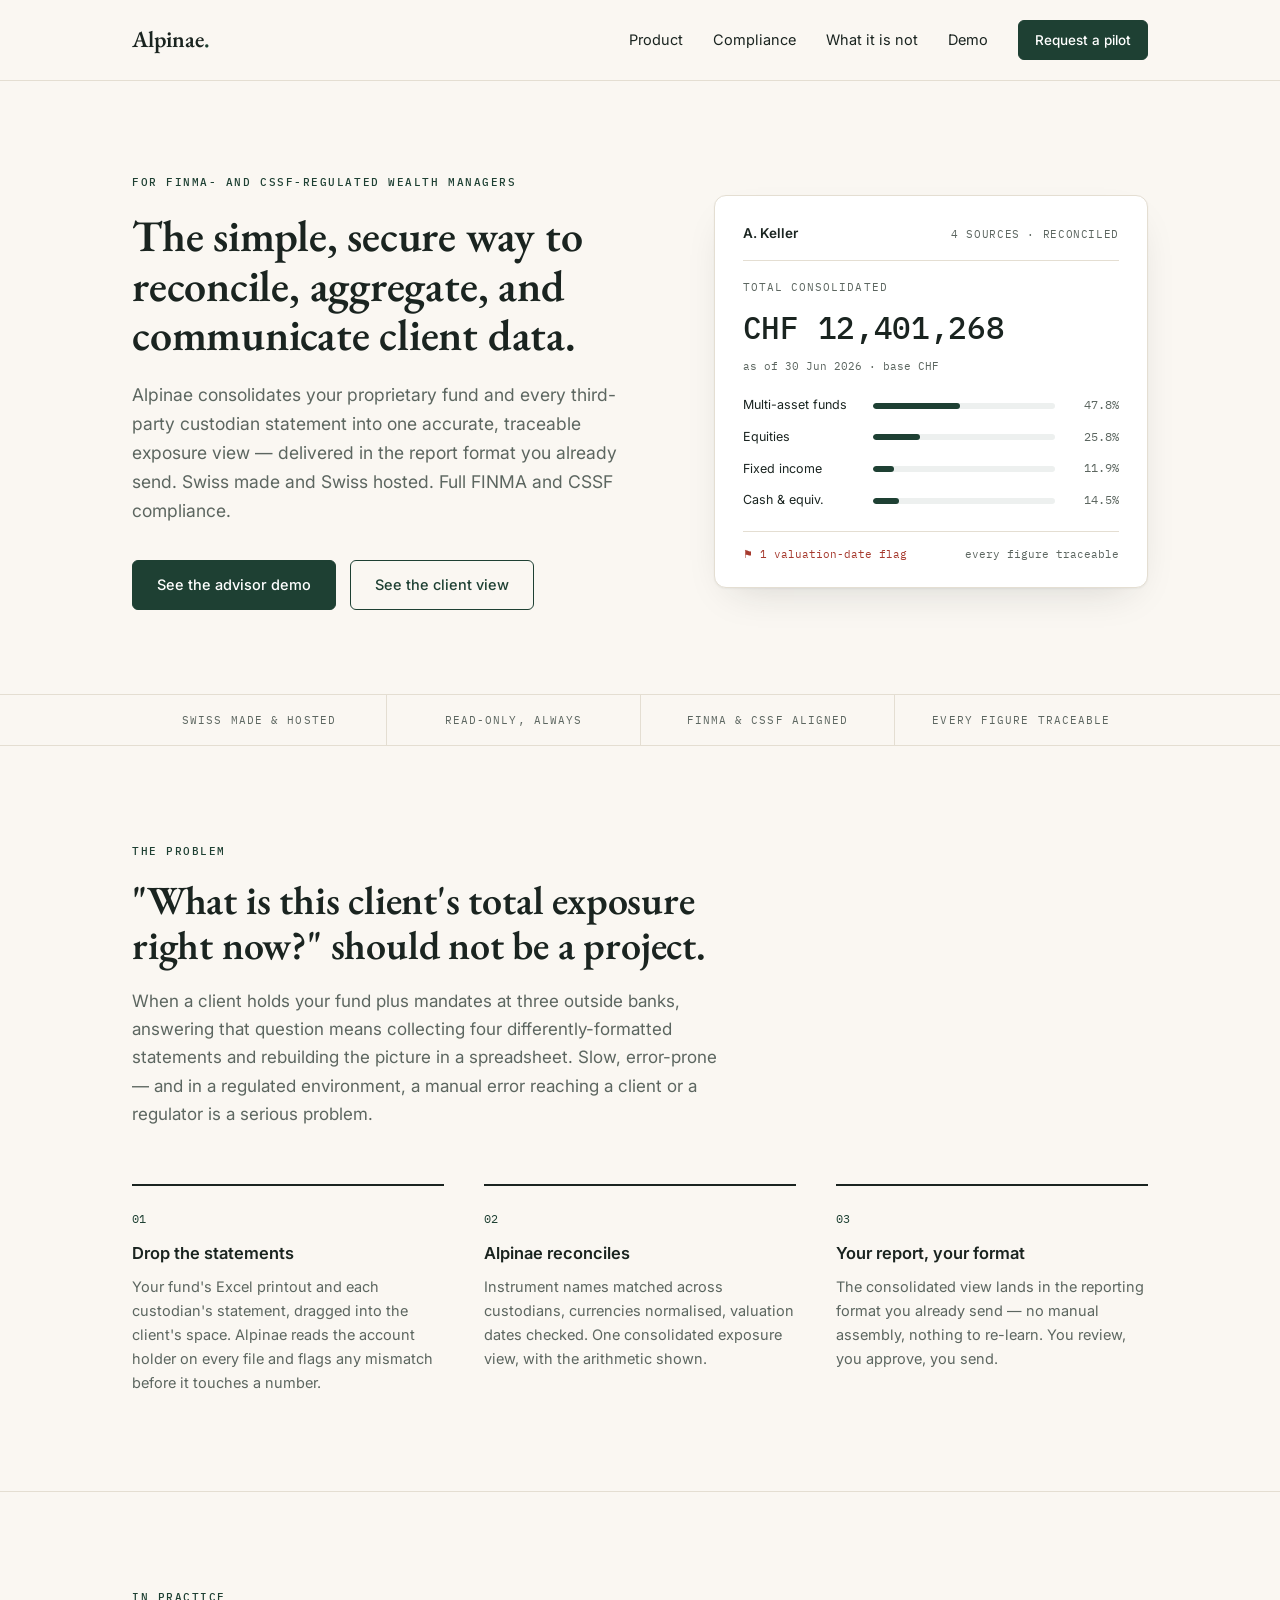
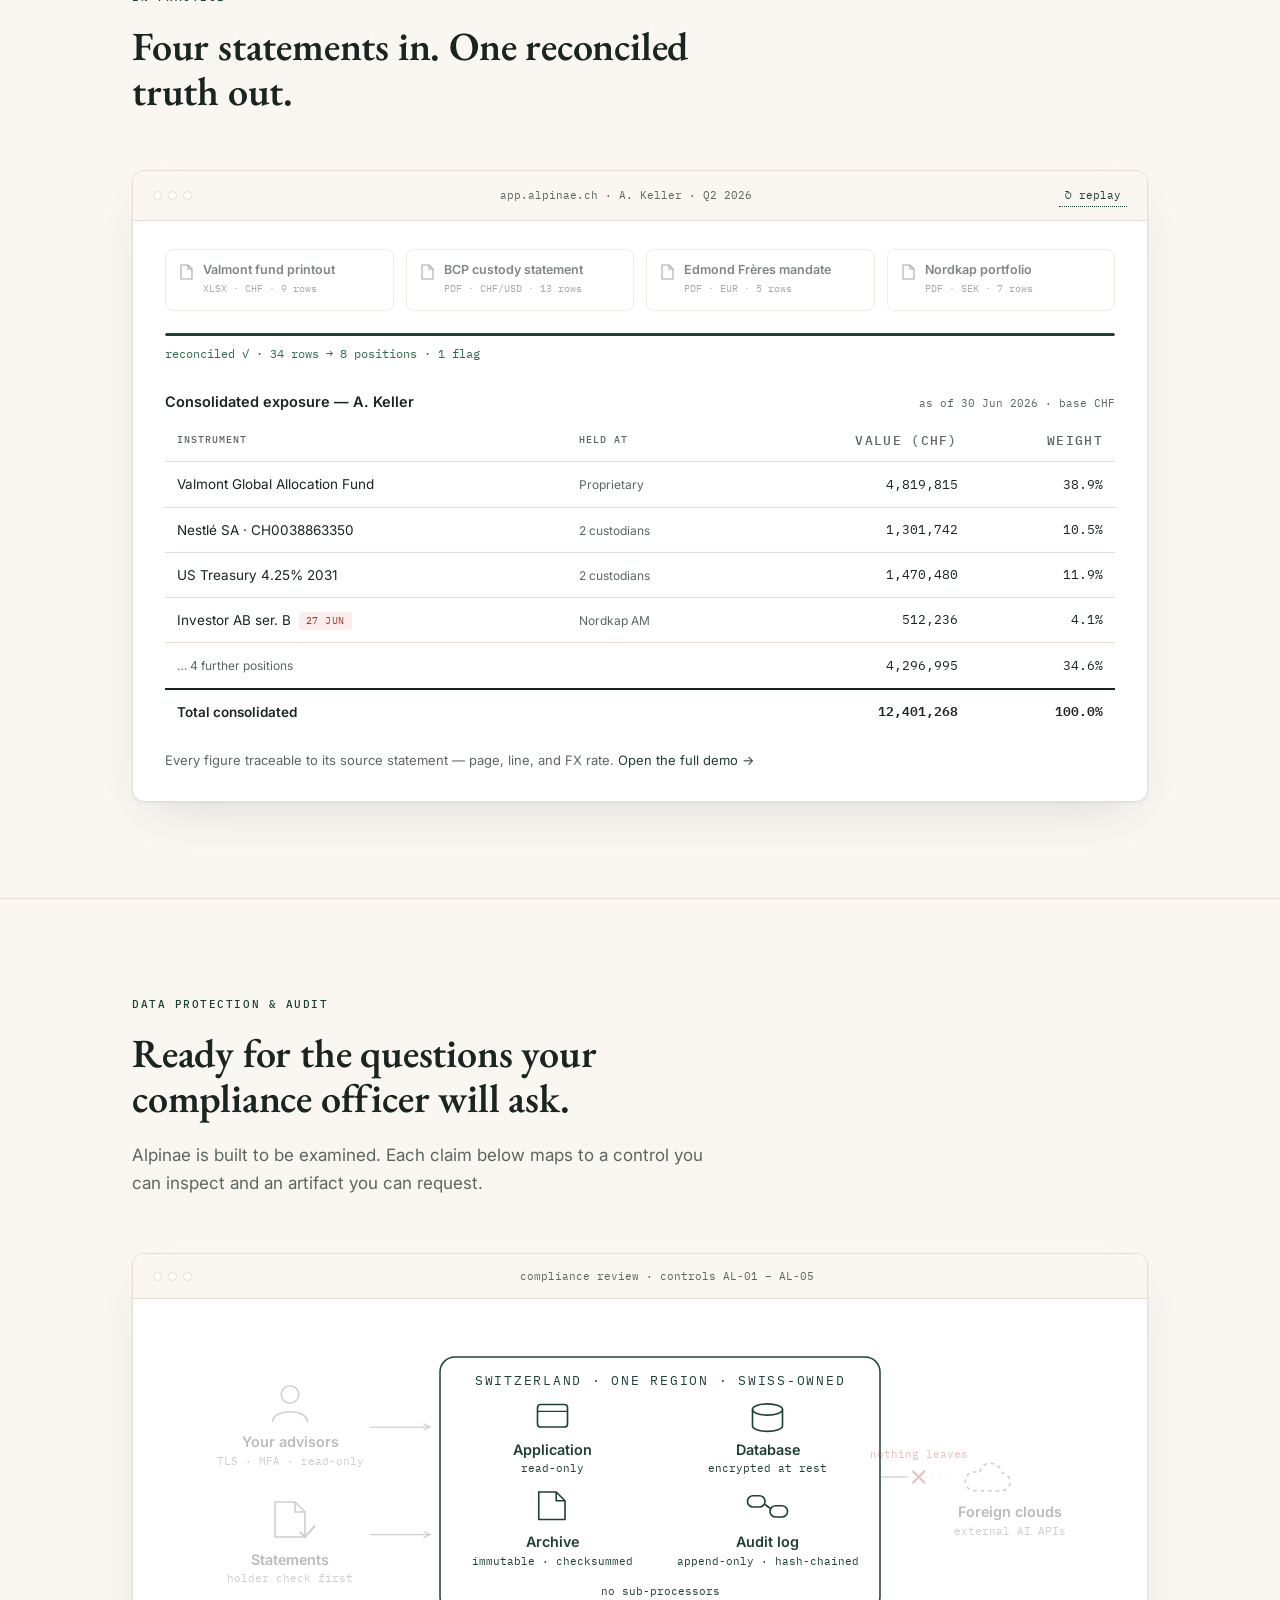
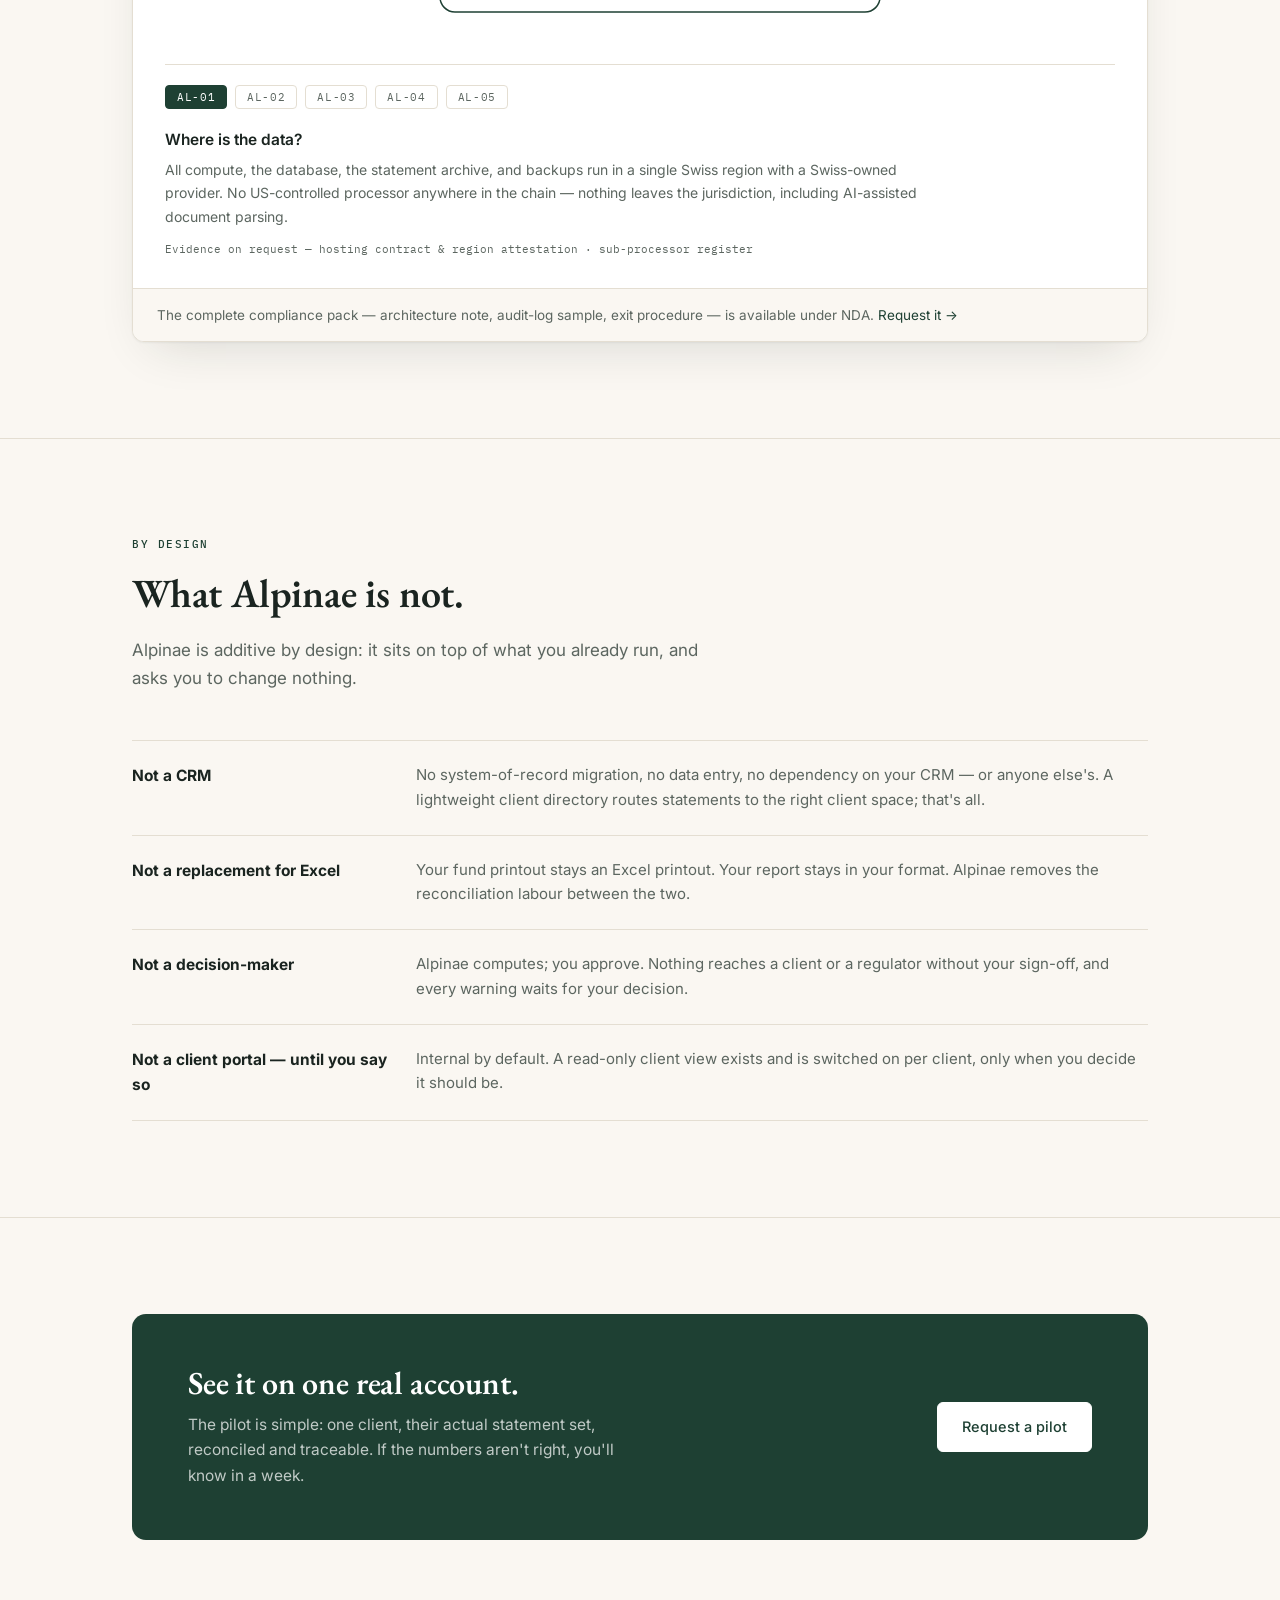
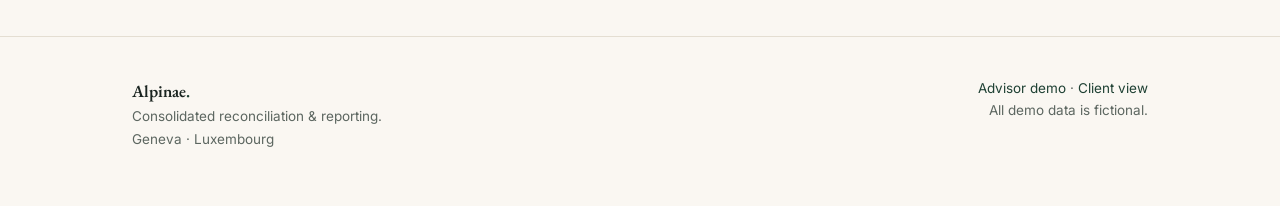
==== index.html @ 11b4932f "Publish stepped compliance screen Co-Authored-By: Claude Fable 5 <noreply@anthropic.com>" ====
<!DOCTYPE html>
<html lang="en">
<head>
<meta charset="UTF-8">
<meta name="viewport" content="width=device-width, initial-scale=1.0">
<title>Alpinae — Consolidated reconciliation &amp; reporting for Swiss wealth managers</title>
<meta name="description" content="Alpinae consolidates your proprietary fund and third-party custodian statements into one accurate, fully traceable exposure view. Swiss made and hosted.">
<link rel="preconnect" href="https://fonts.googleapis.com">
<link rel="preconnect" href="https://fonts.gstatic.com" crossorigin>
<link href="https://fonts.googleapis.com/css2?family=EB+Garamond:wght@500;600&family=Inter:wght@400;500;600&family=IBM+Plex+Mono:wght@400;500&display=swap" rel="stylesheet">
<link rel="stylesheet" href="assets/landing.css">
</head>
<body>

<nav class="nav">
  <div class="container nav-inner">
    <a class="wordmark" href="index.html">Alpinae<span class="dot">.</span></a>
    <div class="nav-links">
      <a href="#product">Product</a>
      <a href="#compliance">Compliance</a>
      <a href="#what-it-is-not">What it is not</a>
      <a href="demo/advisor.html">Demo</a>
      <a class="btn btn-primary btn-sm" href="mailto:kutbi.omar@gmail.com?subject=Alpinae%20pilot">Request a pilot</a>
    </div>
  </div>
</nav>

<header class="hero">
  <div class="container hero-grid">
    <div>
      <p class="eyebrow">For FINMA- and CSSF-regulated wealth managers</p>
      <h1>The simple, secure way to reconcile, aggregate, and communicate client data.</h1>
      <p class="sub">
        Alpinae consolidates your proprietary fund and every third-party custodian
        statement into one accurate, traceable exposure view — delivered in the
        report format you already send. Swiss made and Swiss hosted. Full FINMA
        and CSSF compliance.
      </p>
      <div class="ctas">
        <a class="btn btn-primary" href="demo/advisor.html">See the advisor demo</a>
        <a class="btn btn-ghost" href="demo/client.html">See the client view</a>
      </div>
    </div>

    <div class="snapshot" aria-label="Example consolidated position">
      <div class="snapshot-head">
        <span class="who">A. Keller</span>
        <span class="src">4 sources · reconciled</span>
      </div>
      <p class="label">Total consolidated</p>
      <div class="total">CHF 12,401,268</div>
      <p class="asof">as of 30 Jun 2026 · base CHF</p>
      <div class="rows">
        <div class="row"><span class="lbl">Multi-asset funds</span><span class="bar"><i style="width:47.8%"></i></span><span class="val">47.8%</span></div>
        <div class="row"><span class="lbl">Equities</span><span class="bar"><i style="width:25.8%"></i></span><span class="val">25.8%</span></div>
        <div class="row"><span class="lbl">Fixed income</span><span class="bar"><i style="width:11.9%"></i></span><span class="val">11.9%</span></div>
        <div class="row"><span class="lbl">Cash &amp; equiv.</span><span class="bar"><i style="width:14.5%"></i></span><span class="val">14.5%</span></div>
      </div>
      <div class="snapshot-foot">
        <span class="flag">⚑ 1 valuation-date flag</span>
        <span>every figure traceable</span>
      </div>
    </div>
  </div>
</header>

<div class="facts">
  <div class="container facts-inner">
    <span class="fact">Swiss made &amp; hosted</span>
    <span class="fact">Read-only, always</span>
    <span class="fact">FINMA &amp; CSSF aligned</span>
    <span class="fact">Every figure traceable</span>
  </div>
</div>

<section class="section" id="product">
  <div class="container">
    <p class="eyebrow">The problem</p>
    <h2 class="section-title">"What is this client's total exposure right now?" should not be a project.</h2>
    <p class="section-lede">
      When a client holds your fund plus mandates at three outside banks, answering
      that question means collecting four differently-formatted statements and
      rebuilding the picture in a spreadsheet. Slow, error-prone — and in a
      regulated environment, a manual error reaching a client or a regulator is a
      serious problem.
    </p>

    <div class="steps">
      <div class="step">
        <span class="no">01</span>
        <h3>Drop the statements</h3>
        <p>Your fund's Excel printout and each custodian's statement, dragged into
        the client's space. Alpinae reads the account holder on every file and
        flags any mismatch before it touches a number.</p>
      </div>
      <div class="step">
        <span class="no">02</span>
        <h3>Alpinae reconciles</h3>
        <p>Instrument names matched across custodians, currencies normalised,
        valuation dates checked. One consolidated exposure view, with the
        arithmetic shown.</p>
      </div>
      <div class="step">
        <span class="no">03</span>
        <h3>Your report, your format</h3>
        <p>The consolidated view lands in the reporting format you already send —
        no manual assembly, nothing to re-learn. You review, you approve, you send.</p>
      </div>
    </div>
  </div>
</section>

<section class="section">
  <div class="container">
    <p class="eyebrow">In practice</p>
    <h2 class="section-title">Four statements in. One reconciled truth out.</h2>

    <div class="screen" id="screen" data-stage="3">
      <div class="screen-bar">
        <span class="dots"><i></i><i></i><i></i></span>
        <span class="url">app.alpinae.ch · A. Keller · Q2 2026</span>
        <button class="replay" id="replay" type="button">↻ replay</button>
      </div>
      <div class="screen-body">

        <div class="files">
          <div class="file">
            <svg width="13" height="16" viewBox="0 0 13 16" fill="none"><path d="M1 1h7l4 4v10H1z" stroke="#5C6660" stroke-width="1.1"/><path d="M8 1v4h4" stroke="#5C6660" stroke-width="1.1"/></svg>
            <div><div class="fname">Valmont fund printout</div><div class="fmeta">XLSX · CHF · 9 rows</div></div>
          </div>
          <div class="file">
            <svg width="13" height="16" viewBox="0 0 13 16" fill="none"><path d="M1 1h7l4 4v10H1z" stroke="#5C6660" stroke-width="1.1"/><path d="M8 1v4h4" stroke="#5C6660" stroke-width="1.1"/></svg>
            <div><div class="fname">BCP custody statement</div><div class="fmeta">PDF · CHF/USD · 13 rows</div></div>
          </div>
          <div class="file">
            <svg width="13" height="16" viewBox="0 0 13 16" fill="none"><path d="M1 1h7l4 4v10H1z" stroke="#5C6660" stroke-width="1.1"/><path d="M8 1v4h4" stroke="#5C6660" stroke-width="1.1"/></svg>
            <div><div class="fname">Edmond Frères mandate</div><div class="fmeta">PDF · EUR · 5 rows</div></div>
          </div>
          <div class="file">
            <svg width="13" height="16" viewBox="0 0 13 16" fill="none"><path d="M1 1h7l4 4v10H1z" stroke="#5C6660" stroke-width="1.1"/><path d="M8 1v4h4" stroke="#5C6660" stroke-width="1.1"/></svg>
            <div><div class="fname">Nordkap portfolio</div><div class="fmeta">PDF · SEK · 7 rows</div></div>
          </div>
        </div>

        <div class="process">
          <div class="proc-track"><i></i></div>
          <span class="proc-txt done" id="proc-txt">reconciled ✓ · 34 rows → 8 positions · 1 flag</span>
        </div>

        <div class="result">
          <div class="result-head">
            <span class="rh-title">Consolidated exposure — A. Keller</span>
            <span class="rh-meta">as of 30 Jun 2026 · base CHF</span>
          </div>
          <div style="overflow-x:auto;">
            <table class="rtable">
              <thead>
                <tr>
                  <th>Instrument</th><th>Held at</th><th class="r">Value (CHF)</th><th class="r">Weight</th>
                </tr>
              </thead>
              <tbody>
                <tr>
                  <td>Valmont Global Allocation Fund</td>
                  <td><span class="sub">Proprietary</span></td>
                  <td class="r">4,819,815</td><td class="r">38.9%</td>
                </tr>
                <tr>
                  <td>Nestlé SA · CH0038863350</td>
                  <td><span class="sub">2 custodians</span></td>
                  <td class="r">1,301,742</td><td class="r">10.5%</td>
                </tr>
                <tr>
                  <td>US Treasury 4.25% 2031</td>
                  <td><span class="sub">2 custodians</span></td>
                  <td class="r">1,470,480</td><td class="r">11.9%</td>
                </tr>
                <tr>
                  <td>Investor AB ser. B<span class="chip-flag">27 JUN</span></td>
                  <td><span class="sub">Nordkap AM</span></td>
                  <td class="r">512,236</td><td class="r">4.1%</td>
                </tr>
                <tr>
                  <td><span class="sub">… 4 further positions</span></td>
                  <td></td>
                  <td class="r">4,296,995</td><td class="r">34.6%</td>
                </tr>
                <tr class="rtotal">
                  <td>Total consolidated</td><td></td>
                  <td class="r">12,401,268</td><td class="r">100.0%</td>
                </tr>
              </tbody>
            </table>
          </div>
          <p class="result-caption">
            Every figure traceable to its source statement — page, line, and FX rate.
            <a href="demo/advisor.html">Open the full demo →</a>
          </p>
        </div>

      </div>
    </div>
  </div>
</section>

<section class="section" id="compliance">
  <div class="container">
    <p class="eyebrow">Data protection &amp; audit</p>
    <h2 class="section-title">Ready for the questions your compliance officer will ask.</h2>
    <p class="section-lede">
      Alpinae is built to be examined. Each claim below maps to a control you can
      inspect and an artifact you can request.
    </p>

    <div class="screen comp-screen" id="comp-screen" data-cstep="0">
      <div class="screen-bar">
        <span class="dots"><i></i><i></i><i></i></span>
        <span class="url">compliance review · controls AL-01 – AL-05</span>
      </div>
      <div class="screen-body">

        <svg viewBox="0 0 760 250" xmlns="http://www.w3.org/2000/svg" role="img"
             aria-label="Advisors and statements enter one Swiss region over verified channels; application, database, archive and audit log inside; nothing leaves toward foreign clouds or external AI">
          <defs>
            <marker id="carr" viewBox="0 0 8 8" refX="7" refY="4" markerWidth="7" markerHeight="7" orient="auto">
              <path d="M1,1 L7,4 L1,7" fill="none" stroke="#5C6660" stroke-width="1.2"/>
            </marker>
          </defs>

          <!-- Advisors (AL-02) -->
          <g id="vg-adv" class="vg">
            <circle cx="100" cy="54" r="7" fill="none" stroke="#5C6660" stroke-width="1.3"/>
            <path d="M86,76 C86,65 114,65 114,76" fill="none" stroke="#5C6660" stroke-width="1.3"/>
            <text x="100" y="96" text-anchor="middle" font-family="Inter, sans-serif" font-size="11.5" font-weight="600" fill="#1A2420">Your advisors</text>
            <text x="100" y="110" text-anchor="middle" font-family="'IBM Plex Mono', monospace" font-size="9" fill="#5C6660">TLS · MFA · read-only</text>
            <line x1="164" y1="80" x2="212" y2="80" stroke="#5C6660" stroke-width="1" marker-end="url(#carr)"/>
          </g>
          <circle id="d-adv" cx="164" cy="80" r="2.6" fill="#1E4033"/>

          <!-- Statements through holder check (AL-05) -->
          <g id="vg-gate" class="vg">
            <path d="M88,140 h16 l8,8 v20 h-24 z" fill="none" stroke="#5C6660" stroke-width="1.3"/>
            <path d="M104,140 v8 h8" fill="none" stroke="#5C6660" stroke-width="1.3"/>
            <path d="M108,164 l4,4 l8,-9" fill="none" stroke="#5C6660" stroke-width="1.6"/>
            <text x="100" y="190" text-anchor="middle" font-family="Inter, sans-serif" font-size="11.5" font-weight="600" fill="#1A2420">Statements</text>
            <text x="100" y="204" text-anchor="middle" font-family="'IBM Plex Mono', monospace" font-size="9" fill="#5C6660">holder check first</text>
            <line x1="164" y1="166" x2="212" y2="166" stroke="#5C6660" stroke-width="1" marker-end="url(#carr)"/>
          </g>
          <circle id="d-gate" cx="164" cy="166" r="2.6" fill="#1E4033"/>

          <!-- Swiss region (AL-01) -->
          <g id="vg-region" class="vg">
            <rect x="220" y="24" width="352" height="204" rx="12" fill="#FFFFFF" stroke="#1A2420" stroke-width="1.2"/>
            <text x="396" y="46" text-anchor="middle" font-family="'IBM Plex Mono', monospace" font-size="10" letter-spacing="1.4" fill="#1A2420">SWITZERLAND · ONE REGION · SWISS-OWNED</text>
            <text x="396" y="214" text-anchor="middle" font-family="'IBM Plex Mono', monospace" font-size="9" fill="#5C6660">no sub-processors</text>
          </g>

          <g id="vg-app" class="vg">
            <rect x="298" y="62" width="24" height="18" rx="2.5" fill="none" stroke="#5C6660" stroke-width="1.3"/>
            <line x1="298" y1="67.5" x2="322" y2="67.5" stroke="#5C6660" stroke-width="1.1"/>
            <text x="310" y="102" text-anchor="middle" font-family="Inter, sans-serif" font-size="11.5" font-weight="600" fill="#1A2420">Application</text>
            <text x="310" y="116" text-anchor="middle" font-family="'IBM Plex Mono', monospace" font-size="9" fill="#5C6660">read-only</text>
          </g>

          <g id="vg-db" class="vg">
            <ellipse cx="482" cy="66" rx="12" ry="4.5" fill="none" stroke="#5C6660" stroke-width="1.3"/>
            <path d="M470,66 v13 c0,2.5 5.4,4.5 12,4.5 s12,-2 12,-4.5 v-13" fill="none" stroke="#5C6660" stroke-width="1.3"/>
            <text x="482" y="102" text-anchor="middle" font-family="Inter, sans-serif" font-size="11.5" font-weight="600" fill="#1A2420">Database</text>
            <text x="482" y="116" text-anchor="middle" font-family="'IBM Plex Mono', monospace" font-size="9" fill="#5C6660">encrypted at rest</text>
          </g>

          <g id="vg-arch" class="vg">
            <path d="M299,132 h14 l7,7 v15 h-21 z" fill="none" stroke="#5C6660" stroke-width="1.3"/>
            <path d="M313,132 v7 h7" fill="none" stroke="#5C6660" stroke-width="1.3"/>
            <text x="310" y="176" text-anchor="middle" font-family="Inter, sans-serif" font-size="11.5" font-weight="600" fill="#1A2420">Archive</text>
            <text x="310" y="190" text-anchor="middle" font-family="'IBM Plex Mono', monospace" font-size="9" fill="#5C6660">immutable · checksummed</text>
          </g>

          <g id="vg-log" class="vg">
            <rect x="466" y="135" width="14" height="9" rx="4.5" fill="none" stroke="#5C6660" stroke-width="1.3"/>
            <rect x="484" y="143" width="14" height="9" rx="4.5" fill="none" stroke="#5C6660" stroke-width="1.3"/>
            <line x1="480" y1="142" x2="484" y2="145" stroke="#5C6660" stroke-width="1.3"/>
            <text x="482" y="176" text-anchor="middle" font-family="Inter, sans-serif" font-size="11.5" font-weight="600" fill="#1A2420">Audit log</text>
            <text x="482" y="190" text-anchor="middle" font-family="'IBM Plex Mono', monospace" font-size="9" fill="#5C6660">append-only · hash-chained</text>
          </g>

          <!-- Blocked egress (AL-04) -->
          <g id="vg-egress" class="vg">
            <line x1="572" y1="120" x2="594" y2="120" stroke="#5C6660" stroke-width="1"/>
            <path class="keep-flag" d="M598,115 L608,125 M608,115 L598,125" stroke="#A63A2E" stroke-width="1.6" fill="none"/>
            <text class="keep-flag" x="603" y="105" text-anchor="middle" font-family="'IBM Plex Mono', monospace" font-size="9" fill="#A63A2E">nothing leaves</text>
            <line x1="612" y1="120" x2="630" y2="120" stroke="#E4DED2" stroke-width="1" stroke-dasharray="3 3"/>
            <path d="M652,116 a8,8 0 0 1 8,-7 a10,10 0 0 1 10,8 a7,7 0 0 1 -2,14 h-22 a8,8 0 0 1 -1,-15 z" fill="none" stroke="#5C6660" stroke-width="1.3" stroke-dasharray="3 3"/>
            <text x="676" y="152" text-anchor="middle" font-family="Inter, sans-serif" font-size="11.5" font-weight="600" fill="#1A2420">Foreign clouds</text>
            <text x="676" y="166" text-anchor="middle" font-family="'IBM Plex Mono', monospace" font-size="9" fill="#5C6660">external AI APIs</text>
          </g>
          <circle id="d-egress" cx="574" cy="120" r="2.6" fill="#1E4033"/>
        </svg>

        <div class="comp-caption">
          <div class="cchips" role="tablist">
            <button class="cchip on" type="button">AL-01</button>
            <button class="cchip" type="button">AL-02</button>
            <button class="cchip" type="button">AL-03</button>
            <button class="cchip" type="button">AL-04</button>
            <button class="cchip" type="button">AL-05</button>
          </div>
          <h4 id="cq">Where is the data?</h4>
          <p id="ct">All compute, the database, the statement archive, and backups run in a
          single Swiss region with a Swiss-owned provider. No US-controlled processor
          anywhere in the chain — nothing leaves the jurisdiction, including
          AI-assisted document parsing.</p>
          <p id="cev" class="cev-line">Evidence on request — hosting contract &amp; region attestation · sub-processor register</p>
        </div>
      </div>

      <div class="controls-foot">
        The complete compliance pack — architecture note, audit-log sample, exit
        procedure — is available under NDA.
        <a href="mailto:kutbi.omar@gmail.com?subject=Alpinae%20compliance%20pack">Request it →</a>
      </div>
    </div>

  </div>
</section>

<section class="section" id="what-it-is-not">
  <div class="container">
    <p class="eyebrow">By design</p>
    <h2 class="section-title">What Alpinae is not.</h2>
    <p class="section-lede">Alpinae is additive by design: it sits on top of what you already run, and asks you to change nothing.</p>

    <div class="notlist">
      <div class="nrow">
        <strong>Not a CRM</strong>
        <span>No system-of-record migration, no data entry, no dependency on your
        CRM — or anyone else's. A lightweight client directory routes statements
        to the right client space; that's all.</span>
      </div>
      <div class="nrow">
        <strong>Not a replacement for Excel</strong>
        <span>Your fund printout stays an Excel printout. Your report stays in
        your format. Alpinae removes the reconciliation labour between the two.</span>
      </div>
      <div class="nrow">
        <strong>Not a decision-maker</strong>
        <span>Alpinae computes; you approve. Nothing reaches a client or a
        regulator without your sign-off, and every warning waits for your
        decision.</span>
      </div>
      <div class="nrow">
        <strong>Not a client portal — until you say so</strong>
        <span>Internal by default. A read-only client view exists and is switched
        on per client, only when you decide it should be.</span>
      </div>
    </div>
  </div>
</section>

<section class="section">
  <div class="container">
    <div class="cta-band">
      <div>
        <h2>See it on one real account.</h2>
        <p>The pilot is simple: one client, their actual statement set, reconciled
        and traceable. If the numbers aren't right, you'll know in a week.</p>
      </div>
      <a class="btn" href="mailto:kutbi.omar@gmail.com?subject=Alpinae%20pilot">Request a pilot</a>
    </div>
  </div>
</section>

<footer class="footer">
  <div class="container footer-inner">
    <div>
      <span class="wordmark" style="font-size:17px;">Alpinae<span class="dot">.</span></span><br>
      Consolidated reconciliation &amp; reporting.<br>Geneva · Luxembourg
    </div>
    <div style="text-align:right;">
      <a href="demo/advisor.html">Advisor demo</a> · <a href="demo/client.html">Client view</a><br>
      All demo data is fictional.
    </div>
  </div>
</footer>

<script>
/* The reconciliation screen: statements arrive -> processing -> the table builds in place.
   Static end-state (stage 3) without JS or with reduced motion. */
(function () {
  var card = document.getElementById('comp-screen');
  if (!card) return;
  var CS = [
    { q: 'Where is the data?',
      t: 'All compute, the database, the statement archive, and backups run in a single Swiss region with a Swiss-owned provider. No US-controlled processor anywhere in the chain — nothing leaves the jurisdiction, including AI-assisted document parsing.',
      ev: 'hosting contract & region attestation · sub-processor register',
      targets: ['vg-region', 'vg-app', 'vg-db', 'vg-arch', 'vg-log'] },
    { q: 'Who can see it?',
      t: "Role-based access with mandatory two-factor authentication. Advisors are scoped to their assigned clients; the compliance role reads everything plus the audit trail. Every read is logged — including administrators'.",
      ev: 'access-control matrix · read-access log extract',
      targets: ['vg-adv'] },
    { q: 'Can we audit it?',
      t: 'An append-only, hash-chained log records every statement ingested, every reconciliation, every report generated, and every access. Tampering breaks the chain and is evident on verification.',
      ev: 'full-log CSV export · chain-verification procedure',
      targets: ['vg-log', 'vg-arch'] },
    { q: 'What can it break?',
      t: 'Nothing. Alpinae is read-only: no write path to any bank, custodian, or system of record exists in the software. Stop using it tomorrow and nothing in your firm changes.',
      ev: 'architecture note · exit & deletion procedure',
      targets: ['vg-egress'] },
    { q: 'Can a statement land in the wrong client?',
      t: "Every uploaded file's account holder is read and compared to the client space before anything is parsed. A mismatch blocks reconciliation until a person decides — one client's positions never appear in another client's report.",
      ev: 'mismatch flags & resolutions in the audit log · live in the demo',
      targets: ['vg-gate'] }
  ];
  var ALL = ['vg-adv', 'vg-gate', 'vg-region', 'vg-app', 'vg-db', 'vg-arch', 'vg-log', 'vg-egress'];
  var chips = Array.prototype.slice.call(card.querySelectorAll('.cchip'));
  var q = document.getElementById('cq'), t = document.getElementById('ct'), ev = document.getElementById('cev');
  var reduced = window.matchMedia('(prefers-reduced-motion: reduce)').matches;
  var i = 0, timer = null;
  function setStep(n) {
    i = n;
    card.dataset.cstep = n;
    chips.forEach(function (c, k) { c.classList.toggle('on', k === n); });
    q.textContent = CS[n].q;
    t.textContent = CS[n].t;
    ev.textContent = 'Evidence on request — ' + CS[n].ev;
    ALL.forEach(function (id) {
      var el = document.getElementById(id);
      var lit = CS[n].targets.indexOf(id) >= 0;
      el.classList.toggle('lit', lit);
      el.classList.toggle('dim', !lit);
    });
  }
  function start() { if (reduced || timer) return; timer = setInterval(function () { setStep((i + 1) % CS.length); }, 5200); }
  function stop() { clearInterval(timer); timer = null; }
  chips.forEach(function (c, k) { c.addEventListener('click', function () { stop(); setStep(k); start(); }); });
  card.addEventListener('mouseenter', stop);
  card.addEventListener('mouseleave', start);
  setStep(0);
  start();
})();

/* Compliance: hovering a control row lights where it lives in the schematic */
(function () {
  var MAP = {
    'AL-01': ['vg-region', 'vg-app', 'vg-db', 'vg-arch', 'vg-log'],
    'AL-02': ['vg-adv'],
    'AL-03': ['vg-log', 'vg-arch'],
    'AL-04': ['vg-egress'],
    'AL-05': ['vg-gate']
  };
  var ALL = ['vg-adv', 'vg-gate', 'vg-region', 'vg-app', 'vg-db', 'vg-arch', 'vg-log', 'vg-egress'];
  var rows = document.querySelectorAll('.controls tbody tr[data-al]');
  if (!rows.length || !document.getElementById('vg-region')) return;
  function clear() {
    ALL.forEach(function (id) {
      var el = document.getElementById(id);
      el.classList.remove('lit'); el.classList.remove('dim');
    });
  }
  function focusRow(key) {
    clear();
    var targets = MAP[key] || [];
    ALL.forEach(function (id) {
      document.getElementById(id).classList.add(targets.indexOf(id) >= 0 ? 'lit' : 'dim');
    });
  }
  rows.forEach(function (tr) {
    var key = tr.getAttribute('data-al');
    tr.addEventListener('mouseenter', function () { focusRow(key); });
    tr.addEventListener('mouseleave', clear);
    tr.addEventListener('focusin', function () { focusRow(key); });
    tr.addEventListener('focusout', clear);
  });
})();
</script>

</body>
</html>
---- assets/landing.css ----
/* Alpinae — landing page. Standalone; the demo app uses styles.css. See DESIGN.md. */

:root {
  --paper: #FAF7F2;
  --paper-raised: #FFFFFF;
  --ink: #1A2420;
  --ink-soft: #5C6660;
  --pine: #1E4033;
  --pine-deep: #142B23;
  --hairline: #E4DED2;
  --flag: #A63A2E;
  --flag-bg: #F9EEEC;
  --ok: #2E6B4F;
  --pending-bg: #F7F0DF;
  --serif: "EB Garamond", Georgia, serif;
  --sans: "Inter", -apple-system, "Helvetica Neue", sans-serif;
  --mono: "IBM Plex Mono", "SF Mono", Menlo, monospace;
}

* { margin: 0; padding: 0; box-sizing: border-box; }

html { scroll-behavior: smooth; }

body {
  background: var(--paper);
  color: var(--ink);
  font-family: var(--sans);
  font-size: 16px;
  line-height: 1.65;
  -webkit-font-smoothing: antialiased;
}

a { color: var(--pine); text-decoration: none; }
a:hover { color: var(--pine-deep); }
:focus-visible { outline: 2px solid var(--pine); outline-offset: 2px; border-radius: 4px; }

.container { max-width: 1080px; margin: 0 auto; padding: 0 32px; }
@media (max-width: 640px) { .container { padding: 0 20px; } }

.eyebrow {
  font-family: var(--mono);
  font-size: 11px;
  font-weight: 500;
  letter-spacing: 0.14em;
  text-transform: uppercase;
  color: var(--pine);
}

.num { font-family: var(--mono); font-variant-numeric: tabular-nums; }

h1, h2 { font-family: var(--serif); font-weight: 600; line-height: 1.12; letter-spacing: -0.005em; }
h2.section-title { font-size: clamp(28px, 3.6vw, 40px); max-width: 640px; margin-top: 18px; }
.section-lede { margin-top: 20px; max-width: 600px; color: var(--ink-soft); font-size: 17px; }

/* ---------- Buttons ---------- */

.btn {
  display: inline-flex;
  align-items: center;
  white-space: nowrap;
  font-family: var(--sans);
  font-size: 14.5px;
  font-weight: 500;
  padding: 12px 24px;
  border-radius: 6px;
  border: 1px solid var(--pine);
  cursor: pointer;
  transition: background 160ms ease, color 160ms ease;
}
.btn-primary { background: var(--pine); color: #fff; }
.btn-primary:hover { background: var(--pine-deep); color: #fff; }
.btn-ghost { background: transparent; color: var(--pine); }
.btn-ghost:hover { background: rgb(30 64 51 / 0.06); color: var(--pine-deep); }
.btn-sm { padding: 8px 16px; font-size: 13.5px; }

/* ---------- Nav ---------- */

.nav { border-bottom: 1px solid var(--hairline); }
.nav-inner {
  display: flex;
  align-items: center;
  justify-content: space-between;
  gap: 16px 40px;
  flex-wrap: wrap;
  padding-top: 20px;
  padding-bottom: 20px;
}
.wordmark { font-family: var(--serif); font-weight: 600; font-size: 23px; color: var(--ink); }
.wordmark .dot { color: var(--pine); }
.nav-links { display: flex; align-items: center; flex-wrap: wrap; gap: 12px 30px; font-size: 14.5px; }
.nav-links a { color: var(--ink); }
.nav-links a:hover { color: var(--pine); }
.nav-links a.btn-primary { color: #fff; }
.nav-links a.btn-primary:hover { color: #fff; }

/* ---------- Hero ---------- */

.hero { padding: 92px 0 84px; }
.hero-grid {
  display: grid;
  grid-template-columns: 1.08fr 0.92fr;
  gap: 72px;
  align-items: center;
}
.hero h1 { font-size: clamp(33px, 3.8vw, 44px); margin-top: 20px; }
.hero .sub { margin-top: 22px; color: var(--ink-soft); font-size: 17.5px; max-width: 520px; }
.hero .ctas { margin-top: 34px; display: flex; gap: 14px; flex-wrap: wrap; }
@media (max-width: 920px) {
  .hero { padding: 64px 0 56px; }
  .hero-grid { grid-template-columns: 1fr; gap: 48px; }
}

/* Hero snapshot card — a settled product artifact, not a mockup collage */
.snapshot {
  background: var(--paper-raised);
  border: 1px solid var(--hairline);
  border-radius: 12px;
  box-shadow: 0 1px 2px rgb(26 36 32 / 0.05), 0 16px 40px -18px rgb(26 36 32 / 0.18);
  padding: 26px 28px 24px;
}
.snapshot-head {
  display: flex;
  justify-content: space-between;
  align-items: baseline;
  gap: 12px;
  padding-bottom: 16px;
  border-bottom: 1px solid var(--hairline);
}
.snapshot-head .who { font-size: 13.5px; font-weight: 600; }
.snapshot-head .src { font-family: var(--mono); font-size: 10.5px; color: var(--ink-soft); letter-spacing: 0.06em; text-transform: uppercase; }
.snapshot .label { font-family: var(--mono); font-size: 10.5px; letter-spacing: 0.1em; text-transform: uppercase; color: var(--ink-soft); margin-top: 18px; }
.snapshot .total { font-family: var(--mono); font-variant-numeric: tabular-nums; font-size: 31px; font-weight: 500; margin-top: 6px; letter-spacing: -0.01em; }
.snapshot .asof { font-family: var(--mono); font-size: 11px; color: var(--ink-soft); margin-top: 4px; }
.snapshot .rows { margin-top: 20px; display: grid; gap: 11px; }
.snapshot .row { display: grid; grid-template-columns: 118px 1fr 52px; gap: 12px; align-items: center; }
.snapshot .row .lbl { font-size: 12.5px; color: var(--ink); }
.snapshot .row .bar { height: 6px; border-radius: 3px; background: rgb(30 64 51 / 0.08); overflow: hidden; }
.snapshot .row .bar i { display: block; height: 100%; background: var(--pine); border-radius: 3px; }
.snapshot .row .val { font-family: var(--mono); font-size: 11.5px; text-align: right; font-variant-numeric: tabular-nums; color: var(--ink-soft); }
.snapshot-foot {
  margin-top: 20px;
  padding-top: 14px;
  border-top: 1px solid var(--hairline);
  display: flex;
  justify-content: space-between;
  gap: 10px;
  flex-wrap: wrap;
  font-family: var(--mono);
  font-size: 10.5px;
  color: var(--ink-soft);
}
.snapshot-foot .flag { color: var(--flag); }

/* ---------- Fact strip ---------- */

.facts { border-top: 1px solid var(--hairline); border-bottom: 1px solid var(--hairline); }
.facts-inner {
  display: grid;
  grid-template-columns: repeat(4, 1fr);
  padding-top: 0;
  padding-bottom: 0;
}
.fact {
  font-family: var(--mono);
  font-size: 11px;
  letter-spacing: 0.1em;
  text-transform: uppercase;
  color: var(--ink-soft);
  text-align: center;
  padding: 16px 12px;
  border-left: 1px solid var(--hairline);
}
.fact:first-child { border-left: none; }
@media (max-width: 760px) {
  .facts-inner { grid-template-columns: 1fr 1fr; }
  .fact:nth-child(3) { border-left: none; }
  .fact:nth-child(3), .fact:nth-child(4) { border-top: 1px solid var(--hairline); }
}

/* ---------- Sections ---------- */

.section { padding: 96px 0; }
.section + .section { border-top: 1px solid var(--hairline); }
@media (max-width: 760px) { .section { padding: 64px 0; } }

/* Steps — editorial columns, not cards */
.steps { display: grid; grid-template-columns: repeat(3, 1fr); gap: 40px; margin-top: 56px; }
.step { border-top: 2px solid var(--ink); padding-top: 18px; }
.step .no { font-family: var(--mono); font-size: 12px; color: var(--pine); }
.step h3 { font-size: 16.5px; font-weight: 600; margin-top: 10px; }
.step p { font-size: 14.5px; color: var(--ink-soft); margin-top: 8px; }
@media (max-width: 760px) { .steps { grid-template-columns: 1fr; gap: 28px; } }

/* ---------- The reconciliation screen (animated artifact) ---------- */

.screen {
  margin-top: 56px;
  background: var(--paper-raised);
  border: 1px solid var(--hairline);
  border-radius: 12px;
  box-shadow: 0 1px 2px rgb(26 36 32 / 0.05), 0 20px 48px -20px rgb(26 36 32 / 0.16);
  overflow: hidden;
}
.screen-bar {
  display: flex;
  align-items: center;
  gap: 14px;
  padding: 13px 20px;
  border-bottom: 1px solid var(--hairline);
  background: var(--paper);
}
.screen-bar .dots { display: flex; gap: 6px; }
.screen-bar .dots i { width: 9px; height: 9px; border-radius: 50%; border: 1px solid var(--hairline); background: var(--paper-raised); }
.screen-bar .url { font-family: var(--mono); font-size: 11px; color: var(--ink-soft); flex: 1; text-align: center; }
.screen-bar .replay {
  font-family: var(--mono); font-size: 11px; color: var(--pine);
  background: none; border: none; cursor: pointer; padding: 4px 6px;
  border-bottom: 1px dotted var(--pine);
}
.screen-bar .replay:hover { border-bottom-style: solid; }
.screen-body { padding: 28px 32px 30px; }
@media (max-width: 640px) { .screen-body { padding: 20px 16px 22px; } }

/* Stage 1 — statements arrive */
.files { display: grid; grid-template-columns: repeat(4, 1fr); gap: 12px; }
@media (max-width: 760px) { .files { grid-template-columns: 1fr 1fr; } }
.file {
  border: 1px solid var(--hairline);
  border-radius: 8px;
  padding: 12px 14px;
  display: flex;
  gap: 10px;
  align-items: flex-start;
  background: var(--paper-raised);
  transition: opacity 0.45s ease, transform 0.45s ease;
}
.file svg { flex-shrink: 0; margin-top: 2px; }
.file .fname { font-size: 12.5px; font-weight: 600; line-height: 1.35; }
.file .fmeta { font-family: var(--mono); font-size: 10px; color: var(--ink-soft); margin-top: 3px; }

/* Stage 2 — processing */
.process { margin-top: 22px; transition: opacity 0.4s ease; }
.proc-track { height: 3px; background: rgb(30 64 51 / 0.1); border-radius: 2px; overflow: hidden; }
.proc-track i { display: block; height: 100%; width: 0; background: var(--pine); border-radius: 2px; }
.proc-txt {
  display: block;
  font-family: var(--mono);
  font-size: 11.5px;
  color: var(--ink-soft);
  margin-top: 9px;
  min-height: 17px;
}
.proc-txt.done { color: var(--ok); }

/* Stage 3 — the consolidated table builds */
.result { margin-top: 26px; }
.result-head {
  display: flex;
  justify-content: space-between;
  align-items: baseline;
  gap: 12px;
  flex-wrap: wrap;
  margin-bottom: 4px;
  transition: opacity 0.4s ease;
}
.result-head .rh-title { font-size: 14.5px; font-weight: 600; }
.result-head .rh-meta { font-family: var(--mono); font-size: 11px; color: var(--ink-soft); }
.rtable { width: 100%; border-collapse: collapse; }
.rtable th {
  font-family: var(--mono);
  font-size: 10px;
  font-weight: 500;
  letter-spacing: 0.1em;
  text-transform: uppercase;
  color: var(--ink-soft);
  text-align: left;
  padding: 12px 12px 10px;
  border-bottom: 1px solid var(--hairline);
  white-space: nowrap;
}
.rtable td {
  font-size: 13.5px;
  padding: 11px 12px;
  border-bottom: 1px solid var(--hairline);
}
.rtable th.r, .rtable td.r { text-align: right; font-family: var(--mono); font-variant-numeric: tabular-nums; font-size: 13px; }
.rtable td .sub { color: var(--ink-soft); font-size: 12px; }
.rtable tr.rtotal td { border-bottom: none; border-top: 2px solid var(--ink); font-weight: 600; }
.rtable tr { transition: opacity 0.4s ease, transform 0.4s ease; }
.chip-flag {
  display: inline-block;
  font-family: var(--mono);
  font-size: 9.5px;
  letter-spacing: 0.05em;
  color: var(--flag);
  background: var(--flag-bg);
  border-radius: 4px;
  padding: 1.5px 7px;
  margin-left: 8px;
  vertical-align: 1px;
}
.result-caption {
  margin-top: 16px;
  font-size: 13px;
  color: var(--ink-soft);
  transition: opacity 0.4s ease;
}

/* ---- Stage machine ---- */
.screen[data-stage="0"] .file { opacity: 0; transform: translateY(10px); }
.screen[data-stage="0"] .process,
.screen[data-stage="1"] .process { opacity: 0; }
.screen[data-stage="0"] .result-head, .screen[data-stage="0"] .result-caption,
.screen[data-stage="1"] .result-head, .screen[data-stage="1"] .result-caption,
.screen[data-stage="2"] .result-head, .screen[data-stage="2"] .result-caption { opacity: 0; }
.screen[data-stage="0"] .rtable tr,
.screen[data-stage="1"] .rtable tr,
.screen[data-stage="2"] .rtable tr { opacity: 0; transform: translateX(-8px); }
.screen[data-stage="0"] .rtable th,
.screen[data-stage="1"] .rtable th,
.screen[data-stage="2"] .rtable th { color: transparent; border-bottom-color: transparent; transition: color 0.4s ease, border-bottom-color 0.4s ease; }

.screen[data-stage="1"] .file, .screen[data-stage="2"] .file, .screen[data-stage="3"] .file { opacity: 1; transform: none; }
.screen[data-stage="1"] .file:nth-child(2) { transition-delay: 0.18s; }
.screen[data-stage="1"] .file:nth-child(3) { transition-delay: 0.36s; }
.screen[data-stage="1"] .file:nth-child(4) { transition-delay: 0.54s; }

.screen[data-stage="2"] .process, .screen[data-stage="3"] .process { opacity: 1; }
.screen[data-stage="2"] .proc-track i { width: 100%; transition: width 2.1s linear; }
.screen[data-stage="3"] .proc-track i { width: 100%; }
.screen[data-stage="2"] .file, .screen[data-stage="3"] .file { opacity: 0.55; }

.screen[data-stage="3"] .result-head, .screen[data-stage="3"] .result-caption { opacity: 1; }
.screen[data-stage="3"] .rtable tr { opacity: 1; transform: none; }
.screen[data-stage="3"] .rtable tbody tr:nth-child(1) { transition-delay: 0.05s; }
.screen[data-stage="3"] .rtable tbody tr:nth-child(2) { transition-delay: 0.17s; }
.screen[data-stage="3"] .rtable tbody tr:nth-child(3) { transition-delay: 0.29s; }
.screen[data-stage="3"] .rtable tbody tr:nth-child(4) { transition-delay: 0.41s; }
.screen[data-stage="3"] .rtable tbody tr:nth-child(5) { transition-delay: 0.53s; }
.screen[data-stage="3"] .rtable tbody tr.rtotal { transition-delay: 0.7s; }
.screen[data-stage="3"] .result-caption { transition-delay: 0.9s; }

/* ---------- Compliance: control register ---------- */

.controls-foot {
  padding: 15px 24px;
  border-top: 1px solid var(--hairline);
  background: var(--paper);
  font-size: 13.5px;
  color: var(--ink-soft);
}

/* ---------- Not-list ---------- */

.notlist { margin-top: 48px; border-top: 1px solid var(--hairline); }
.notlist .nrow {
  display: grid;
  grid-template-columns: 260px 1fr;
  gap: 24px;
  padding: 22px 0;
  border-bottom: 1px solid var(--hairline);
}
.notlist .nrow strong { font-size: 15.5px; }
.notlist .nrow span { font-size: 15px; color: var(--ink-soft); }
@media (max-width: 700px) { .notlist .nrow { grid-template-columns: 1fr; gap: 6px; } }

/* ---------- CTA band & footer ---------- */

.cta-band {
  background: var(--pine);
  color: #fff;
  border-radius: 14px;
  padding: 52px 56px;
  display: flex;
  align-items: center;
  justify-content: space-between;
  gap: 32px;
  flex-wrap: wrap;
}
.cta-band h2 { font-size: clamp(24px, 3vw, 32px); color: #fff; }
.cta-band p { color: rgb(255 255 255 / 0.72); margin-top: 10px; max-width: 460px; font-size: 15.5px; }
.cta-band .btn { border-color: #fff; background: #fff; color: var(--pine); }
.cta-band .btn:hover { background: var(--paper); }
@media (max-width: 640px) { .cta-band { padding: 36px 28px; } }

.footer { border-top: 1px solid var(--hairline); }
.footer-inner {
  display: flex;
  justify-content: space-between;
  gap: 24px;
  flex-wrap: wrap;
  padding-top: 40px;
  padding-bottom: 56px;
  font-size: 13.5px;
  color: var(--ink-soft);
}

@media (prefers-reduced-motion: reduce) {
  *, *::before, *::after { animation: none !important; transition: none !important; }
  html { scroll-behavior: auto; }
}

/* ---------- Compliance screen: schematic + stepped overlay ---------- */

.comp-screen { margin-top: 56px; }
.comp-screen svg { width: 100%; min-width: 620px; display: block; }
.comp-screen .vg { transition: opacity 0.3s ease; }
.comp-screen .vg rect, .comp-screen .vg path, .comp-screen .vg line,
.comp-screen .vg circle, .comp-screen .vg ellipse, .comp-screen .vg text {
  transition: stroke 0.3s ease, fill 0.3s ease;
}
.comp-screen .vg.dim { opacity: 0.3; }
.comp-screen .vg.lit rect, .comp-screen .vg.lit path, .comp-screen .vg.lit line,
.comp-screen .vg.lit circle, .comp-screen .vg.lit ellipse { stroke: var(--pine); }
.comp-screen .vg.lit text { fill: var(--pine); }
.comp-screen .vg.lit .keep-flag { stroke: var(--flag); }
.comp-screen .vg.lit text.keep-flag { fill: var(--flag); stroke: none; }

/* Flow pulses — horizontal only */
#d-adv, #d-gate, #d-egress { opacity: 0; }
.comp-screen[data-cstep="1"] #d-adv { opacity: 1; animation: flowIn 1.3s linear infinite; }
.comp-screen[data-cstep="4"] #d-gate { opacity: 1; animation: flowIn 1.3s linear infinite; }
.comp-screen[data-cstep="3"] #d-egress { opacity: 1; animation: flowBlocked 1.2s linear infinite; }
@keyframes flowIn { from { transform: translateX(0); } to { transform: translateX(44px); } }
@keyframes flowBlocked {
  0% { transform: translateX(0); opacity: 1; }
  85% { opacity: 1; }
  100% { transform: translateX(22px); opacity: 0; }
}
.comp-screen[data-cstep="0"] #vg-region > rect { animation: regionPulse 2.4s ease-in-out infinite; }
@keyframes regionPulse { 50% { stroke-width: 2.2; } }

/* Step overlay */
.comp-caption {
  border-top: 1px solid var(--hairline);
  margin-top: 24px;
  padding-top: 20px;
  min-height: 168px;
}
.cchips { display: flex; gap: 8px; flex-wrap: wrap; }
.cchip {
  font-family: var(--mono);
  font-size: 10.5px;
  letter-spacing: 0.06em;
  padding: 4px 11px;
  border: 1px solid var(--hairline);
  border-radius: 4px;
  background: none;
  color: var(--ink-soft);
  cursor: pointer;
  transition: color 0.2s ease, border-color 0.2s ease, background 0.2s ease;
}
.cchip:hover { color: var(--pine); border-color: var(--pine); }
.cchip.on { color: #fff; background: var(--pine); border-color: var(--pine); }
.comp-caption h4 { font-family: var(--sans); font-size: 15.5px; font-weight: 600; margin-top: 18px; }
.comp-caption p { font-size: 14px; color: var(--ink-soft); margin-top: 6px; max-width: 760px; }
.comp-caption .cev-line { font-family: var(--mono); font-size: 11px; margin-top: 12px; }
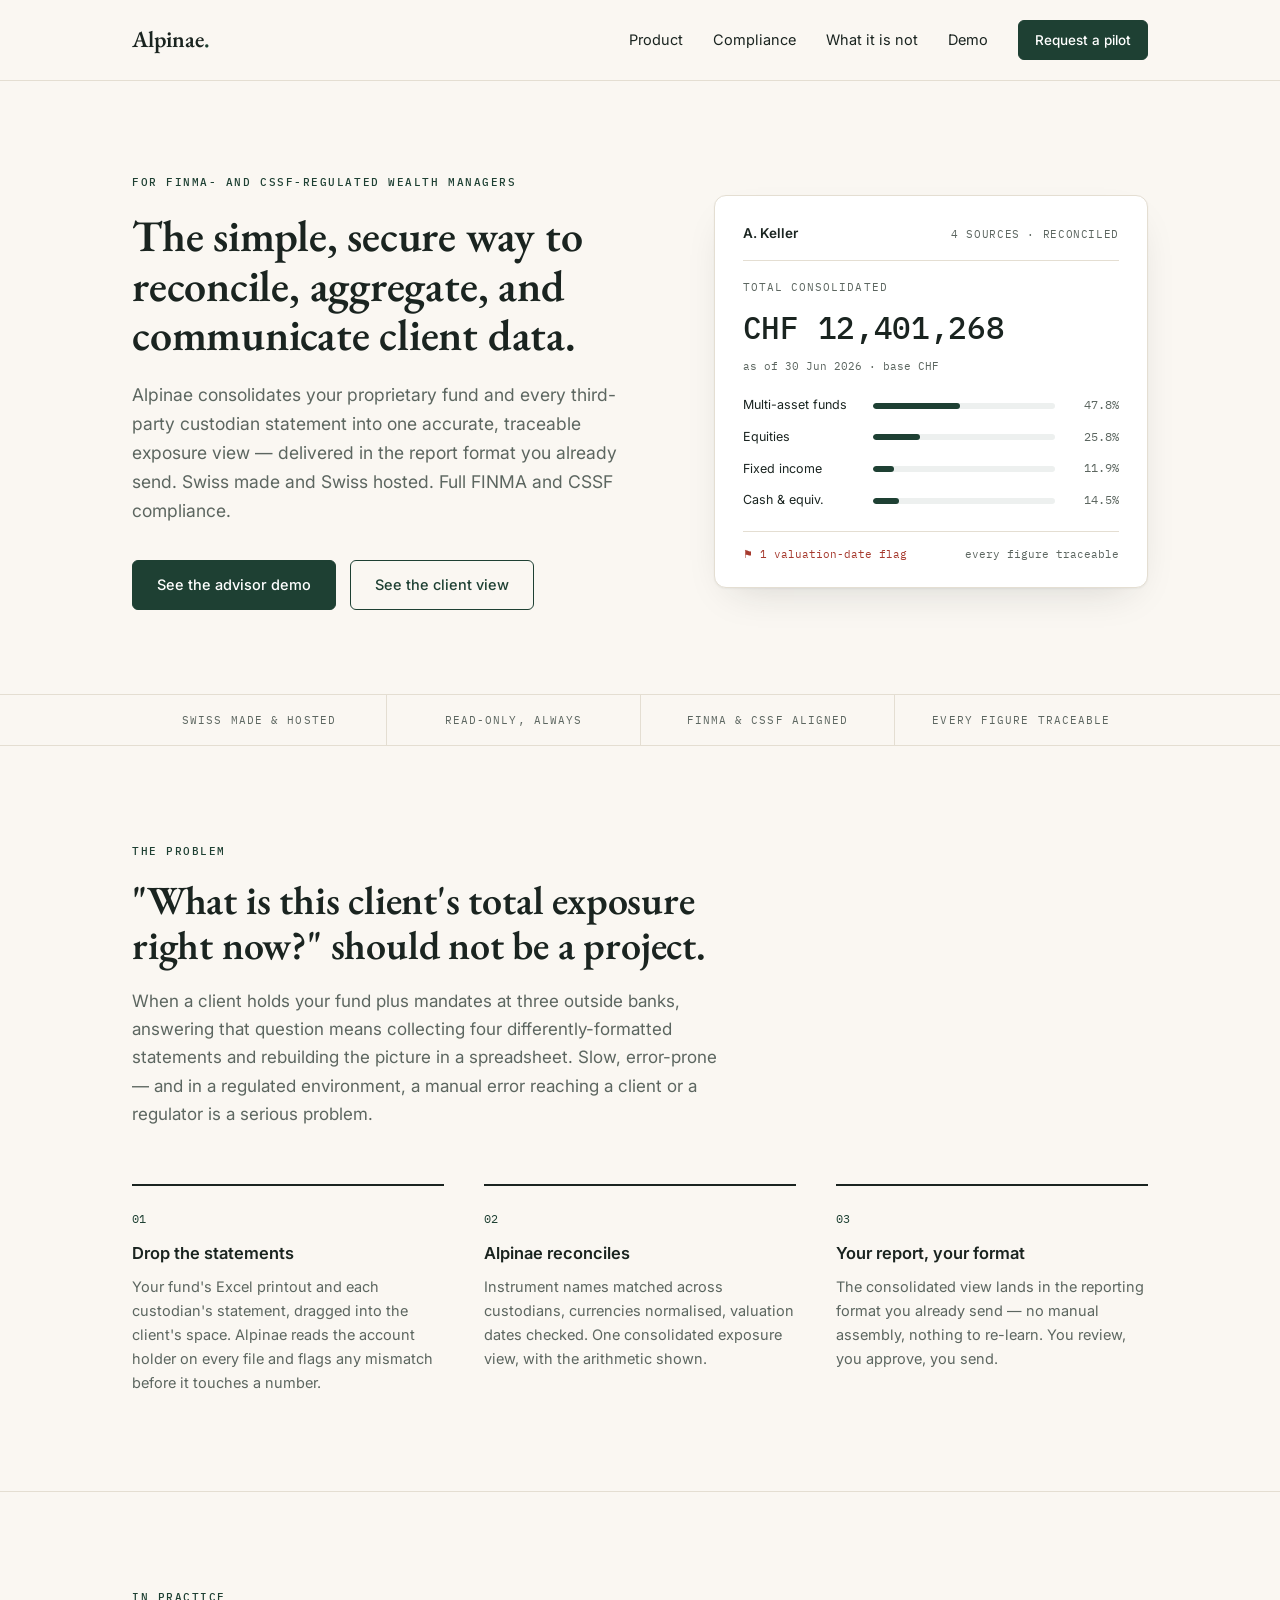
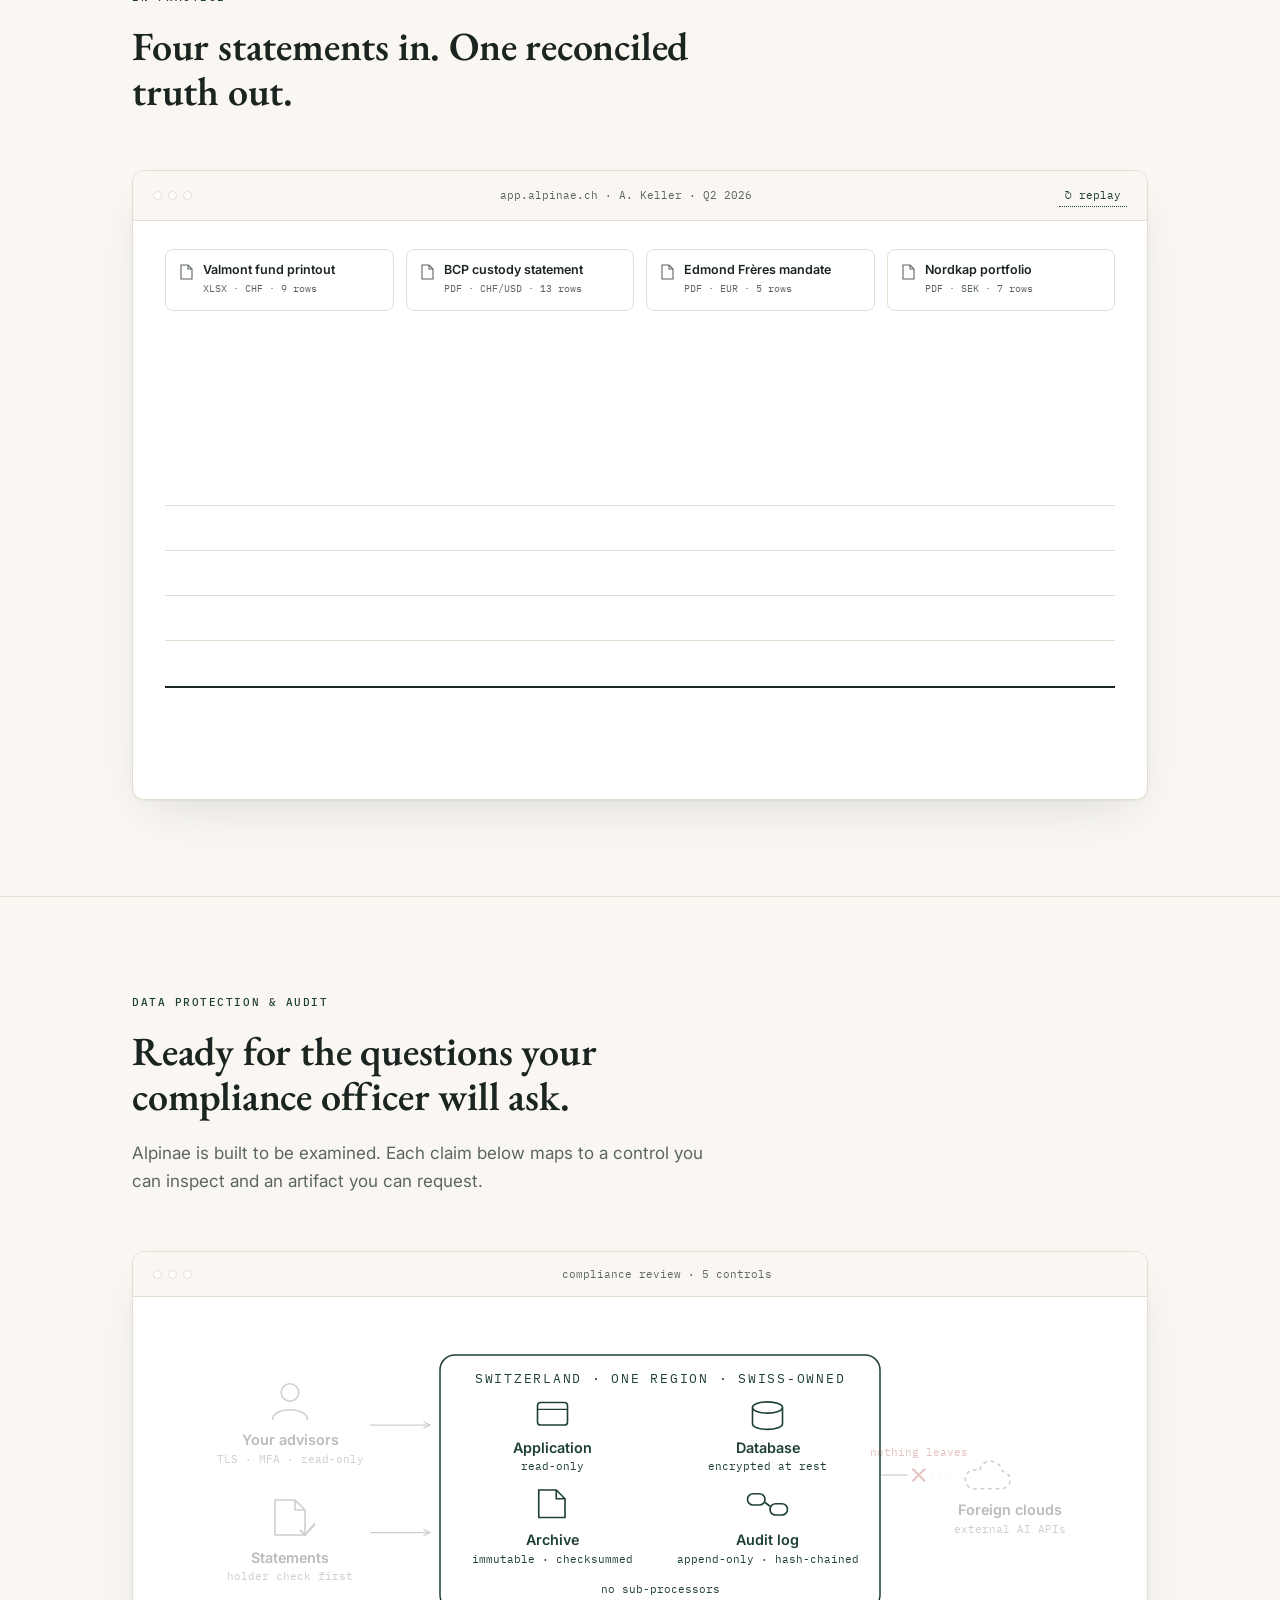
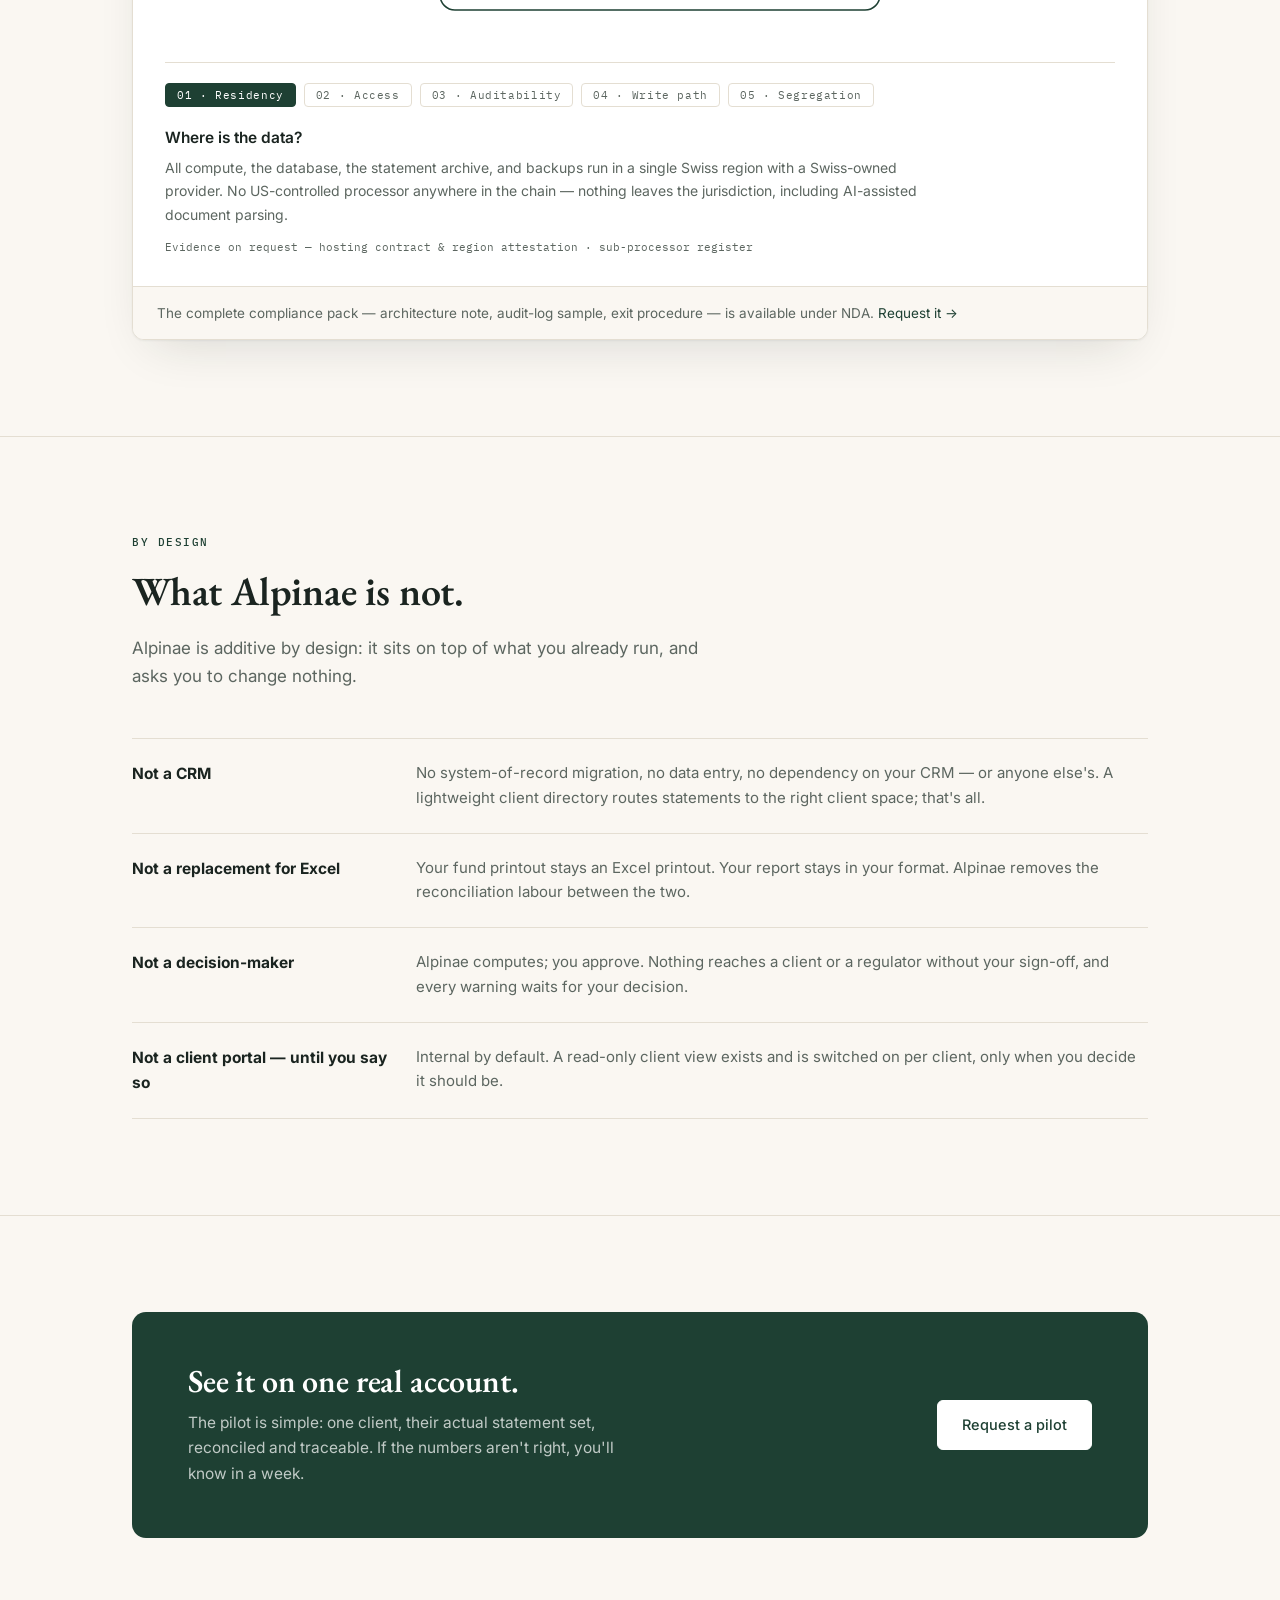
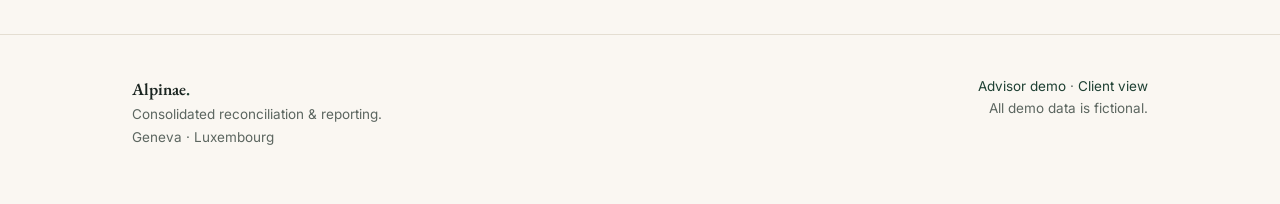
==== commit 03ae8f0a: "Publish label change + animation fix Co-Authored-By: Claude Fable 5 <noreply@anthropic.com>" ====
--- a/index.html
+++ b/index.html
@@ -215,7 +215,7 @@
     <div class="screen comp-screen" id="comp-screen" data-cstep="0">
       <div class="screen-bar">
         <span class="dots"><i></i><i></i><i></i></span>
-        <span class="url">compliance review · controls AL-01 – AL-05</span>
+        <span class="url">compliance review · 5 controls</span>
       </div>
       <div class="screen-body">
 
@@ -227,7 +227,7 @@
             </marker>
           </defs>
 
-          <!-- Advisors (AL-02) -->
+          <!-- Advisors (access) -->
           <g id="vg-adv" class="vg">
             <circle cx="100" cy="54" r="7" fill="none" stroke="#5C6660" stroke-width="1.3"/>
             <path d="M86,76 C86,65 114,65 114,76" fill="none" stroke="#5C6660" stroke-width="1.3"/>
@@ -237,7 +237,7 @@
           </g>
           <circle id="d-adv" cx="164" cy="80" r="2.6" fill="#1E4033"/>
 
-          <!-- Statements through holder check (AL-05) -->
+          <!-- Statements through holder check (segregation) -->
           <g id="vg-gate" class="vg">
             <path d="M88,140 h16 l8,8 v20 h-24 z" fill="none" stroke="#5C6660" stroke-width="1.3"/>
             <path d="M104,140 v8 h8" fill="none" stroke="#5C6660" stroke-width="1.3"/>
@@ -248,7 +248,7 @@
           </g>
           <circle id="d-gate" cx="164" cy="166" r="2.6" fill="#1E4033"/>
 
-          <!-- Swiss region (AL-01) -->
+          <!-- Swiss region (residency) -->
           <g id="vg-region" class="vg">
             <rect x="220" y="24" width="352" height="204" rx="12" fill="#FFFFFF" stroke="#1A2420" stroke-width="1.2"/>
             <text x="396" y="46" text-anchor="middle" font-family="'IBM Plex Mono', monospace" font-size="10" letter-spacing="1.4" fill="#1A2420">SWITZERLAND · ONE REGION · SWISS-OWNED</text>
@@ -284,7 +284,7 @@
             <text x="482" y="190" text-anchor="middle" font-family="'IBM Plex Mono', monospace" font-size="9" fill="#5C6660">append-only · hash-chained</text>
           </g>
 
-          <!-- Blocked egress (AL-04) -->
+          <!-- Blocked egress (write path) -->
           <g id="vg-egress" class="vg">
             <line x1="572" y1="120" x2="594" y2="120" stroke="#5C6660" stroke-width="1"/>
             <path class="keep-flag" d="M598,115 L608,125 M608,115 L598,125" stroke="#A63A2E" stroke-width="1.6" fill="none"/>
@@ -299,11 +299,11 @@
 
         <div class="comp-caption">
           <div class="cchips" role="tablist">
-            <button class="cchip on" type="button">AL-01</button>
-            <button class="cchip" type="button">AL-02</button>
-            <button class="cchip" type="button">AL-03</button>
-            <button class="cchip" type="button">AL-04</button>
-            <button class="cchip" type="button">AL-05</button>
+            <button class="cchip on" type="button">01 · Residency</button>
+            <button class="cchip" type="button">02 · Access</button>
+            <button class="cchip" type="button">03 · Auditability</button>
+            <button class="cchip" type="button">04 · Write path</button>
+            <button class="cchip" type="button">05 · Segregation</button>
           </div>
           <h4 id="cq">Where is the data?</h4>
           <p id="ct">All compute, the database, the statement archive, and backups run in a
@@ -384,6 +384,57 @@
 </footer>
 
 <script>
+/* The reconciliation screen: statements arrive -> processing -> the table builds in place.
+   Static end-state (stage 3) without JS or with reduced motion. */
+(function () {
+  var screen = document.getElementById('screen');
+  var procTxt = document.getElementById('proc-txt');
+  var replay = document.getElementById('replay');
+  if (!screen) return;
+  var reduced = window.matchMedia('(prefers-reduced-motion: reduce)').matches;
+  var DONE = 'reconciled \u2713 \u00b7 34 rows \u2192 8 positions \u00b7 1 flag';
+  var STEPS = [
+    'reading account holders \u2014 4 of 4 verified',
+    'parsing 34 rows across 4 formats',
+    'matching instruments \u2014 6 ISIN-exact \u00b7 2 confirmed',
+    'normalising 4 currencies \u2192 CHF \u00b7 SNB rates'
+  ];
+  var timers = [];
+  function at(ms, fn) { timers.push(setTimeout(fn, ms)); }
+  function play() {
+    timers.forEach(clearTimeout);
+    timers = [];
+    screen.dataset.stage = '0';
+    procTxt.classList.remove('done');
+    procTxt.textContent = '';
+    void screen.offsetHeight;
+    at(60, function () { screen.dataset.stage = '1'; });
+    at(1500, function () { screen.dataset.stage = '2'; procTxt.textContent = STEPS[0]; });
+    at(2150, function () { procTxt.textContent = STEPS[1]; });
+    at(2800, function () { procTxt.textContent = STEPS[2]; });
+    at(3450, function () { procTxt.textContent = STEPS[3]; });
+    at(4050, function () {
+      screen.dataset.stage = '3';
+      procTxt.classList.add('done');
+      procTxt.textContent = DONE;
+    });
+  }
+  replay.addEventListener('click', play);
+  if (reduced) return;
+  function inView() {
+    var r = screen.getBoundingClientRect();
+    var visible = Math.min(r.bottom, window.innerHeight) - Math.max(r.top, 0);
+    return visible > Math.min(r.height, window.innerHeight) * 0.45;
+  }
+  function check() {
+    if (!inView()) return;
+    window.removeEventListener('scroll', check);
+    play();
+  }
+  window.addEventListener('scroll', check, { passive: true });
+  check();
+})();
+
 /* The reconciliation screen: statements arrive -> processing -> the table builds in place.
    Static end-state (stage 3) without JS or with reduced motion. */
 (function () {
@@ -439,39 +490,6 @@
   start();
 })();
 
-/* Compliance: hovering a control row lights where it lives in the schematic */
-(function () {
-  var MAP = {
-    'AL-01': ['vg-region', 'vg-app', 'vg-db', 'vg-arch', 'vg-log'],
-    'AL-02': ['vg-adv'],
-    'AL-03': ['vg-log', 'vg-arch'],
-    'AL-04': ['vg-egress'],
-    'AL-05': ['vg-gate']
-  };
-  var ALL = ['vg-adv', 'vg-gate', 'vg-region', 'vg-app', 'vg-db', 'vg-arch', 'vg-log', 'vg-egress'];
-  var rows = document.querySelectorAll('.controls tbody tr[data-al]');
-  if (!rows.length || !document.getElementById('vg-region')) return;
-  function clear() {
-    ALL.forEach(function (id) {
-      var el = document.getElementById(id);
-      el.classList.remove('lit'); el.classList.remove('dim');
-    });
-  }
-  function focusRow(key) {
-    clear();
-    var targets = MAP[key] || [];
-    ALL.forEach(function (id) {
-      document.getElementById(id).classList.add(targets.indexOf(id) >= 0 ? 'lit' : 'dim');
-    });
-  }
-  rows.forEach(function (tr) {
-    var key = tr.getAttribute('data-al');
-    tr.addEventListener('mouseenter', function () { focusRow(key); });
-    tr.addEventListener('mouseleave', clear);
-    tr.addEventListener('focusin', function () { focusRow(key); });
-    tr.addEventListener('focusout', clear);
-  });
-})();
 </script>
 
 </body>
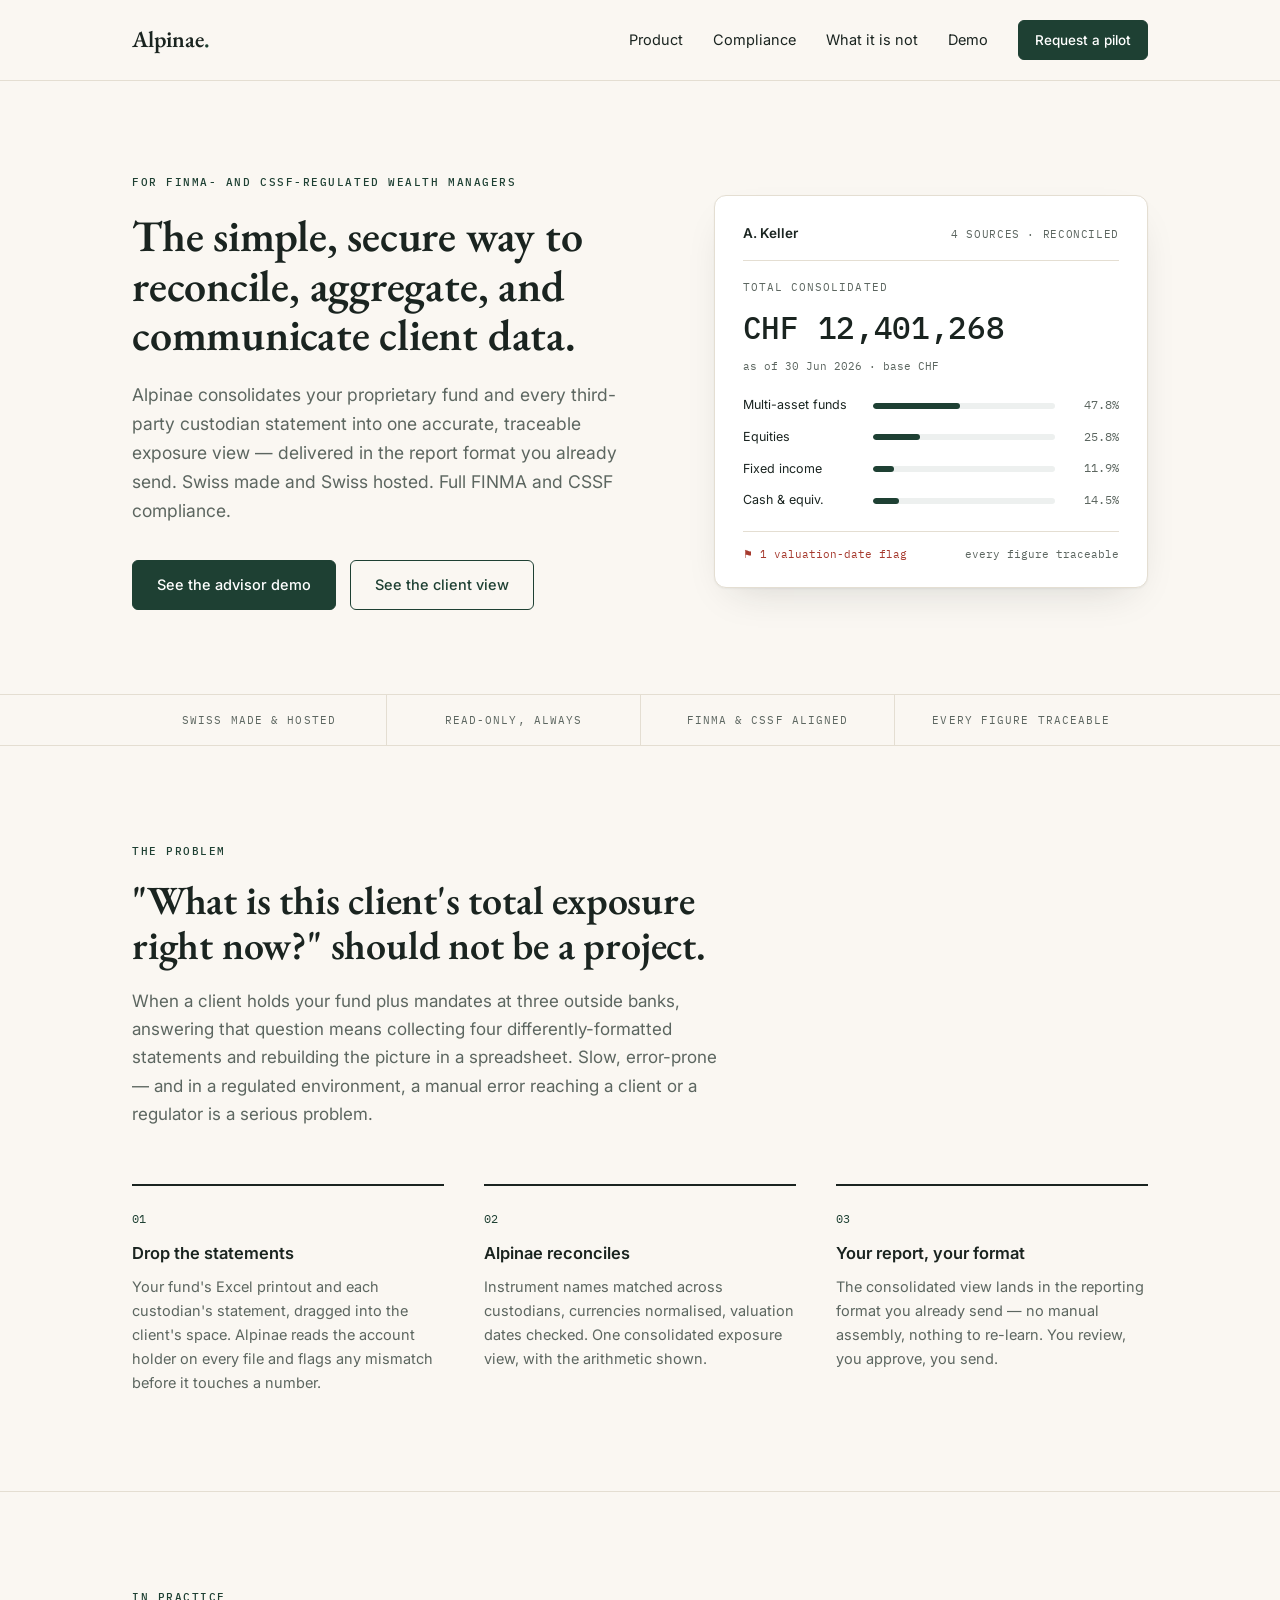
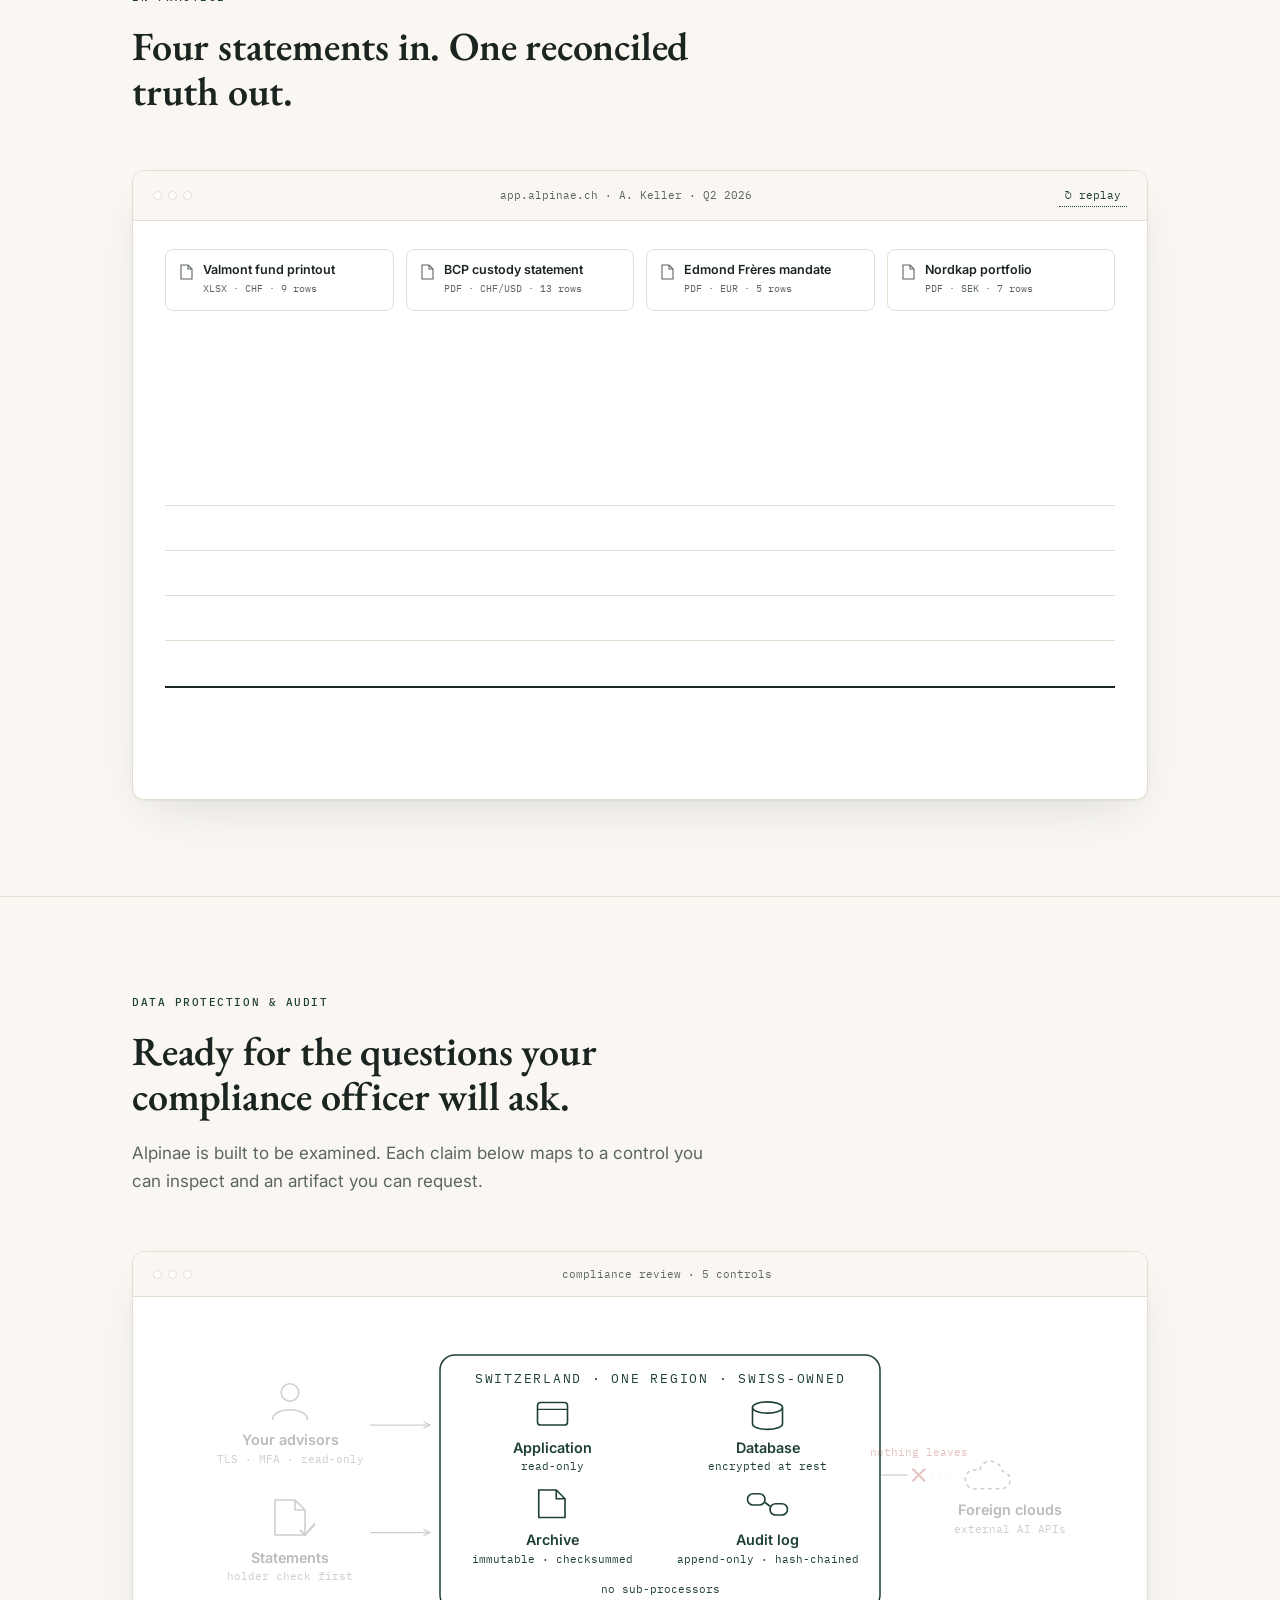
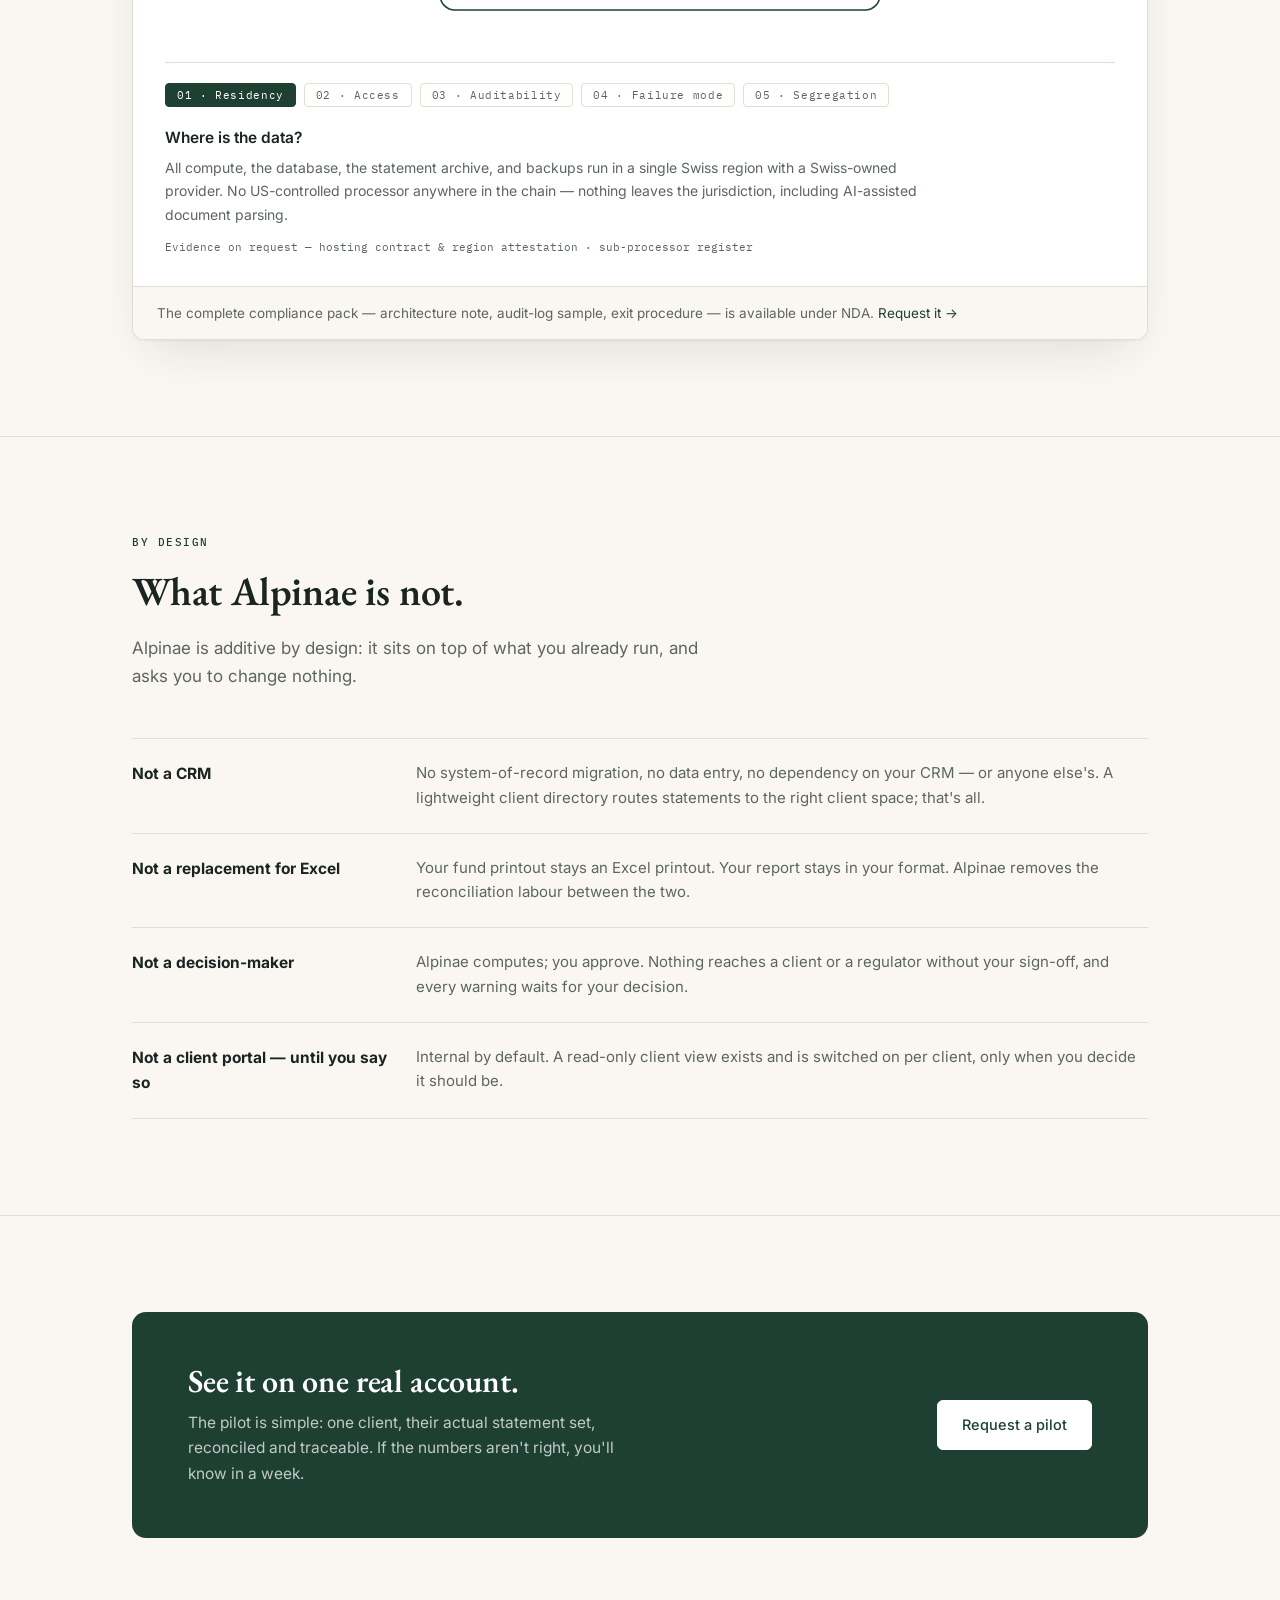
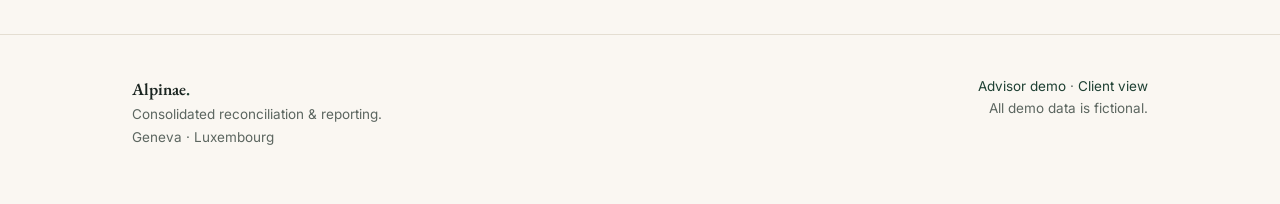
==== commit 928038e0: "Publish copy review Co-Authored-By: Claude Fable 5 <noreply@anthropic.com>" ====
--- a/index.html
+++ b/index.html
@@ -302,7 +302,7 @@
             <button class="cchip on" type="button">01 · Residency</button>
             <button class="cchip" type="button">02 · Access</button>
             <button class="cchip" type="button">03 · Auditability</button>
-            <button class="cchip" type="button">04 · Write path</button>
+            <button class="cchip" type="button">04 · Failure mode</button>
             <button class="cchip" type="button">05 · Segregation</button>
           </div>
           <h4 id="cq">Where is the data?</h4>
@@ -453,12 +453,12 @@
       t: 'An append-only, hash-chained log records every statement ingested, every reconciliation, every report generated, and every access. Tampering breaks the chain and is evident on verification.',
       ev: 'full-log CSV export · chain-verification procedure',
       targets: ['vg-log', 'vg-arch'] },
-    { q: 'What can it break?',
-      t: 'Nothing. Alpinae is read-only: no write path to any bank, custodian, or system of record exists in the software. Stop using it tomorrow and nothing in your firm changes.',
+    { q: 'What happens when it breaks?',
+      t: 'Your firm keeps working. Alpinae is read-only — no write path to any bank, custodian, or system of record exists — so an outage costs you a convenience, never a capability. Your statements remain at your custodians; your reports still go out. Stop using it tomorrow and nothing changes.',
       ev: 'architecture note · exit & deletion procedure',
       targets: ['vg-egress'] },
     { q: 'Can a statement land in the wrong client?',
-      t: "Every uploaded file's account holder is read and compared to the client space before anything is parsed. A mismatch blocks reconciliation until a person decides — one client's positions never appear in another client's report.",
+      t: "Every uploaded file's account holder is read and compared to the client space before anything is parsed. A mismatch blocks reconciliation until you decide — one client's positions never appear in another client's report.",
       ev: 'mismatch flags & resolutions in the audit log · live in the demo',
       targets: ['vg-gate'] }
   ];
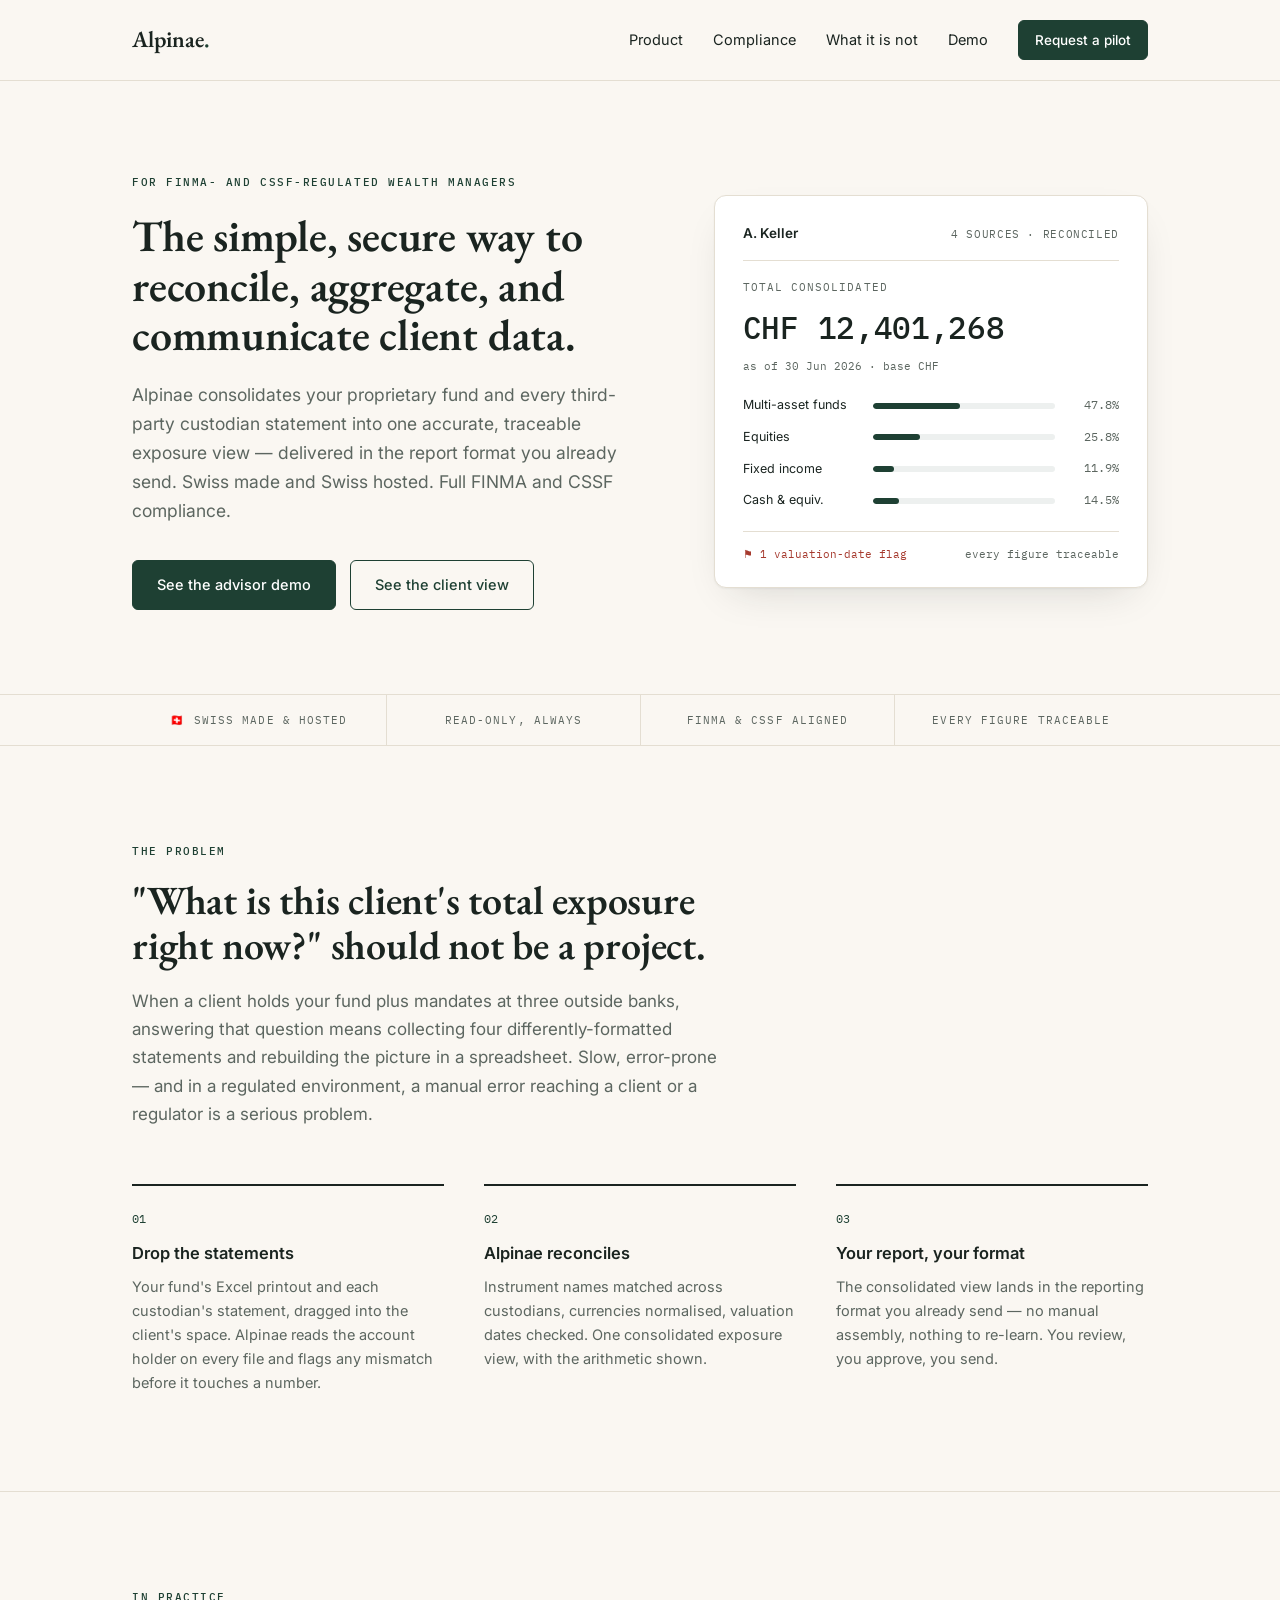
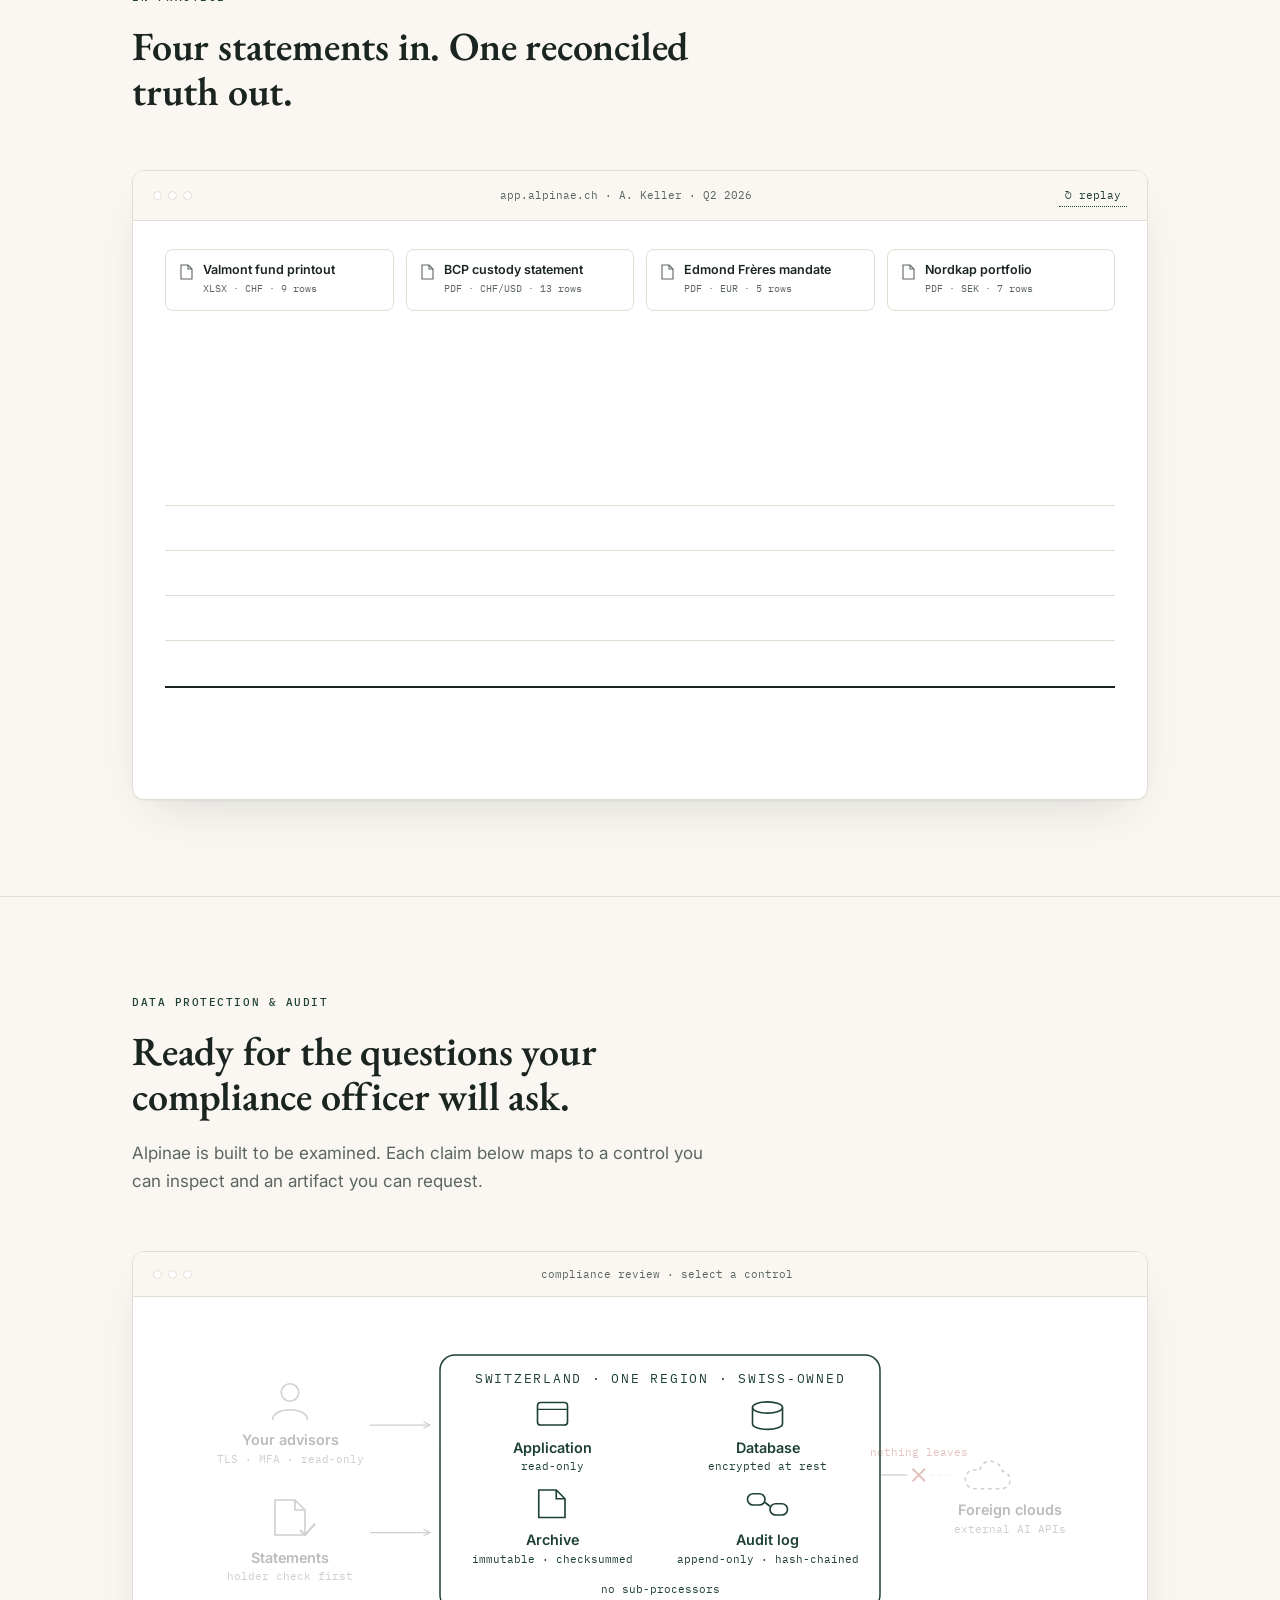
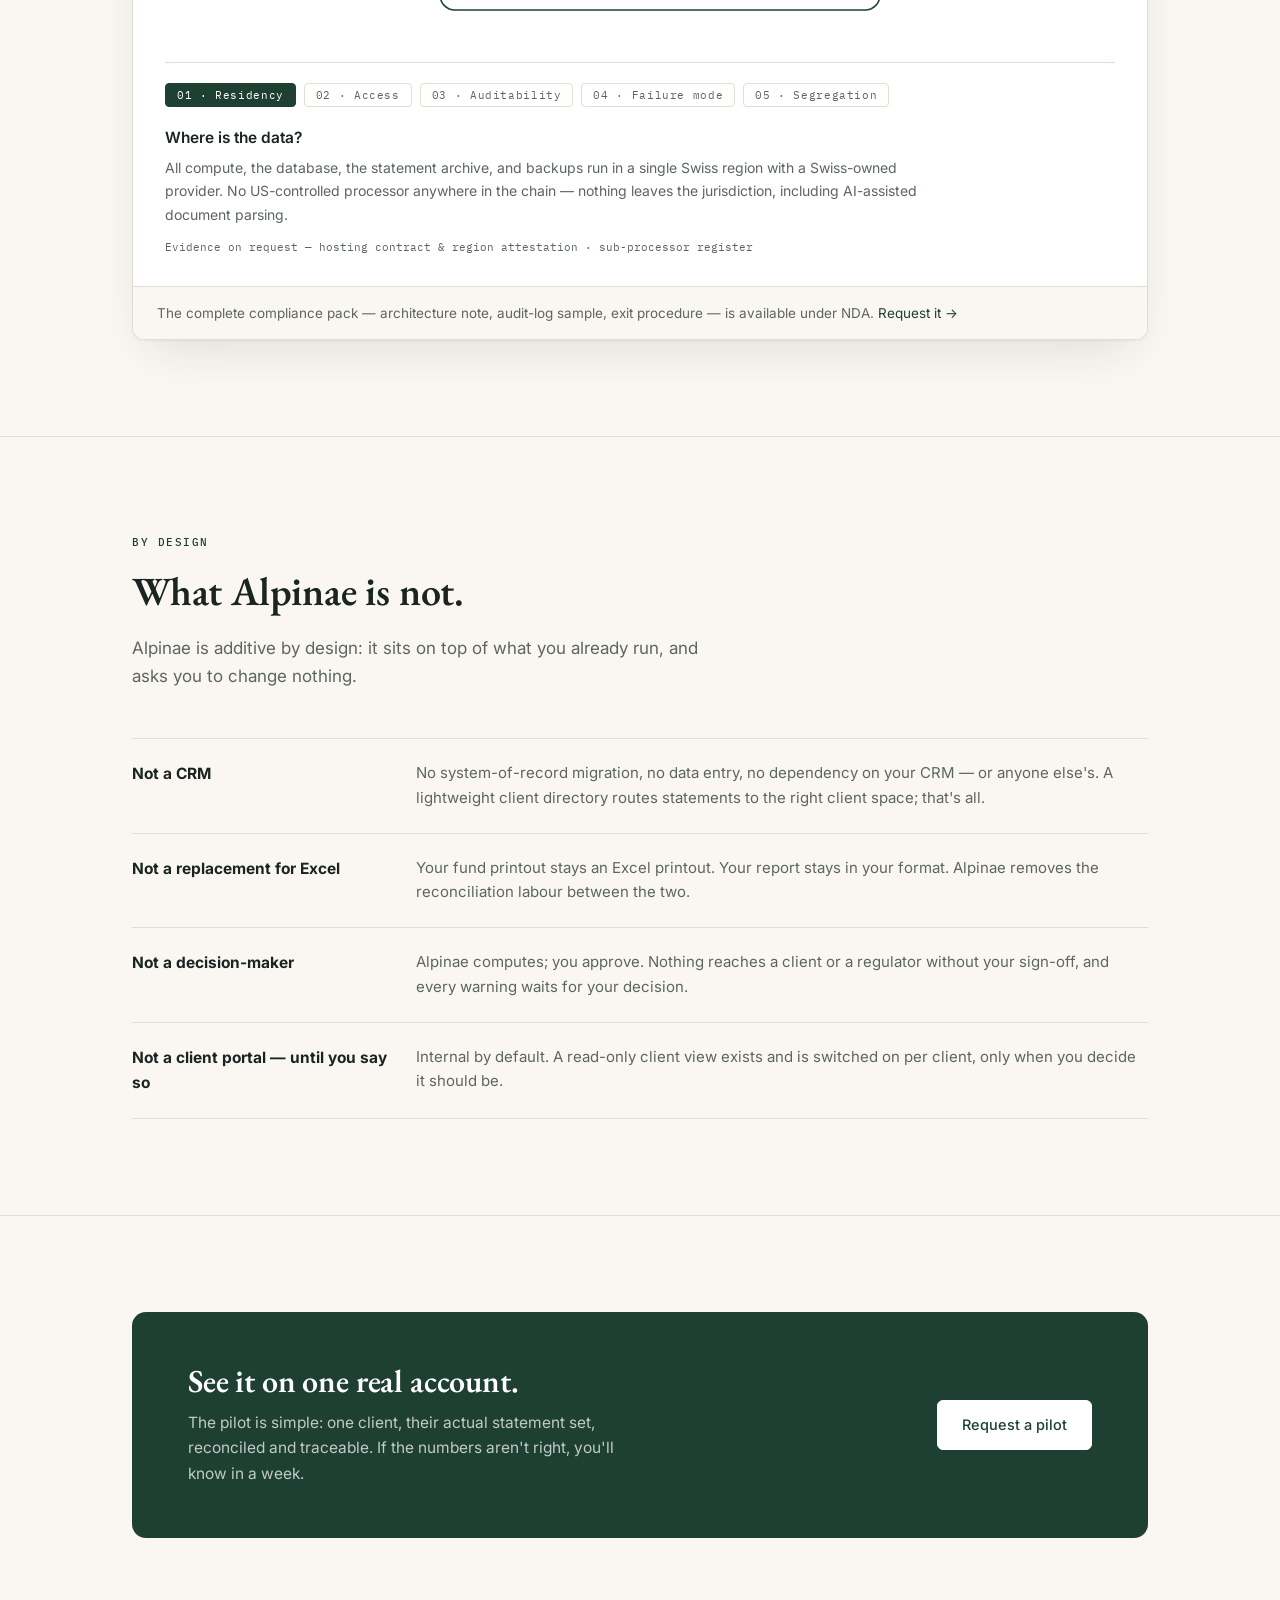
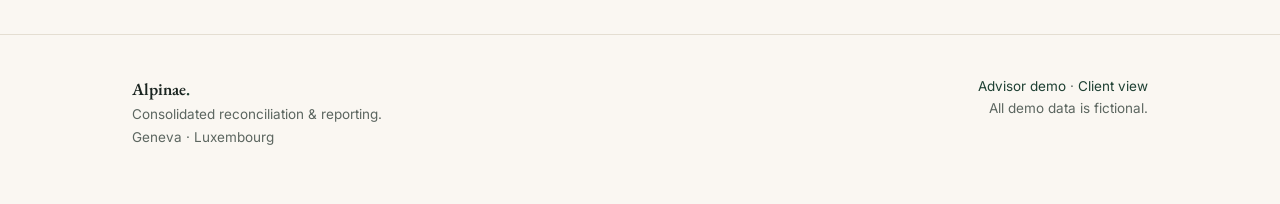
==== commit 81d2a138: "Compliance: selection-only (no auto-cycle, no pulses); Swiss flag in fact strip - Removed the auto-a" ====
--- a/index.html
+++ b/index.html
@@ -66,7 +66,7 @@
 
 <div class="facts">
   <div class="container facts-inner">
-    <span class="fact">Swiss made &amp; hosted</span>
+    <span class="fact">🇨🇭 Swiss made &amp; hosted</span>
     <span class="fact">Read-only, always</span>
     <span class="fact">FINMA &amp; CSSF aligned</span>
     <span class="fact">Every figure traceable</span>
@@ -215,7 +215,7 @@
     <div class="screen comp-screen" id="comp-screen" data-cstep="0">
       <div class="screen-bar">
         <span class="dots"><i></i><i></i><i></i></span>
-        <span class="url">compliance review · 5 controls</span>
+        <span class="url">compliance review · select a control</span>
       </div>
       <div class="screen-body">
 
@@ -235,7 +235,6 @@
             <text x="100" y="110" text-anchor="middle" font-family="'IBM Plex Mono', monospace" font-size="9" fill="#5C6660">TLS · MFA · read-only</text>
             <line x1="164" y1="80" x2="212" y2="80" stroke="#5C6660" stroke-width="1" marker-end="url(#carr)"/>
           </g>
-          <circle id="d-adv" cx="164" cy="80" r="2.6" fill="#1E4033"/>
 
           <!-- Statements through holder check (segregation) -->
           <g id="vg-gate" class="vg">
@@ -246,7 +245,6 @@
             <text x="100" y="204" text-anchor="middle" font-family="'IBM Plex Mono', monospace" font-size="9" fill="#5C6660">holder check first</text>
             <line x1="164" y1="166" x2="212" y2="166" stroke="#5C6660" stroke-width="1" marker-end="url(#carr)"/>
           </g>
-          <circle id="d-gate" cx="164" cy="166" r="2.6" fill="#1E4033"/>
 
           <!-- Swiss region (residency) -->
           <g id="vg-region" class="vg">
@@ -294,7 +292,6 @@
             <text x="676" y="152" text-anchor="middle" font-family="Inter, sans-serif" font-size="11.5" font-weight="600" fill="#1A2420">Foreign clouds</text>
             <text x="676" y="166" text-anchor="middle" font-family="'IBM Plex Mono', monospace" font-size="9" fill="#5C6660">external AI APIs</text>
           </g>
-          <circle id="d-egress" cx="574" cy="120" r="2.6" fill="#1E4033"/>
         </svg>
 
         <div class="comp-caption">
@@ -465,10 +462,7 @@
   var ALL = ['vg-adv', 'vg-gate', 'vg-region', 'vg-app', 'vg-db', 'vg-arch', 'vg-log', 'vg-egress'];
   var chips = Array.prototype.slice.call(card.querySelectorAll('.cchip'));
   var q = document.getElementById('cq'), t = document.getElementById('ct'), ev = document.getElementById('cev');
-  var reduced = window.matchMedia('(prefers-reduced-motion: reduce)').matches;
-  var i = 0, timer = null;
   function setStep(n) {
-    i = n;
     card.dataset.cstep = n;
     chips.forEach(function (c, k) { c.classList.toggle('on', k === n); });
     q.textContent = CS[n].q;
@@ -481,13 +475,8 @@
       el.classList.toggle('dim', !lit);
     });
   }
-  function start() { if (reduced || timer) return; timer = setInterval(function () { setStep((i + 1) % CS.length); }, 5200); }
-  function stop() { clearInterval(timer); timer = null; }
-  chips.forEach(function (c, k) { c.addEventListener('click', function () { stop(); setStep(k); start(); }); });
-  card.addEventListener('mouseenter', stop);
-  card.addEventListener('mouseleave', start);
+  chips.forEach(function (c, k) { c.addEventListener('click', function () { setStep(k); }); });
   setStep(0);
-  start();
 })();
 
 </script>
--- a/assets/landing.css
+++ b/assets/landing.css
@@ -416,20 +416,6 @@
 .comp-screen .vg.lit .keep-flag { stroke: var(--flag); }
 .comp-screen .vg.lit text.keep-flag { fill: var(--flag); stroke: none; }
 
-/* Flow pulses — horizontal only */
-#d-adv, #d-gate, #d-egress { opacity: 0; }
-.comp-screen[data-cstep="1"] #d-adv { opacity: 1; animation: flowIn 1.3s linear infinite; }
-.comp-screen[data-cstep="4"] #d-gate { opacity: 1; animation: flowIn 1.3s linear infinite; }
-.comp-screen[data-cstep="3"] #d-egress { opacity: 1; animation: flowBlocked 1.2s linear infinite; }
-@keyframes flowIn { from { transform: translateX(0); } to { transform: translateX(44px); } }
-@keyframes flowBlocked {
-  0% { transform: translateX(0); opacity: 1; }
-  85% { opacity: 1; }
-  100% { transform: translateX(22px); opacity: 0; }
-}
-.comp-screen[data-cstep="0"] #vg-region > rect { animation: regionPulse 2.4s ease-in-out infinite; }
-@keyframes regionPulse { 50% { stroke-width: 2.2; } }
-
 /* Step overlay */
 .comp-caption {
   border-top: 1px solid var(--hairline);
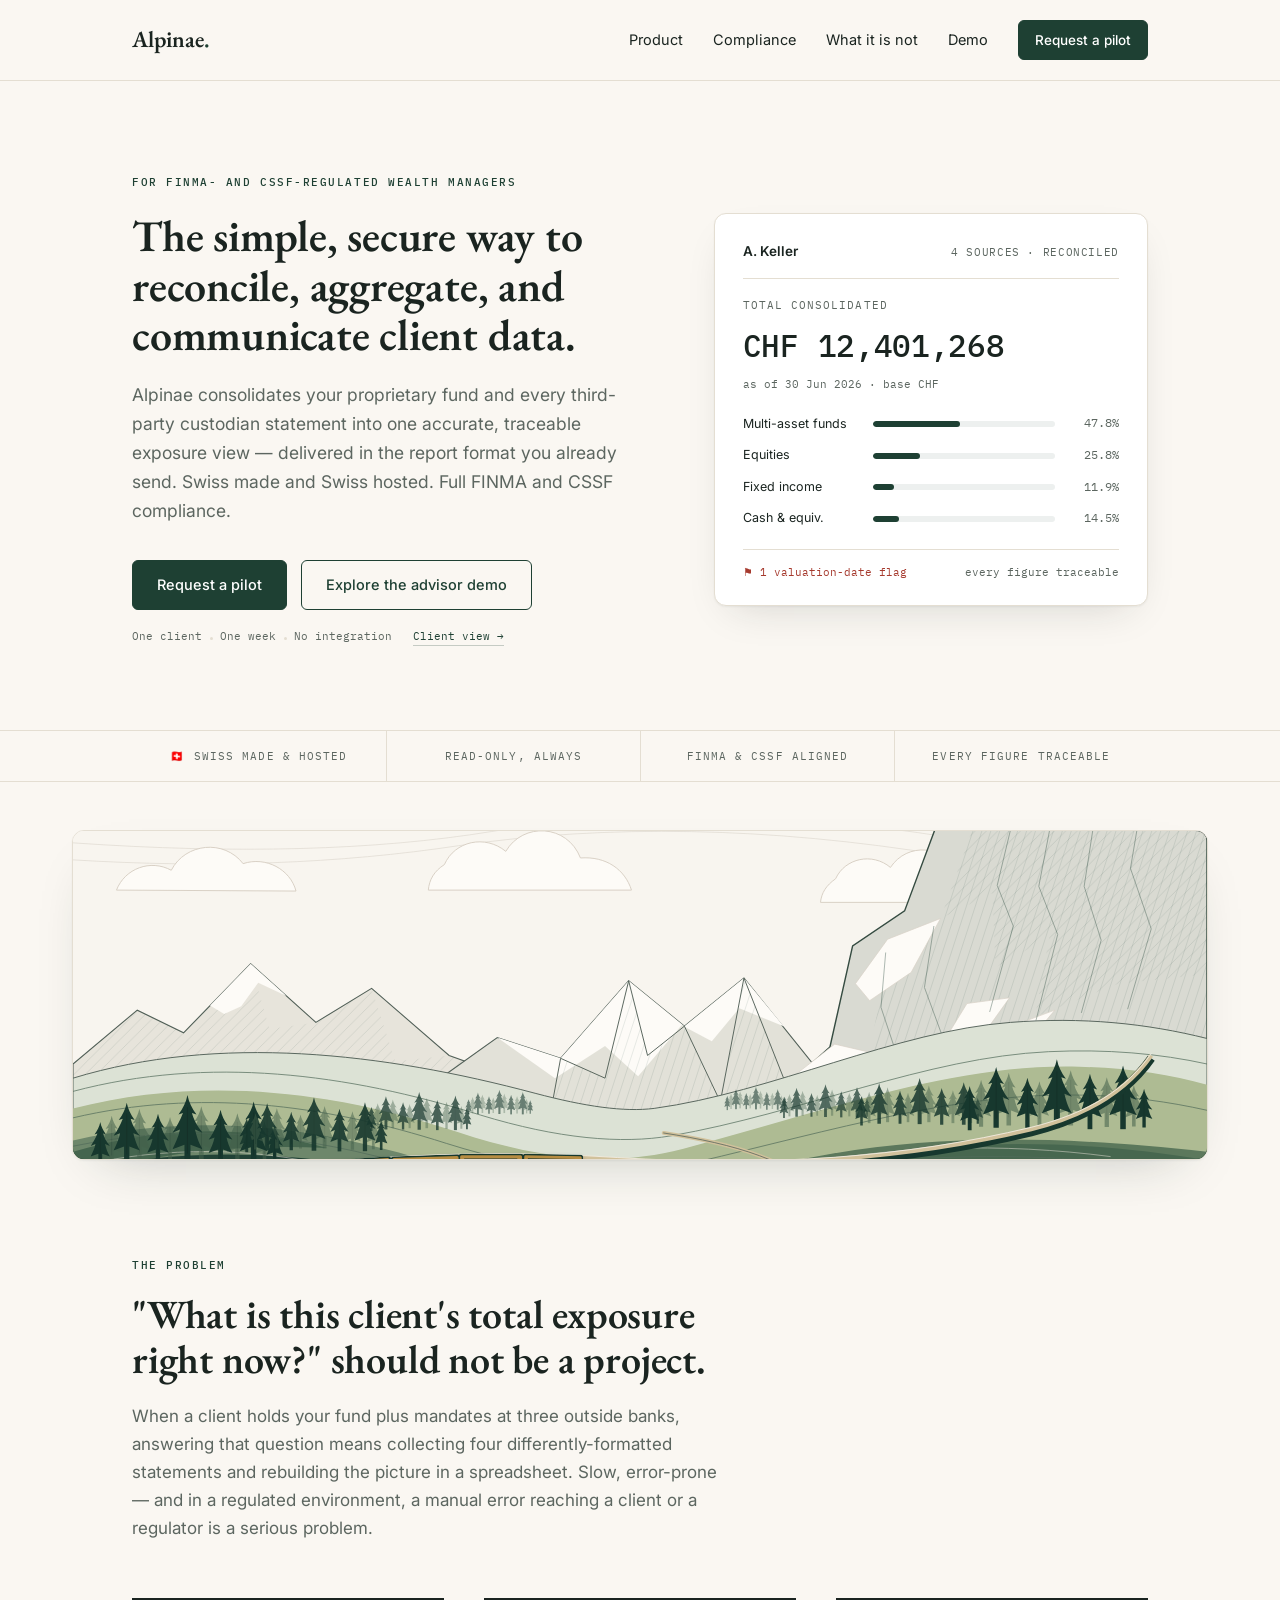
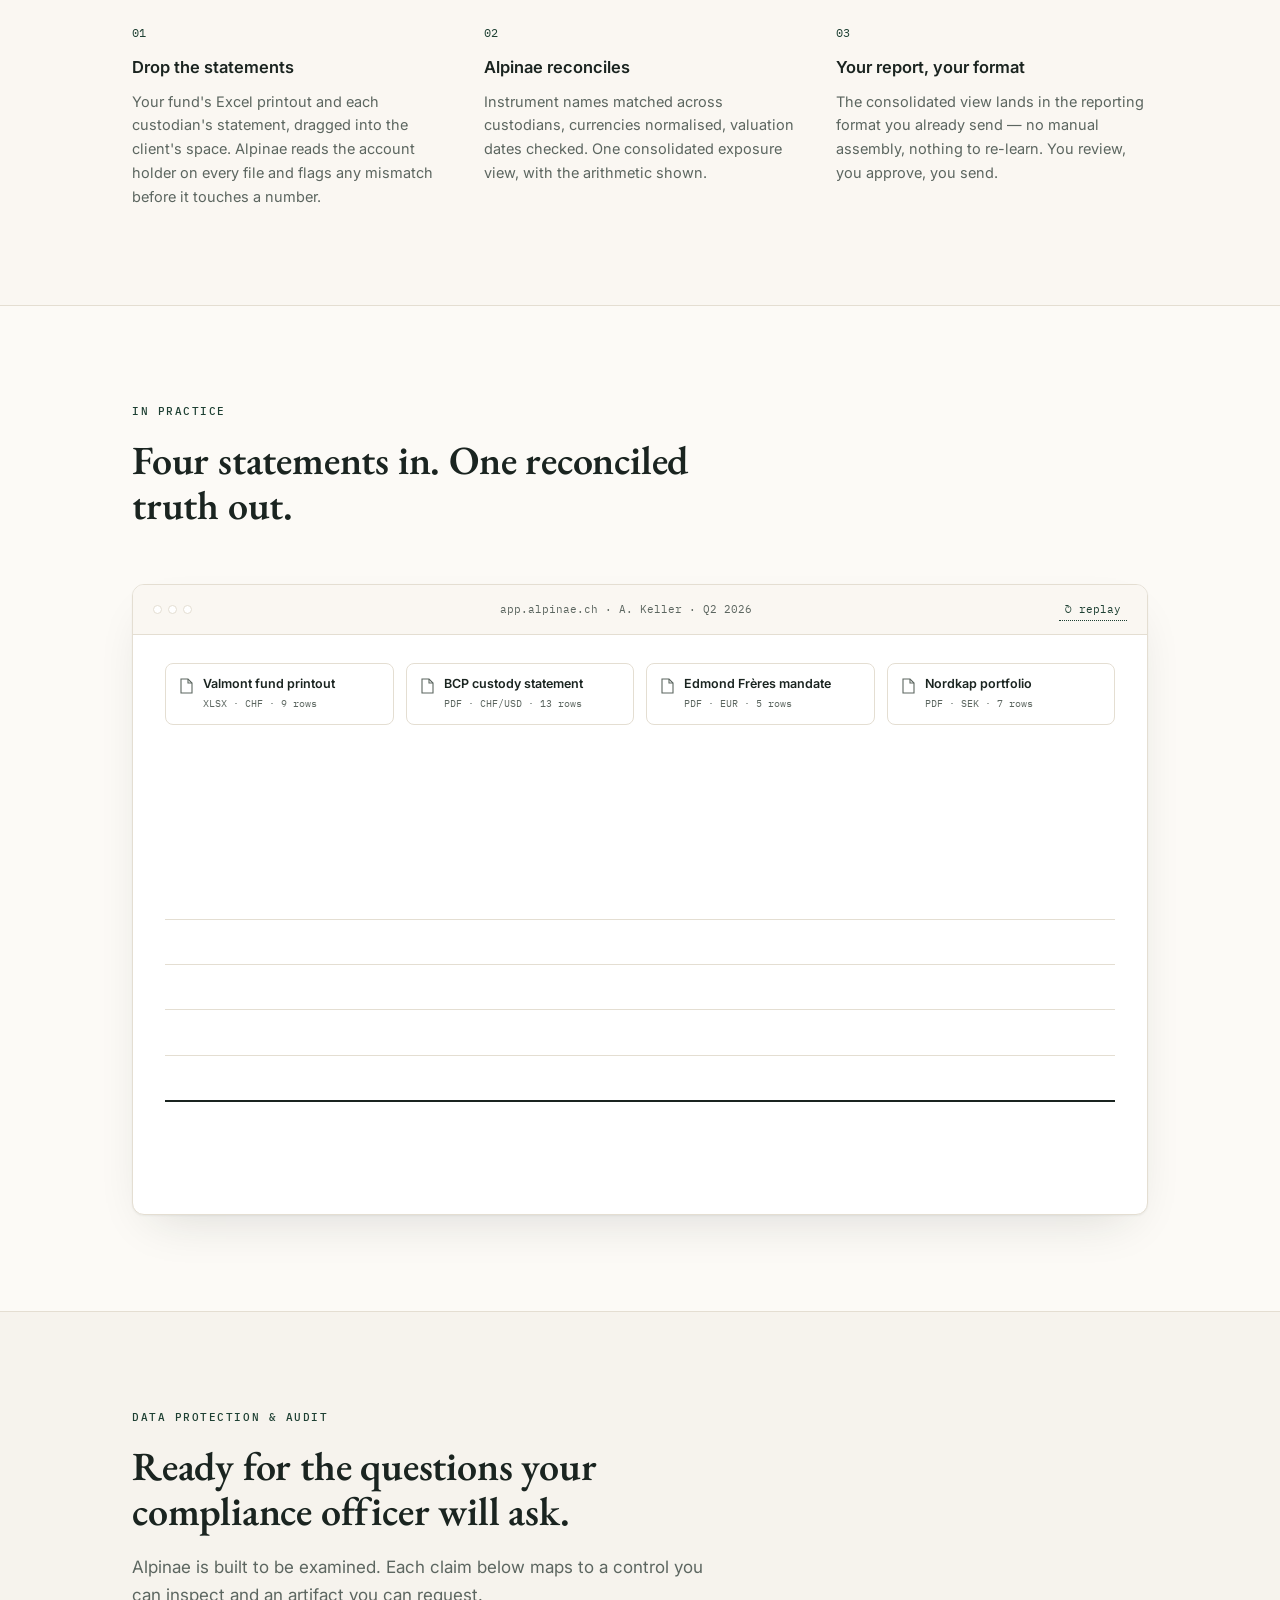
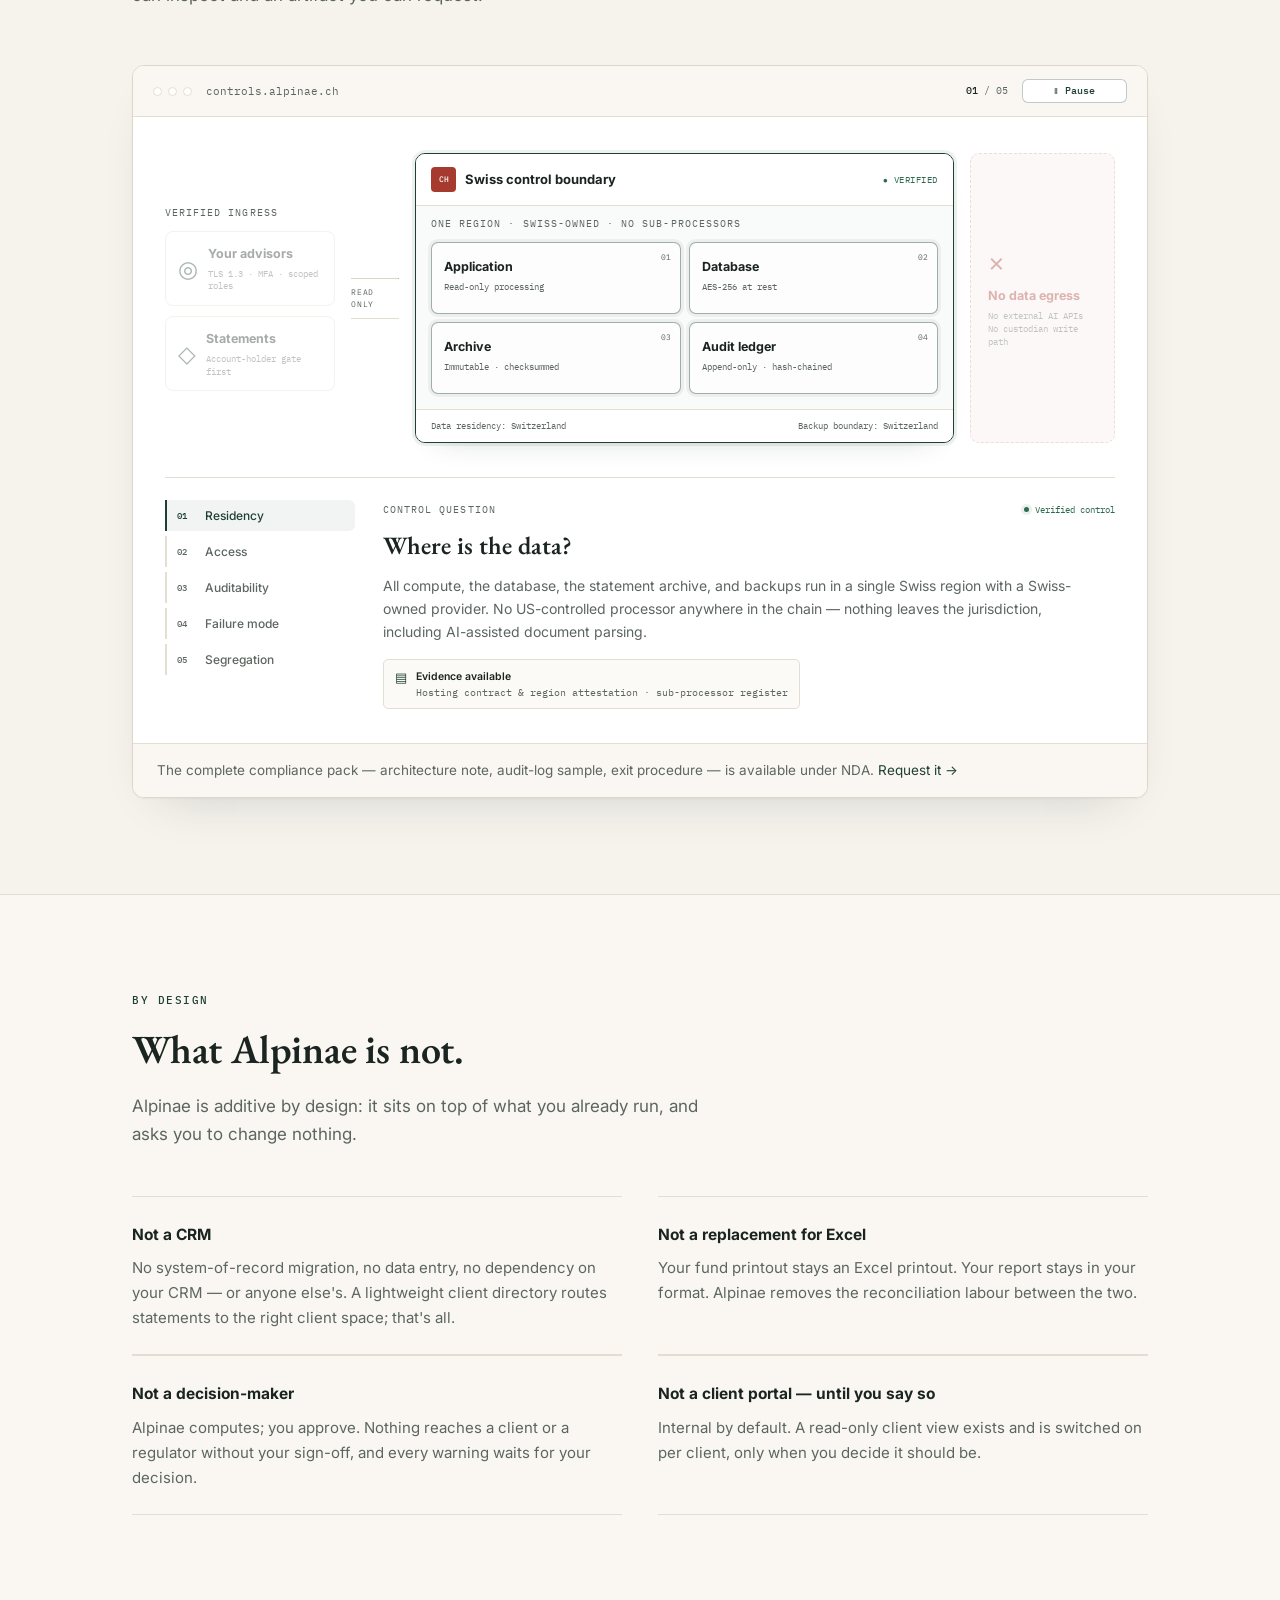
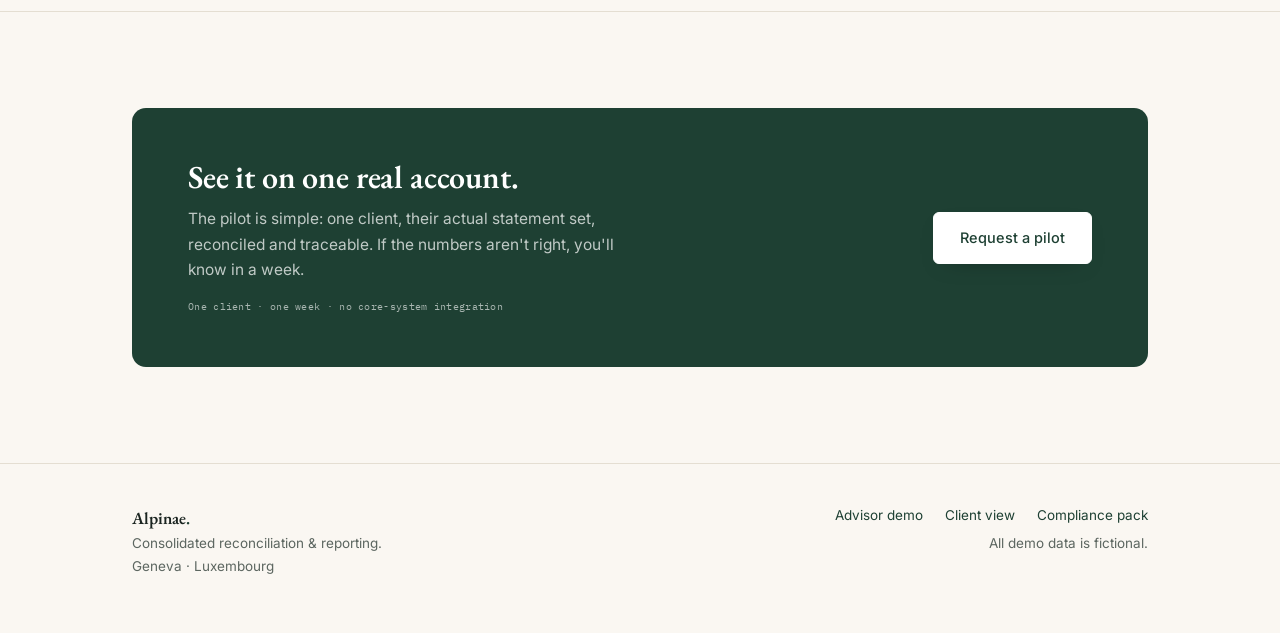
==== commit e16a2416: "jul13" ====
--- a/index.html
+++ b/index.html
@@ -8,14 +8,17 @@
 <link rel="preconnect" href="https://fonts.googleapis.com">
 <link rel="preconnect" href="https://fonts.gstatic.com" crossorigin>
 <link href="https://fonts.googleapis.com/css2?family=EB+Garamond:wght@500;600&family=Inter:wght@400;500;600&family=IBM+Plex+Mono:wght@400;500&display=swap" rel="stylesheet">
-<link rel="stylesheet" href="assets/landing.css">
+<link rel="stylesheet" href="assets/landing.css?v=20260713-2">
 </head>
 <body>
 
 <nav class="nav">
   <div class="container nav-inner">
     <a class="wordmark" href="index.html">Alpinae<span class="dot">.</span></a>
-    <div class="nav-links">
+    <button class="nav-toggle" type="button" aria-expanded="false" aria-controls="nav-links">
+      <span>Menu</span><i aria-hidden="true"></i>
+    </button>
+    <div class="nav-links" id="nav-links">
       <a href="#product">Product</a>
       <a href="#compliance">Compliance</a>
       <a href="#what-it-is-not">What it is not</a>
@@ -37,9 +40,10 @@
         and CSSF compliance.
       </p>
       <div class="ctas">
-        <a class="btn btn-primary" href="demo/advisor.html">See the advisor demo</a>
-        <a class="btn btn-ghost" href="demo/client.html">See the client view</a>
-      </div>
+        <a class="btn btn-primary" href="mailto:kutbi.omar@gmail.com?subject=Alpinae%20pilot">Request a pilot</a>
+        <a class="btn btn-ghost" href="demo/advisor.html">Explore the advisor demo</a>
+      </div>
+      <div class="hero-assurance"><span>One client</span><span>One week</span><span>No integration</span><a href="demo/client.html">Client view →</a></div>
     </div>
 
     <div class="snapshot" aria-label="Example consolidated position">
@@ -72,6 +76,233 @@
     <span class="fact">Every figure traceable</span>
   </div>
 </div>
+
+<section class="alpine-band" aria-label="Swiss alpine landscape">
+  <svg class="alpine-scene" viewBox="0 0 1200 430" preserveAspectRatio="xMidYMid slice" role="img"
+       aria-labelledby="alpine-title alpine-description" xmlns="http://www.w3.org/2000/svg">
+    <title id="alpine-title">A train crossing a Swiss alpine valley</title>
+    <desc id="alpine-description">A calm, layered mountain landscape drawn in Alpinae cream, forest green, charcoal and warm ochre.</desc>
+    <defs>
+      <linearGradient id="alpine-sky" x1="0" y1="0" x2="0" y2="1">
+        <stop offset="0" stop-color="#FAF7F2"/><stop offset="1" stop-color="#EAE4D9"/>
+      </linearGradient>
+      <linearGradient id="alpine-meadow" x1="0" y1="0" x2="1" y2="1">
+        <stop offset="0" stop-color="#708060"/><stop offset="1" stop-color="#3F5B46"/>
+      </linearGradient>
+      <clipPath id="alpine-clip"><rect width="1200" height="430" rx="12"/></clipPath>
+      <filter id="alpine-shadow" x="-20%" y="-50%" width="140%" height="200%">
+        <feDropShadow dx="0" dy="2" stdDeviation="2" flood-color="#142B23" flood-opacity=".24"/>
+      </filter>
+      <symbol id="alpine-pine" viewBox="0 0 20 38">
+        <path d="M10 0 4.5 12H8L2 24h6v14h4V24h6l-6-12h3.5Z" fill="#17382E"/>
+      </symbol>
+      <symbol id="alpine-car" viewBox="0 0 82 25">
+        <rect x="1" y="1" width="80" height="20" rx="3" fill="#B78D43" stroke="#17382E" stroke-width="2"/>
+        <path d="M7 6h67v8H7Z" fill="#203C34"/>
+        <g fill="#F2EADF"><rect x="10" y="7" width="10" height="6" rx="1"/><rect x="24" y="7" width="10" height="6" rx="1"/><rect x="38" y="7" width="10" height="6" rx="1"/><rect x="52" y="7" width="10" height="6" rx="1"/><rect x="66" y="7" width="5" height="6" rx="1"/></g>
+        <circle cx="16" cy="22" r="2.5" fill="#142B23"/><circle cx="66" cy="22" r="2.5" fill="#142B23"/>
+      </symbol>
+    </defs>
+
+    <g clip-path="url(#alpine-clip)">
+      <rect width="1200" height="430" fill="url(#alpine-sky)"/>
+      <circle cx="797" cy="87" r="58" fill="#F5EFE5"/>
+
+      <!-- Restrained cloud groups leave breathing room around the peaks. -->
+      <g fill="#FFFFFF" opacity=".9">
+        <path d="M45 83c13-27 53-31 72-7 15-34 65-39 88-7 35-8 67 12 72 42H27c1-12 7-21 18-28Z"/>
+        <path d="M459 70c11-22 43-26 60-7 15-28 56-29 73-2 29-5 54 11 59 35H445c0-11 5-20 14-26Z"/>
+        <path d="M937 61c13-26 51-30 70-7 20-31 67-28 82 6 29-3 54 14 57 40H918c1-17 7-30 19-39Z"/>
+      </g>
+
+      <!-- Distant left range: broad forms rather than a row of spikes. -->
+      <path d="M0 264 84 194l50 30 74-92 89 100 80-64 104 102 68 26v72H0Z" fill="#7C837A"/>
+      <path d="m0 264 84-70 50 30 74-92 28 98 61 2 80-64 41 108 63-6 68 26v74H0Z" fill="#5C6660"/>
+      <path d="m151 202 57-70 58 65-43-25-22 36-29 12Z" fill="#F8F4ED"/>
+      <path d="m332 204 45-36 61 60-45-23-25 24Z" fill="#EAE4D9"/>
+
+      <!-- Central snow massif frames the valley opening. -->
+      <path d="M394 304 497 220l64 35 105-142 90 113 75-60 117 129v74H381Z" fill="#69716A"/>
+      <path d="m497 220 64 35 105-142 90 113 75-60 50 55-55-22-46 50-46-29-68 91-52-55-63 36Z" fill="#FEFCF8"/>
+      <path d="m561 255 53 1 52-143 27 130 41-23 46 103 51-157 42 120 75 9v77H526Z" fill="#4D5751"/>
+      <path d="m666 113 27 130-20-23-18 18-24-8 13-63Z" fill="#F8F4ED"/>
+      <path d="m614 256 52-143 27 130-29 29-28 52Z" fill="#737A70"/>
+
+      <!-- The right wall echoes the Eiger without becoming a black block. -->
+      <path d="M815 303 866 245l23-104 56-42 41-99h214v316l-177 51Z" fill="#515952"/>
+      <path d="m906 270 29-126 54-38L1028 0h172v284l-113 54Z" fill="#343F38"/>
+      <path d="m1033 0-40 109 65-30-8 76 66-31-18 88 102-36V0Z" fill="#26332D"/>
+      <g fill="#F8F4ED">
+        <path d="m914 162 22-44 53-12-24 46-45 31Z"/>
+        <path d="m970 250 38-57 43-4-29 39 70-25-38 45-58 22Z"/>
+        <path d="m834 286 52-45 42 11-39 39Z"/>
+      </g>
+      <g fill="none" stroke="#687069" stroke-width="3" opacity=".55">
+        <path d="m1082 28-14 78 22 53-25 85"/><path d="m1137 18-12 82 18 52-19 76"/>
+        <path d="m987 118-7 65 19 37"/><path d="m931 160-1 62 18 40"/>
+      </g>
+
+      <!-- Soft, overlapping hill contours pull the eye into the centre. -->
+      <path d="M0 300c148-67 287-39 418 17 110 47 202 50 322 5 166-62 302-91 460-60v168H0Z" fill="#8B9770"/>
+      <path d="M0 327c141-48 278-24 410 28 115 45 222 45 343 2 163-58 310-67 447-38v111H0Z" fill="url(#alpine-meadow)"/>
+      <path d="M0 365c124-37 255-25 378 16 139 46 260 48 398 7 161-48 302-46 424-17v59H0Z" fill="#214236"/>
+      <path d="M0 307c106-22 205-10 299 25 68 25 128 36 181 31-106 9-197 2-278-17C128 329 60 327 0 342Z" fill="#A0A97A" opacity=".7"/>
+      <path d="M684 353c137-57 310-75 516-46v42c-162-24-302-10-421 29Z" fill="#97A36F" opacity=".72"/>
+
+      <!-- Pine clusters are intentionally small and irregular. -->
+      <g opacity=".96">
+        <use href="#alpine-pine" x="61" y="317" width="14" height="27"/><use href="#alpine-pine" x="84" y="305" width="18" height="34"/>
+        <use href="#alpine-pine" x="119" y="322" width="13" height="25"/><use href="#alpine-pine" x="154" y="307" width="19" height="36"/>
+        <use href="#alpine-pine" x="197" y="324" width="14" height="27"/><use href="#alpine-pine" x="237" y="333" width="12" height="23"/>
+        <use href="#alpine-pine" x="280" y="330" width="15" height="29"/><use href="#alpine-pine" x="336" y="341" width="17" height="32"/>
+        <use href="#alpine-pine" x="774" y="327" width="13" height="25"/><use href="#alpine-pine" x="816" y="312" width="17" height="32"/>
+        <use href="#alpine-pine" x="862" y="300" width="19" height="36"/><use href="#alpine-pine" x="912" y="306" width="15" height="28"/>
+        <use href="#alpine-pine" x="957" y="290" width="18" height="34"/><use href="#alpine-pine" x="1007" y="298" width="14" height="27"/>
+        <use href="#alpine-pine" x="1052" y="286" width="18" height="35"/><use href="#alpine-pine" x="1110" y="300" width="15" height="29"/>
+      </g>
+
+      <!-- Foreground textures, winding track and a small dark-green tarn. -->
+      <path d="M0 392c156-31 295-9 426 23 113 27 229 21 358-14 159-43 298-41 416-17v46H0Z" fill="#17382E"/>
+      <path d="M0 414c174-23 330-7 466 16H0Z" fill="#142B23"/>
+      <path d="M963 384c27-13 69-14 97-3 25 10 18 26-11 34-31 9-82 5-97-8-8-7-3-15 11-23Z" fill="#183B32"/>
+      <path d="M972 386c23-6 55-7 78-1-16 7-60 11-84 7Z" fill="#667B68" opacity=".72"/>
+      <g fill="none" stroke="#CFC19E" stroke-linecap="round">
+        <path d="M1124 319c-37 29-64 62-81 101" stroke-width="7"/><path d="M1124 319c-37 29-64 62-81 101" stroke="#526052" stroke-width="1.5"/>
+        <path d="M18 397c108-24 194-23 272-4" stroke-width="1" opacity=".65"/>
+        <path d="M718 378c120-29 230-30 328-11" stroke-width="1" opacity=".6"/>
+      </g>
+
+      <path d="M118 423c165-39 322-42 472-25 158 19 314 14 477-23" fill="none" stroke="#142B23" stroke-width="10"/>
+      <path d="M118 421c165-39 322-42 472-25 158 19 314 14 477-23" fill="none" stroke="#D1C29F" stroke-width="5"/>
+      <path d="M118 419c165-39 322-42 472-25 158 19 314 14 477-23" fill="none" stroke="#FAF7F2" stroke-width="1"/>
+
+      <!-- A smaller train acts as a focal accent instead of dominating the scene. -->
+      <g transform="translate(311 384) rotate(-1)" filter="url(#alpine-shadow)">
+        <use href="#alpine-car" x="0" y="4" width="82" height="25"/><use href="#alpine-car" x="79" y="1" width="82" height="25"/>
+        <use href="#alpine-car" x="158" y="0" width="82" height="25"/><use href="#alpine-car" x="237" y="2" width="82" height="25"/>
+      </g>
+
+      <!-- Final art direction: editorial alpine engraving. The restrained linework,
+           hatching and contour fields replace the earlier flat poster treatment. -->
+      <g id="alpine-engraving">
+        <defs>
+          <pattern id="rock-hatch" width="9" height="9" patternUnits="userSpaceOnUse" patternTransform="rotate(18)">
+            <line x1="0" y1="0" x2="0" y2="9" stroke="#1E4033" stroke-width="1" opacity=".2"/>
+          </pattern>
+          <pattern id="rock-crosshatch" width="12" height="12" patternUnits="userSpaceOnUse">
+            <path d="M0 12 12 0M-3 3 3-3M9 15l6-6" fill="none" stroke="#1E4033" stroke-width=".8" opacity=".14"/>
+          </pattern>
+          <symbol id="engraved-pine" viewBox="0 0 14 30">
+            <path d="M7 0 3 9h2L1.5 17h3L1 24h5v6h2v-6h5l-3.5-7h3L9 9h2Z" fill="#1E4033"/>
+          </symbol>
+          <symbol id="alpine-fir" viewBox="0 0 20 46">
+            <path d="M10 0c-1 5-3 9-6 13l3-1c-2 5-4 9-7 13l5-2c-1 5-3 9-5 13l8-3v13h4V33l8 3c-3-5-4-9-5-13l5 2c-4-5-6-9-7-13l3 1c-3-4-5-8-6-13Z" fill="currentColor"/>
+            <path d="M10 8v31" stroke="#142B23" stroke-width=".65" opacity=".5"/>
+          </symbol>
+          <symbol id="fir-stand" viewBox="0 0 160 66">
+            <g color="#44614C" opacity=".55">
+              <use href="#alpine-fir" x="9" y="19" width="17" height="40"/><use href="#alpine-fir" x="31" y="13" width="19" height="45"/>
+              <use href="#alpine-fir" x="58" y="20" width="16" height="38"/><use href="#alpine-fir" x="82" y="11" width="20" height="47"/>
+              <use href="#alpine-fir" x="113" y="17" width="18" height="42"/><use href="#alpine-fir" x="137" y="23" width="15" height="36"/>
+            </g>
+            <g color="#17382E">
+              <use href="#alpine-fir" x="0" y="24" width="16" height="38"/><use href="#alpine-fir" x="19" y="8" width="22" height="52"/>
+              <use href="#alpine-fir" x="47" y="17" width="18" height="43"/><use href="#alpine-fir" x="68" y="2" width="25" height="58"/>
+              <use href="#alpine-fir" x="98" y="14" width="20" height="47"/><use href="#alpine-fir" x="124" y="7" width="23" height="54"/>
+              <use href="#alpine-fir" x="146" y="26" width="14" height="34"/>
+            </g>
+          </symbol>
+        </defs>
+
+        <rect width="1200" height="430" fill="#F8F5EF"/>
+        <g fill="none" stroke="#BDB5A8" stroke-width=".75" opacity=".42">
+          <path d="M0 54c173 12 320 8 443-12 147-24 308-22 483 6 94 15 185 17 274 7"/>
+          <path d="M0 72c146 9 282 4 408-15 158-23 329-20 513 10 101 17 194 19 279 11"/>
+        </g>
+        <g fill="#FDFBF7" stroke="#D7CFC3" stroke-width="1">
+          <path d="M46 104c9-23 36-33 58-21 15-29 56-33 76-7 24-8 50 6 56 29Z"/>
+          <path d="M393 77c11-25 43-32 65-14 18-31 65-29 79 7 27-2 47 12 54 34H376c1-11 6-20 17-27Z"/>
+          <path d="M807 92c10-22 39-28 58-12 18-27 57-24 71 6 22 1 39 12 46 31H791c1-10 6-18 16-25Z"/>
+        </g>
+
+        <!-- The distant valley is softly modelled; only the right rock face carries dense hatch. -->
+        <path d="M0 288 68 231l49 24 71-73 69 62 59-36 82 71 61 22v62H0Z" fill="#E7E4DB" stroke="#526058" stroke-width="1.2"/>
+        <path d="m0 288 68-57 49 24 71-73 20 69 49-7 59-36 25 77 57-6 61 22v62H0Z" fill="url(#rock-crosshatch)"/>
+        <path d="m145 226 43-44 38 34-30-14-18 25-18 8Z" fill="#FDFBF7"/>
+        <path d="M365 320 449 260l67 22 72-82 59 48 63-51 86 107v59H352Z" fill="#E2E1D8" stroke="#526058" stroke-width="1.15"/>
+        <path d="m449 260 67 22 72-82 59 48 63-51 42 51-47-19-29 35-32-17-46 54-35-32-53 34Z" fill="#FDFBF7"/>
+        <path d="m516 282 47 21 25-103 20 79 39-31 38 80 25-131 42 106 44 1v59H501Z" fill="url(#rock-hatch)" stroke="#526058" stroke-width="1"/>
+
+        <path d="M742 323 801 270l24-107 55-37 47-126h273v315l-196 59Z" fill="#D9DAD2" stroke="#354B41" stroke-width="1.5"/>
+        <path d="m839 294 24-121 55-39L966 0h234v289l-145 58Z" fill="url(#rock-hatch)"/>
+        <path d="m966 0-48 134 55-27 3 79 57-32-15 84 88-35 94-10V0Z" fill="url(#rock-crosshatch)"/>
+        <g fill="#FDFBF7" stroke="#D8D1C6" stroke-width=".7">
+          <path d="m828 203 34-47 56-22-31 57-44 30Z"/>
+          <path d="m908 286 38-62 45-6-30 42 78-29-43 51-65 20Z"/>
+          <path d="m752 309 54-42 39 9-31 37Z"/>
+        </g>
+        <g fill="none" stroke="#1E4033" stroke-width="1" opacity=".38">
+          <path d="m995 28-17 71 17 43-25 91"/><path d="m1038 17-16 83 20 51-23 91"/>
+          <path d="m1084 9-14 91 18 57-21 77"/><path d="m1132 4-13 77 22 64-25 85"/>
+          <path d="m911 142-10 65 18 49"/><path d="m860 170-5 58 16 48"/>
+        </g>
+
+        <!-- Depth follows the reference: overlapping meadow shoulders descend into a distant valley. -->
+        <path d="M0 303C154 256 328 276 489 319c53 14 94 20 126 16 125-17 256-82 377-91 76-6 144 1 208 17v169H0Z" fill="#DCE2D5" stroke="#526058" stroke-width="1"/>
+        <path d="M0 335c137-35 274-19 407 25 93 31 169 36 238 18 154-41 288-91 420-87 50 1 95 8 135 19v120H0Z" fill="#AEBB93"/>
+        <path d="M0 369c126-29 248-17 370 20 112 34 221 42 330 19 160-34 315-50 500-18v40H0Z" fill="#6E876B"/>
+        <path d="M0 402c135-31 263-19 384 9 105 24 219 25 339 2 155-29 306-32 477-2v19H0Z" fill="#214236"/>
+        <path d="M0 381c96-29 186-28 269-4-104-5-194 7-269 33Z" fill="#355943" opacity=".72"/>
+        <path d="M697 408c133-40 282-52 503-27v29c-188-21-341-9-461 20Z" fill="#355943" opacity=".68"/>
+
+        <!-- Contours wrap the rolling slopes and compress naturally toward the valley floor. -->
+        <g fill="none" stroke="#526C5B" stroke-width="1" opacity=".76">
+          <path d="M0 317c143-38 290-19 431 25 82 25 149 31 202 22 138-24 270-83 399-89 62-3 118 2 168 13"/>
+          <path d="M0 345c132-31 264-15 395 27 101 32 187 37 264 20 145-34 281-75 412-71 46 1 89 7 129 16"/>
+          <path d="M0 375c124-26 246-13 366 23 116 35 226 40 333 18 156-33 309-42 501-11"/>
+        </g>
+        <g fill="none" stroke="#E8E2D7" stroke-width=".8" opacity=".66">
+          <path d="M24 392c94-18 182-14 264 8"/><path d="M41 408c88-14 166-8 238 10"/>
+          <path d="M747 398c119-24 236-27 351-12"/><path d="M781 415c94-17 190-18 287-7"/>
+        </g>
+
+        <!-- Dense fir stands shrink and soften toward the valley, creating a forest rather than icon rows. -->
+        <g>
+          <use href="#fir-stand" x="18" y="318" width="205" height="84"/>
+          <use href="#fir-stand" x="176" y="321" width="157" height="65" opacity=".9"/>
+          <use href="#fir-stand" x="310" y="316" width="112" height="46" opacity=".75"/>
+          <use href="#fir-stand" x="415" y="314" width="72" height="30" opacity=".58"/>
+          <use href="#fir-stand" x="689" y="311" width="67" height="28" opacity=".56"/>
+          <use href="#fir-stand" x="747" y="308" width="98" height="40" opacity=".7"/>
+          <use href="#fir-stand" x="827" y="301" width="137" height="56" opacity=".84"/>
+          <use href="#fir-stand" x="938" y="280" width="205" height="84"/>
+        </g>
+
+        <!-- A narrow walking trail bends through the meadow; it is deliberately not road-width. -->
+        <path d="M625 361c77 12 134 29 178 69" fill="none" stroke="#D1C19B" stroke-width="4" stroke-linecap="round"/>
+        <path d="M625 361c77 12 134 29 178 69" fill="none" stroke="#526058" stroke-width=".8" stroke-linecap="round"/>
+        <path d="M926 399c28-12 69-12 95-1 22 9 15 22-12 28-29 7-72 2-86-9-8-7-6-12 3-18Z" fill="#17382E"/>
+
+        <!-- The railway follows the lower hillside contour, then curves away on the right as in the reference. -->
+        <path d="M58 429c178-37 349-48 518-37 160 10 305 0 438-32 61-15 101-41 127-78" fill="none" stroke="#17382E" stroke-width="9"/>
+        <path d="M58 426c178-37 349-48 518-37 160 10 305 0 438-32 61-15 101-41 127-78" fill="none" stroke="#D1C19B" stroke-width="4.5"/>
+        <path d="M58 424c178-37 349-48 518-37 160 10 305 0 438-32 61-15 101-41 127-78" fill="none" stroke="#F8F5EF" stroke-width=".8"/>
+        <g filter="url(#alpine-shadow)">
+          <use href="#alpine-car" transform="translate(176 399) rotate(-6) scale(1.02 .97)" width="82" height="25"/>
+          <use href="#alpine-car" transform="translate(258 391) rotate(-4) scale(.96 .92)" width="82" height="25"/>
+          <use href="#alpine-car" transform="translate(336 386) rotate(-2) scale(.9 .87)" width="82" height="25"/>
+          <use href="#alpine-car" transform="translate(408 383) rotate(0) scale(.84 .82)" width="82" height="25"/>
+          <use href="#alpine-car" transform="translate(476 383) rotate(1) scale(.78 .77)" width="82" height="25"/>
+        </g>
+
+        <g font-family="'IBM Plex Mono', monospace" font-size="8" letter-spacing="1.2" fill="#5C6660">
+          <text x="32" y="29">ALPINE TRANSIT · BERNESE OBERLAND</text>
+          <text x="1168" y="29" text-anchor="end">46.584° N · 8.006° E</text>
+        </g>
+      </g>
+    </g>
+  </svg>
+</section>
 
 <section class="section" id="product">
   <div class="container">
@@ -110,7 +341,7 @@
   </div>
 </section>
 
-<section class="section">
+<section class="section section-product">
   <div class="container">
     <p class="eyebrow">In practice</p>
     <h2 class="section-title">Four statements in. One reconciled truth out.</h2>
@@ -161,33 +392,33 @@
               </thead>
               <tbody>
                 <tr>
-                  <td>Valmont Global Allocation Fund</td>
-                  <td><span class="sub">Proprietary</span></td>
-                  <td class="r">4,819,815</td><td class="r">38.9%</td>
+                  <td data-label="Instrument">Valmont Global Allocation Fund</td>
+                  <td data-label="Held at"><span class="sub">Proprietary</span></td>
+                  <td class="r" data-label="Value (CHF)">4,819,815</td><td class="r" data-label="Weight">38.9%</td>
                 </tr>
                 <tr>
-                  <td>Nestlé SA · CH0038863350</td>
-                  <td><span class="sub">2 custodians</span></td>
-                  <td class="r">1,301,742</td><td class="r">10.5%</td>
+                  <td data-label="Instrument">Nestlé SA · CH0038863350</td>
+                  <td data-label="Held at"><span class="sub">2 custodians</span></td>
+                  <td class="r" data-label="Value (CHF)">1,301,742</td><td class="r" data-label="Weight">10.5%</td>
                 </tr>
                 <tr>
-                  <td>US Treasury 4.25% 2031</td>
-                  <td><span class="sub">2 custodians</span></td>
-                  <td class="r">1,470,480</td><td class="r">11.9%</td>
+                  <td data-label="Instrument">US Treasury 4.25% 2031</td>
+                  <td data-label="Held at"><span class="sub">2 custodians</span></td>
+                  <td class="r" data-label="Value (CHF)">1,470,480</td><td class="r" data-label="Weight">11.9%</td>
                 </tr>
                 <tr>
-                  <td>Investor AB ser. B<span class="chip-flag">27 JUN</span></td>
-                  <td><span class="sub">Nordkap AM</span></td>
-                  <td class="r">512,236</td><td class="r">4.1%</td>
+                  <td data-label="Instrument">Investor AB ser. B<span class="chip-flag">27 JUN</span></td>
+                  <td data-label="Held at"><span class="sub">Nordkap AM</span></td>
+                  <td class="r" data-label="Value (CHF)">512,236</td><td class="r" data-label="Weight">4.1%</td>
                 </tr>
                 <tr>
-                  <td><span class="sub">… 4 further positions</span></td>
-                  <td></td>
-                  <td class="r">4,296,995</td><td class="r">34.6%</td>
+                  <td data-label="Instrument"><span class="sub">… 4 further positions</span></td>
+                  <td data-label="Held at"></td>
+                  <td class="r" data-label="Value (CHF)">4,296,995</td><td class="r" data-label="Weight">34.6%</td>
                 </tr>
                 <tr class="rtotal">
-                  <td>Total consolidated</td><td></td>
-                  <td class="r">12,401,268</td><td class="r">100.0%</td>
+                  <td data-label="Instrument">Total consolidated</td><td data-label="Held at"></td>
+                  <td class="r" data-label="Value (CHF)">12,401,268</td><td class="r" data-label="Weight">100.0%</td>
                 </tr>
               </tbody>
             </table>
@@ -203,7 +434,7 @@
   </div>
 </section>
 
-<section class="section" id="compliance">
+<section class="section section-compliance" id="compliance">
   <div class="container">
     <p class="eyebrow">Data protection &amp; audit</p>
     <h2 class="section-title">Ready for the questions your compliance officer will ask.</h2>
@@ -212,102 +443,74 @@
       inspect and an artifact you can request.
     </p>
 
-    <div class="screen comp-screen" id="comp-screen" data-cstep="0">
+    <div class="screen comp-screen" id="comp-screen" data-cstep="0" data-playing="false">
       <div class="screen-bar">
         <span class="dots"><i></i><i></i><i></i></span>
-        <span class="url">compliance review · select a control</span>
+        <span class="url">controls.alpinae.ch</span>
+        <span class="comp-step-count"><b id="comp-current">01</b> / 05</span>
+        <button class="comp-play" id="comp-play" type="button" aria-label="Play compliance walkthrough"><span aria-hidden="true">▶</span> Walkthrough</button>
       </div>
       <div class="screen-body">
 
-        <svg viewBox="0 0 760 250" xmlns="http://www.w3.org/2000/svg" role="img"
-             aria-label="Advisors and statements enter one Swiss region over verified channels; application, database, archive and audit log inside; nothing leaves toward foreign clouds or external AI">
-          <defs>
-            <marker id="carr" viewBox="0 0 8 8" refX="7" refY="4" markerWidth="7" markerHeight="7" orient="auto">
-              <path d="M1,1 L7,4 L1,7" fill="none" stroke="#5C6660" stroke-width="1.2"/>
-            </marker>
-          </defs>
-
-          <!-- Advisors (access) -->
-          <g id="vg-adv" class="vg">
-            <circle cx="100" cy="54" r="7" fill="none" stroke="#5C6660" stroke-width="1.3"/>
-            <path d="M86,76 C86,65 114,65 114,76" fill="none" stroke="#5C6660" stroke-width="1.3"/>
-            <text x="100" y="96" text-anchor="middle" font-family="Inter, sans-serif" font-size="11.5" font-weight="600" fill="#1A2420">Your advisors</text>
-            <text x="100" y="110" text-anchor="middle" font-family="'IBM Plex Mono', monospace" font-size="9" fill="#5C6660">TLS · MFA · read-only</text>
-            <line x1="164" y1="80" x2="212" y2="80" stroke="#5C6660" stroke-width="1" marker-end="url(#carr)"/>
-          </g>
-
-          <!-- Statements through holder check (segregation) -->
-          <g id="vg-gate" class="vg">
-            <path d="M88,140 h16 l8,8 v20 h-24 z" fill="none" stroke="#5C6660" stroke-width="1.3"/>
-            <path d="M104,140 v8 h8" fill="none" stroke="#5C6660" stroke-width="1.3"/>
-            <path d="M108,164 l4,4 l8,-9" fill="none" stroke="#5C6660" stroke-width="1.6"/>
-            <text x="100" y="190" text-anchor="middle" font-family="Inter, sans-serif" font-size="11.5" font-weight="600" fill="#1A2420">Statements</text>
-            <text x="100" y="204" text-anchor="middle" font-family="'IBM Plex Mono', monospace" font-size="9" fill="#5C6660">holder check first</text>
-            <line x1="164" y1="166" x2="212" y2="166" stroke="#5C6660" stroke-width="1" marker-end="url(#carr)"/>
-          </g>
-
-          <!-- Swiss region (residency) -->
-          <g id="vg-region" class="vg">
-            <rect x="220" y="24" width="352" height="204" rx="12" fill="#FFFFFF" stroke="#1A2420" stroke-width="1.2"/>
-            <text x="396" y="46" text-anchor="middle" font-family="'IBM Plex Mono', monospace" font-size="10" letter-spacing="1.4" fill="#1A2420">SWITZERLAND · ONE REGION · SWISS-OWNED</text>
-            <text x="396" y="214" text-anchor="middle" font-family="'IBM Plex Mono', monospace" font-size="9" fill="#5C6660">no sub-processors</text>
-          </g>
-
-          <g id="vg-app" class="vg">
-            <rect x="298" y="62" width="24" height="18" rx="2.5" fill="none" stroke="#5C6660" stroke-width="1.3"/>
-            <line x1="298" y1="67.5" x2="322" y2="67.5" stroke="#5C6660" stroke-width="1.1"/>
-            <text x="310" y="102" text-anchor="middle" font-family="Inter, sans-serif" font-size="11.5" font-weight="600" fill="#1A2420">Application</text>
-            <text x="310" y="116" text-anchor="middle" font-family="'IBM Plex Mono', monospace" font-size="9" fill="#5C6660">read-only</text>
-          </g>
-
-          <g id="vg-db" class="vg">
-            <ellipse cx="482" cy="66" rx="12" ry="4.5" fill="none" stroke="#5C6660" stroke-width="1.3"/>
-            <path d="M470,66 v13 c0,2.5 5.4,4.5 12,4.5 s12,-2 12,-4.5 v-13" fill="none" stroke="#5C6660" stroke-width="1.3"/>
-            <text x="482" y="102" text-anchor="middle" font-family="Inter, sans-serif" font-size="11.5" font-weight="600" fill="#1A2420">Database</text>
-            <text x="482" y="116" text-anchor="middle" font-family="'IBM Plex Mono', monospace" font-size="9" fill="#5C6660">encrypted at rest</text>
-          </g>
-
-          <g id="vg-arch" class="vg">
-            <path d="M299,132 h14 l7,7 v15 h-21 z" fill="none" stroke="#5C6660" stroke-width="1.3"/>
-            <path d="M313,132 v7 h7" fill="none" stroke="#5C6660" stroke-width="1.3"/>
-            <text x="310" y="176" text-anchor="middle" font-family="Inter, sans-serif" font-size="11.5" font-weight="600" fill="#1A2420">Archive</text>
-            <text x="310" y="190" text-anchor="middle" font-family="'IBM Plex Mono', monospace" font-size="9" fill="#5C6660">immutable · checksummed</text>
-          </g>
-
-          <g id="vg-log" class="vg">
-            <rect x="466" y="135" width="14" height="9" rx="4.5" fill="none" stroke="#5C6660" stroke-width="1.3"/>
-            <rect x="484" y="143" width="14" height="9" rx="4.5" fill="none" stroke="#5C6660" stroke-width="1.3"/>
-            <line x1="480" y1="142" x2="484" y2="145" stroke="#5C6660" stroke-width="1.3"/>
-            <text x="482" y="176" text-anchor="middle" font-family="Inter, sans-serif" font-size="11.5" font-weight="600" fill="#1A2420">Audit log</text>
-            <text x="482" y="190" text-anchor="middle" font-family="'IBM Plex Mono', monospace" font-size="9" fill="#5C6660">append-only · hash-chained</text>
-          </g>
-
-          <!-- Blocked egress (write path) -->
-          <g id="vg-egress" class="vg">
-            <line x1="572" y1="120" x2="594" y2="120" stroke="#5C6660" stroke-width="1"/>
-            <path class="keep-flag" d="M598,115 L608,125 M608,115 L598,125" stroke="#A63A2E" stroke-width="1.6" fill="none"/>
-            <text class="keep-flag" x="603" y="105" text-anchor="middle" font-family="'IBM Plex Mono', monospace" font-size="9" fill="#A63A2E">nothing leaves</text>
-            <line x1="612" y1="120" x2="630" y2="120" stroke="#E4DED2" stroke-width="1" stroke-dasharray="3 3"/>
-            <path d="M652,116 a8,8 0 0 1 8,-7 a10,10 0 0 1 10,8 a7,7 0 0 1 -2,14 h-22 a8,8 0 0 1 -1,-15 z" fill="none" stroke="#5C6660" stroke-width="1.3" stroke-dasharray="3 3"/>
-            <text x="676" y="152" text-anchor="middle" font-family="Inter, sans-serif" font-size="11.5" font-weight="600" fill="#1A2420">Foreign clouds</text>
-            <text x="676" y="166" text-anchor="middle" font-family="'IBM Plex Mono', monospace" font-size="9" fill="#5C6660">external AI APIs</text>
-          </g>
-        </svg>
+        <div class="compliance-map" role="img" aria-label="Verified inputs enter a Swiss-owned region containing four controlled services. No write path or data egress exists.">
+          <div class="map-ingress">
+            <span class="map-label">Verified ingress</span>
+            <div id="vg-adv" class="vg map-node">
+              <span class="map-icon" aria-hidden="true">◎</span>
+              <div><strong>Your advisors</strong><small>TLS 1.3 · MFA · scoped roles</small></div>
+              <span class="node-event event-access">access scoped · read logged</span>
+            </div>
+            <div id="vg-gate" class="vg map-node">
+              <span class="map-icon" aria-hidden="true">◇</span>
+              <div><strong>Statements</strong><small>Account-holder gate first</small></div>
+              <span class="node-event event-gate">holder mismatch · blocked</span>
+            </div>
+          </div>
+
+          <div class="map-flow" aria-hidden="true"><i><b class="flow-signal"></b></i><span>READ ONLY</span><i></i></div>
+
+          <div id="vg-region" class="vg swiss-boundary">
+            <div class="boundary-head">
+              <div><span class="ch-mark">CH</span><strong>Swiss control boundary</strong></div>
+              <span class="verified-mark">● VERIFIED</span>
+            </div>
+            <div class="boundary-meta">ONE REGION · SWISS-OWNED · NO SUB-PROCESSORS</div>
+            <div class="control-grid">
+              <div id="vg-app" class="vg control-node"><span class="control-no">01</span><strong>Application</strong><small>Read-only processing</small><span class="node-event event-app">policy check passed</span></div>
+              <div id="vg-db" class="vg control-node"><span class="control-no">02</span><strong>Database</strong><small>AES-256 at rest</small></div>
+              <div id="vg-arch" class="vg control-node"><span class="control-no">03</span><strong>Archive</strong><small>Immutable · checksummed</small></div>
+              <div id="vg-log" class="vg control-node"><span class="control-no">04</span><strong>Audit ledger</strong><small>Append-only · hash-chained</small><span class="node-event event-ledger">event 9f21… appended</span></div>
+            </div>
+            <div class="boundary-foot"><span>Data residency: Switzerland</span><span>Backup boundary: Switzerland</span></div>
+          </div>
+
+          <div id="vg-egress" class="vg map-egress">
+            <span class="egress-attempt" aria-hidden="true"><i></i></span>
+            <span class="blocked-mark" aria-hidden="true">×</span>
+            <strong>No data egress</strong>
+            <small>No external AI APIs<br>No custodian write path</small>
+          </div>
+        </div>
 
         <div class="comp-caption">
-          <div class="cchips" role="tablist">
-            <button class="cchip on" type="button">01 · Residency</button>
-            <button class="cchip" type="button">02 · Access</button>
-            <button class="cchip" type="button">03 · Auditability</button>
-            <button class="cchip" type="button">04 · Failure mode</button>
-            <button class="cchip" type="button">05 · Segregation</button>
-          </div>
-          <h4 id="cq">Where is the data?</h4>
-          <p id="ct">All compute, the database, the statement archive, and backups run in a
-          single Swiss region with a Swiss-owned provider. No US-controlled processor
-          anywhere in the chain — nothing leaves the jurisdiction, including
-          AI-assisted document parsing.</p>
-          <p id="cev" class="cev-line">Evidence on request — hosting contract &amp; region attestation · sub-processor register</p>
+          <div class="cchips" role="tablist" aria-label="Compliance controls">
+            <button class="cchip on" type="button" role="tab" aria-selected="true" aria-controls="control-detail"><span>01</span>Residency</button>
+            <button class="cchip" type="button" role="tab" aria-selected="false" aria-controls="control-detail"><span>02</span>Access</button>
+            <button class="cchip" type="button" role="tab" aria-selected="false" aria-controls="control-detail"><span>03</span>Auditability</button>
+            <button class="cchip" type="button" role="tab" aria-selected="false" aria-controls="control-detail"><span>04</span>Failure mode</button>
+            <button class="cchip" type="button" role="tab" aria-selected="false" aria-controls="control-detail"><span>05</span>Segregation</button>
+          </div>
+          <div class="control-detail" id="control-detail" role="tabpanel" aria-live="polite">
+            <div class="detail-heading"><span class="detail-label">Control question</span><span class="control-status"><i></i>Verified control</span></div>
+            <div class="detail-copy" id="detail-copy">
+              <h4 id="cq">Where is the data?</h4>
+              <p id="ct">All compute, the database, the statement archive, and backups run in a
+            single Swiss region with a Swiss-owned provider. No US-controlled processor
+            anywhere in the chain — nothing leaves the jurisdiction, including
+            AI-assisted document parsing.</p>
+              <p class="cev-line"><span aria-hidden="true">▤</span><span><b>Evidence available</b><span id="cev">Hosting contract &amp; region attestation · sub-processor register</span></span></p>
+            </div>
+          </div>
         </div>
       </div>
 
@@ -361,6 +564,7 @@
         <h2>See it on one real account.</h2>
         <p>The pilot is simple: one client, their actual statement set, reconciled
         and traceable. If the numbers aren't right, you'll know in a week.</p>
+        <span class="cta-proof">One client · one week · no core-system integration</span>
       </div>
       <a class="btn" href="mailto:kutbi.omar@gmail.com?subject=Alpinae%20pilot">Request a pilot</a>
     </div>
@@ -369,18 +573,37 @@
 
 <footer class="footer">
   <div class="container footer-inner">
-    <div>
+    <div class="footer-brand">
       <span class="wordmark" style="font-size:17px;">Alpinae<span class="dot">.</span></span><br>
       Consolidated reconciliation &amp; reporting.<br>Geneva · Luxembourg
     </div>
-    <div style="text-align:right;">
-      <a href="demo/advisor.html">Advisor demo</a> · <a href="demo/client.html">Client view</a><br>
-      All demo data is fictional.
+    <div class="footer-links">
+      <a href="demo/advisor.html">Advisor demo</a>
+      <a href="demo/client.html">Client view</a>
+      <a href="mailto:kutbi.omar@gmail.com?subject=Alpinae%20compliance%20pack">Compliance pack</a>
+      <span>All demo data is fictional.</span>
     </div>
   </div>
 </footer>
 
 <script>
+/* Compact navigation on small screens. */
+(function () {
+  var nav = document.querySelector('.nav');
+  var toggle = document.querySelector('.nav-toggle');
+  if (!nav || !toggle) return;
+  toggle.addEventListener('click', function () {
+    var open = nav.classList.toggle('open');
+    toggle.setAttribute('aria-expanded', open ? 'true' : 'false');
+  });
+  nav.querySelectorAll('.nav-links a').forEach(function (link) {
+    link.addEventListener('click', function () {
+      nav.classList.remove('open');
+      toggle.setAttribute('aria-expanded', 'false');
+    });
+  });
+})();
+
 /* The reconciliation screen: statements arrive -> processing -> the table builds in place.
    Static end-state (stage 3) without JS or with reduced motion. */
 (function () {
@@ -432,51 +655,144 @@
   check();
 })();
 
-/* The reconciliation screen: statements arrive -> processing -> the table builds in place.
-   Static end-state (stage 3) without JS or with reduced motion. */
+/* Compliance walkthrough: a quiet, inspectable control path rather than a slide show. */
 (function () {
   var card = document.getElementById('comp-screen');
   if (!card) return;
+  var reduced = window.matchMedia('(prefers-reduced-motion: reduce)').matches;
   var CS = [
     { q: 'Where is the data?',
       t: 'All compute, the database, the statement archive, and backups run in a single Swiss region with a Swiss-owned provider. No US-controlled processor anywhere in the chain — nothing leaves the jurisdiction, including AI-assisted document parsing.',
-      ev: 'hosting contract & region attestation · sub-processor register',
+      ev: 'Hosting contract & region attestation · sub-processor register',
       targets: ['vg-region', 'vg-app', 'vg-db', 'vg-arch', 'vg-log'] },
     { q: 'Who can see it?',
       t: "Role-based access with mandatory two-factor authentication. Advisors are scoped to their assigned clients; the compliance role reads everything plus the audit trail. Every read is logged — including administrators'.",
-      ev: 'access-control matrix · read-access log extract',
-      targets: ['vg-adv'] },
+      ev: 'Access-control matrix · read-access log extract',
+      targets: ['vg-adv', 'vg-app', 'vg-log'] },
     { q: 'Can we audit it?',
       t: 'An append-only, hash-chained log records every statement ingested, every reconciliation, every report generated, and every access. Tampering breaks the chain and is evident on verification.',
-      ev: 'full-log CSV export · chain-verification procedure',
+      ev: 'Full-log CSV export · chain-verification procedure',
       targets: ['vg-log', 'vg-arch'] },
     { q: 'What happens when it breaks?',
       t: 'Your firm keeps working. Alpinae is read-only — no write path to any bank, custodian, or system of record exists — so an outage costs you a convenience, never a capability. Your statements remain at your custodians; your reports still go out. Stop using it tomorrow and nothing changes.',
-      ev: 'architecture note · exit & deletion procedure',
+      ev: 'Architecture note · exit & deletion procedure',
       targets: ['vg-egress'] },
     { q: 'Can a statement land in the wrong client?',
       t: "Every uploaded file's account holder is read and compared to the client space before anything is parsed. A mismatch blocks reconciliation until you decide — one client's positions never appear in another client's report.",
-      ev: 'mismatch flags & resolutions in the audit log · live in the demo',
-      targets: ['vg-gate'] }
+      ev: 'Mismatch resolutions in the audit log · live control in the demo',
+      targets: ['vg-gate', 'vg-app'] }
   ];
   var ALL = ['vg-adv', 'vg-gate', 'vg-region', 'vg-app', 'vg-db', 'vg-arch', 'vg-log', 'vg-egress'];
   var chips = Array.prototype.slice.call(card.querySelectorAll('.cchip'));
   var q = document.getElementById('cq'), t = document.getElementById('ct'), ev = document.getElementById('cev');
-  function setStep(n) {
+  var copy = document.getElementById('detail-copy');
+  var current = document.getElementById('comp-current');
+  var playButton = document.getElementById('comp-play');
+  var timer = null;
+  var active = 0;
+  var hasPlayed = false;
+
+  function paintStep(n) {
+    active = n;
     card.dataset.cstep = n;
-    chips.forEach(function (c, k) { c.classList.toggle('on', k === n); });
-    q.textContent = CS[n].q;
-    t.textContent = CS[n].t;
-    ev.textContent = 'Evidence on request — ' + CS[n].ev;
+    current.textContent = String(n + 1).padStart(2, '0');
+    chips.forEach(function (c, k) {
+      c.classList.toggle('on', k === n);
+      c.setAttribute('aria-selected', k === n ? 'true' : 'false');
+      c.tabIndex = k === n ? 0 : -1;
+    });
+    if (window.innerWidth <= 640) {
+      chips[n].scrollIntoView({ behavior: reduced ? 'auto' : 'smooth', block: 'nearest', inline: 'nearest' });
+    }
     ALL.forEach(function (id) {
       var el = document.getElementById(id);
       var lit = CS[n].targets.indexOf(id) >= 0;
       el.classList.toggle('lit', lit);
-      el.classList.toggle('dim', !lit);
+      el.classList.toggle('dim', !lit && id !== 'vg-region');
     });
+    card.classList.remove('step-enter');
+    void card.offsetWidth;
+    card.classList.add('step-enter');
   }
-  chips.forEach(function (c, k) { c.addEventListener('click', function () { setStep(k); }); });
-  setStep(0);
+
+  function setStep(n, immediate) {
+    paintStep(n);
+    if (immediate || reduced) {
+      q.textContent = CS[n].q;
+      t.textContent = CS[n].t;
+      ev.textContent = CS[n].ev;
+      return;
+    }
+    copy.classList.add('is-changing');
+    window.setTimeout(function () {
+      q.textContent = CS[n].q;
+      t.textContent = CS[n].t;
+      ev.textContent = CS[n].ev;
+      copy.classList.remove('is-changing');
+    }, 130);
+  }
+
+  function updatePlayButton(label, icon) {
+    playButton.innerHTML = '<span aria-hidden="true">' + icon + '</span> ' + label;
+    playButton.setAttribute('aria-label', label + ' compliance walkthrough');
+  }
+
+  function stopWalkthrough(label) {
+    if (timer) window.clearInterval(timer);
+    timer = null;
+    card.dataset.playing = 'false';
+    updatePlayButton(label || 'Replay', label === 'Resume' ? '▶' : '↻');
+  }
+
+  function playWalkthrough() {
+    if (reduced) return;
+    if (timer) {
+      stopWalkthrough('Resume');
+      return;
+    }
+    setStep(active === CS.length - 1 ? 0 : active, false);
+    card.dataset.playing = 'true';
+    updatePlayButton('Pause', 'Ⅱ');
+    timer = window.setInterval(function () {
+      if (active >= CS.length - 1) {
+        stopWalkthrough('Replay');
+        return;
+      }
+      setStep(active + 1, false);
+    }, 2800);
+  }
+
+  chips.forEach(function (c, k) {
+    c.addEventListener('click', function () {
+      stopWalkthrough('Replay');
+      setStep(k, false);
+    });
+    c.addEventListener('keydown', function (event) {
+      if (event.key !== 'ArrowDown' && event.key !== 'ArrowUp' && event.key !== 'ArrowRight' && event.key !== 'ArrowLeft') return;
+      event.preventDefault();
+      var forward = event.key === 'ArrowDown' || event.key === 'ArrowRight';
+      var next = (k + (forward ? 1 : -1) + chips.length) % chips.length;
+      chips[next].focus();
+      stopWalkthrough('Replay');
+      setStep(next, false);
+    });
+  });
+  playButton.addEventListener('click', playWalkthrough);
+  card.addEventListener('focusin', function (event) {
+    if (timer && event.target !== playButton) stopWalkthrough('Resume');
+  });
+
+  setStep(0, true);
+  if (!reduced && 'IntersectionObserver' in window) {
+    var observer = new IntersectionObserver(function (entries) {
+      if (!hasPlayed && entries[0].isIntersecting) {
+        hasPlayed = true;
+        window.setTimeout(playWalkthrough, 420);
+        observer.disconnect();
+      }
+    }, { threshold: 0.5 });
+    observer.observe(card);
+  }
 })();
 
 </script>
--- a/assets/landing.css
+++ b/assets/landing.css
@@ -92,6 +92,58 @@
 .nav-links a:hover { color: var(--pine); }
 .nav-links a.btn-primary { color: #fff; }
 .nav-links a.btn-primary:hover { color: #fff; }
+.nav-toggle {
+  display: none;
+  align-items: center;
+  gap: 9px;
+  border: 1px solid var(--hairline);
+  border-radius: 6px;
+  padding: 8px 11px;
+  background: var(--paper-raised);
+  color: var(--ink);
+  font: 500 13px/1 var(--sans);
+}
+.nav-toggle i, .nav-toggle i::before, .nav-toggle i::after {
+  display: block;
+  width: 13px;
+  height: 1px;
+  background: currentColor;
+  content: "";
+  transition: transform .18s ease, opacity .18s ease;
+}
+.nav-toggle i { position: relative; }
+.nav-toggle i::before { position: absolute; transform: translateY(-4px); }
+.nav-toggle i::after { position: absolute; transform: translateY(4px); }
+@media (max-width: 700px) {
+  .nav { position: relative; }
+  .nav-inner { flex-wrap: nowrap; padding-top: 15px; padding-bottom: 15px; }
+  .nav-toggle { display: inline-flex; }
+  .nav-links {
+    position: absolute;
+    z-index: 20;
+    top: calc(100% + 8px);
+    left: 20px;
+    right: 20px;
+    display: grid;
+    gap: 0;
+    padding: 7px;
+    border: 1px solid var(--hairline);
+    border-radius: 10px;
+    background: var(--paper-raised);
+    box-shadow: 0 18px 45px -20px rgb(20 43 35 / .28);
+    opacity: 0;
+    visibility: hidden;
+    transform: translateY(-6px);
+    transition: opacity .16s ease, transform .16s ease, visibility .16s;
+  }
+  .nav-links a { padding: 10px 12px; border-radius: 6px; }
+  .nav-links a:hover { background: var(--paper); }
+  .nav-links .btn { justify-content: center; margin-top: 5px; }
+  .nav.open .nav-links { opacity: 1; visibility: visible; transform: none; }
+  .nav.open .nav-toggle i { background: transparent; }
+  .nav.open .nav-toggle i::before { transform: rotate(45deg); }
+  .nav.open .nav-toggle i::after { transform: rotate(-45deg); }
+}
 
 /* ---------- Hero ---------- */
 
@@ -105,6 +157,28 @@
 .hero h1 { font-size: clamp(33px, 3.8vw, 44px); margin-top: 20px; }
 .hero .sub { margin-top: 22px; color: var(--ink-soft); font-size: 17.5px; max-width: 520px; }
 .hero .ctas { margin-top: 34px; display: flex; gap: 14px; flex-wrap: wrap; }
+.hero-assurance {
+  display: flex;
+  align-items: center;
+  gap: 8px 18px;
+  flex-wrap: wrap;
+  margin-top: 18px;
+  color: var(--ink-soft);
+  font-family: var(--mono);
+  font-size: 10.5px;
+}
+.hero-assurance span { position: relative; }
+.hero-assurance span + span::before {
+  content: "";
+  position: absolute;
+  left: -10px;
+  top: 50%;
+  width: 3px;
+  height: 3px;
+  border-radius: 50%;
+  background: var(--hairline);
+}
+.hero-assurance a { margin-left: 3px; border-bottom: 1px solid rgb(30 64 51 / .24); }
 @media (max-width: 920px) {
   .hero { padding: 64px 0 56px; }
   .hero-grid { grid-template-columns: 1fr; gap: 48px; }
@@ -177,10 +251,32 @@
   .fact:nth-child(3), .fact:nth-child(4) { border-top: 1px solid var(--hairline); }
 }
 
+/* ---------- Alpine landscape ---------- */
+
+.alpine-band {
+  max-width: 1200px;
+  margin: 0 auto;
+  padding: 48px 32px 0;
+}
+.alpine-scene {
+  display: block;
+  width: 100%;
+  height: 330px;
+  border: 1px solid var(--hairline);
+  border-radius: 12px;
+  box-shadow: 0 1px 2px rgb(26 36 32 / 0.05), 0 22px 55px -30px rgb(20 43 35 / 0.28);
+}
+@media (max-width: 640px) {
+  .alpine-band { padding: 28px 20px 0; }
+  .alpine-scene { height: 210px; min-height: 0; }
+}
+
 /* ---------- Sections ---------- */
 
 .section { padding: 96px 0; }
 .section + .section { border-top: 1px solid var(--hairline); }
+.section-product { background: rgb(255 255 255 / .32); }
+.section-compliance { background: #F6F3ED; }
 @media (max-width: 760px) { .section { padding: 64px 0; } }
 
 /* Steps — editorial columns, not cards */
@@ -304,6 +400,43 @@
   font-size: 13px;
   color: var(--ink-soft);
   transition: opacity 0.4s ease;
+}
+
+@media (max-width: 640px) {
+  .result { margin-top: 22px; }
+  .rtable, .rtable tbody, .rtable tr, .rtable td { display: block; width: 100%; }
+  .rtable { min-width: 0; }
+  .rtable thead { display: none; }
+  .rtable tr {
+    display: grid;
+    grid-template-columns: 1fr auto;
+    gap: 6px 14px;
+    padding: 14px 0;
+    border-bottom: 1px solid var(--hairline);
+  }
+  .rtable td, .rtable th.r, .rtable td.r {
+    padding: 0;
+    border: 0;
+    text-align: left;
+    font-size: 12px;
+  }
+  .rtable td:first-child { grid-column: 1 / -1; font-size: 13px; font-weight: 500; }
+  .rtable td:nth-child(2)::before { content: attr(data-label) " · "; color: var(--ink-soft); }
+  .rtable td:nth-child(3) { grid-column: 1; }
+  .rtable td:nth-child(4) { grid-column: 2; text-align: right; }
+  .rtable td:nth-child(3)::before, .rtable td:nth-child(4)::before {
+    content: attr(data-label);
+    display: block;
+    margin-bottom: 2px;
+    color: var(--ink-soft);
+    font-family: var(--mono);
+    font-size: 8.5px;
+    letter-spacing: .06em;
+    text-transform: uppercase;
+  }
+  .rtable tr.rtotal { padding-top: 16px; border-top: 1px solid var(--ink); border-bottom: 0; }
+  .rtable tr.rtotal td { border: 0; }
+  .rtable tr td:empty { display: none; }
 }
 
 /* ---- Stage machine ---- */
@@ -400,44 +533,386 @@
   html { scroll-behavior: auto; }
 }
 
-/* ---------- Compliance screen: schematic + stepped overlay ---------- */
+/* ---------- Compliance screen: architecture register + evidence ---------- */
 
 .comp-screen { margin-top: 56px; }
-.comp-screen svg { width: 100%; min-width: 620px; display: block; }
-.comp-screen .vg { transition: opacity 0.3s ease; }
-.comp-screen .vg rect, .comp-screen .vg path, .comp-screen .vg line,
-.comp-screen .vg circle, .comp-screen .vg ellipse, .comp-screen .vg text {
-  transition: stroke 0.3s ease, fill 0.3s ease;
-}
-.comp-screen .vg.dim { opacity: 0.3; }
-.comp-screen .vg.lit rect, .comp-screen .vg.lit path, .comp-screen .vg.lit line,
-.comp-screen .vg.lit circle, .comp-screen .vg.lit ellipse { stroke: var(--pine); }
-.comp-screen .vg.lit text { fill: var(--pine); }
-.comp-screen .vg.lit .keep-flag { stroke: var(--flag); }
-.comp-screen .vg.lit text.keep-flag { fill: var(--flag); stroke: none; }
-
-/* Step overlay */
+.compliance-map {
+  display: grid;
+  grid-template-columns: 170px 48px minmax(390px, 1fr) 145px;
+  gap: 16px;
+  align-items: center;
+  padding: 8px 0 12px;
+}
+.map-label, .boundary-meta, .detail-label {
+  font-family: var(--mono);
+  font-size: 9.5px;
+  letter-spacing: 0.11em;
+  text-transform: uppercase;
+  color: var(--ink-soft);
+}
+.map-ingress { display: grid; gap: 10px; }
+.map-node {
+  display: flex;
+  align-items: center;
+  gap: 10px;
+  min-height: 66px;
+  padding: 12px;
+  border: 1px solid var(--hairline);
+  border-radius: 8px;
+  background: var(--paper-raised);
+}
+.map-icon { font-family: var(--mono); font-size: 23px; line-height: 1; color: var(--pine); }
+.map-node strong, .control-node strong, .map-egress strong { display: block; font-size: 12.5px; }
+.map-node small, .control-node small, .map-egress small {
+  display: block;
+  margin-top: 3px;
+  font-family: var(--mono);
+  font-size: 8.8px;
+  line-height: 1.45;
+  color: var(--ink-soft);
+}
+.map-flow { display: grid; gap: 7px; justify-items: center; }
+.map-flow i { display: block; width: 100%; height: 1px; background: var(--hairline); position: relative; }
+.map-flow i:first-child::after {
+  content: ""; position: absolute; right: 0; top: -3px;
+  width: 7px; height: 7px; border-top: 1px solid var(--ink-soft); border-right: 1px solid var(--ink-soft); transform: rotate(45deg);
+}
+.map-flow span { font-family: var(--mono); font-size: 7.5px; letter-spacing: .1em; color: var(--ink-soft); }
+.swiss-boundary {
+  border: 1px solid var(--pine);
+  border-radius: 10px;
+  background: rgb(30 64 51 / 0.025);
+  overflow: hidden;
+}
+.boundary-head {
+  display: flex;
+  justify-content: space-between;
+  align-items: center;
+  gap: 12px;
+  padding: 13px 15px;
+  border-bottom: 1px solid var(--hairline);
+  background: var(--paper-raised);
+}
+.boundary-head > div { display: flex; align-items: center; gap: 9px; }
+.boundary-head strong { font-size: 13px; }
+.ch-mark {
+  display: grid; place-items: center; width: 25px; height: 25px;
+  border-radius: 4px; background: var(--flag); color: #fff;
+  font-family: var(--mono); font-size: 8px; font-weight: 500;
+}
+.verified-mark { font-family: var(--mono); font-size: 8.5px; color: var(--ok); letter-spacing: .06em; }
+.boundary-meta { padding: 10px 15px 0; }
+.control-grid { display: grid; grid-template-columns: 1fr 1fr; gap: 8px; padding: 11px 15px 14px; }
+.control-node {
+  position: relative;
+  min-height: 72px;
+  padding: 14px 12px 10px;
+  border: 1px solid var(--hairline);
+  border-radius: 7px;
+  background: var(--paper-raised);
+}
+.control-no { position: absolute; top: 8px; right: 9px; font-family: var(--mono); font-size: 8px; color: var(--ink-soft); }
+.boundary-foot {
+  display: flex; justify-content: space-between; gap: 10px; flex-wrap: wrap;
+  padding: 9px 15px; border-top: 1px solid var(--hairline);
+  font-family: var(--mono); font-size: 8.5px; color: var(--ink-soft); background: var(--paper-raised);
+}
+.map-egress {
+  align-self: stretch;
+  display: flex;
+  flex-direction: column;
+  justify-content: center;
+  padding: 17px;
+  border: 1px dashed rgb(166 58 46 / .42);
+  border-radius: 9px;
+  background: var(--flag-bg);
+}
+.blocked-mark { font-family: var(--mono); font-size: 28px; color: var(--flag); line-height: 1; margin-bottom: 10px; }
+.map-egress strong { color: var(--flag); }
+
+.comp-screen .vg { transition: opacity .2s ease, border-color .2s ease, background .2s ease, box-shadow .2s ease; }
+.comp-screen .vg.dim:not(.swiss-boundary) { opacity: .58; }
+.comp-screen .vg.lit:not(.swiss-boundary) {
+  opacity: 1;
+  border-color: var(--pine);
+  background: rgb(30 64 51 / .055);
+  box-shadow: inset 3px 0 0 var(--pine);
+}
+.comp-screen .map-egress.lit { border-color: var(--flag); background: var(--flag-bg); box-shadow: inset 3px 0 0 var(--flag); }
+.comp-screen .swiss-boundary.lit { box-shadow: 0 0 0 2px rgb(30 64 51 / .1); }
+
 .comp-caption {
+  display: grid;
+  grid-template-columns: 190px 1fr;
+  gap: 28px;
   border-top: 1px solid var(--hairline);
-  margin-top: 24px;
-  padding-top: 20px;
-  min-height: 168px;
-}
-.cchips { display: flex; gap: 8px; flex-wrap: wrap; }
+  margin-top: 22px;
+  padding-top: 22px;
+  min-height: 192px;
+}
+.cchips { display: grid; gap: 5px; align-content: start; }
 .cchip {
-  font-family: var(--mono);
-  font-size: 10.5px;
-  letter-spacing: 0.06em;
-  padding: 4px 11px;
+  display: grid;
+  grid-template-columns: 28px 1fr;
+  align-items: center;
+  text-align: left;
+  font-family: var(--sans);
+  font-size: 12px;
+  font-weight: 500;
+  padding: 8px 10px;
+  border: 0;
+  border-left: 2px solid var(--hairline);
+  background: transparent;
+  color: var(--ink-soft);
+  cursor: pointer;
+  transition: color .18s ease, border-color .18s ease, background .18s ease;
+}
+.cchip span { font-family: var(--mono); font-size: 9px; color: inherit; }
+.cchip:hover { color: var(--pine); background: rgb(30 64 51 / .035); }
+.cchip.on { color: var(--pine); background: rgb(30 64 51 / .06); border-left-color: var(--pine); }
+.control-detail { padding: 2px 0 4px; }
+.comp-caption h4 { font-family: var(--serif); font-size: 25px; font-weight: 600; margin-top: 7px; }
+.comp-caption p { font-size: 14px; color: var(--ink-soft); margin-top: 8px; max-width: 690px; }
+.comp-caption .cev-line {
+  display: inline-block;
+  font-family: var(--mono);
+  font-size: 9.5px;
+  margin-top: 16px;
+  padding: 8px 10px;
   border: 1px solid var(--hairline);
+  border-radius: 5px;
+  background: var(--paper);
+}
+@media (max-width: 880px) {
+  .compliance-map { grid-template-columns: 1fr; gap: 12px; }
+  .map-ingress { grid-template-columns: 1fr 1fr; }
+  .map-label { grid-column: 1 / -1; }
+  .map-flow { display: none; }
+  .map-egress { min-height: 105px; }
+}
+@media (max-width: 640px) {
+  .map-ingress, .control-grid, .comp-caption { grid-template-columns: 1fr; }
+  .comp-caption { gap: 20px; }
+  .cchips { grid-template-columns: 1fr 1fr; }
+  .boundary-head { align-items: flex-start; }
+  .verified-mark { margin-top: 6px; }
+}
+
+/* ---------- Compliance walkthrough motion ---------- */
+
+.comp-screen {
+  border-color: #DCD6CB;
+  box-shadow: 0 1px 2px rgb(26 36 32 / .04), 0 22px 50px -28px rgb(26 36 32 / .2);
+}
+.comp-screen .screen-bar { min-height: 48px; }
+.comp-screen .screen-bar .url { text-align: left; }
+.comp-step-count {
+  color: var(--ink-soft);
+  font-family: var(--mono);
+  font-size: 10px;
+  white-space: nowrap;
+}
+.comp-step-count b { color: var(--ink); font-weight: 500; }
+.comp-play {
+  display: inline-flex;
+  align-items: center;
+  gap: 7px;
+  min-width: 105px;
+  justify-content: center;
+  padding: 6px 9px;
+  border: 1px solid var(--hairline);
+  border-radius: 6px;
+  background: var(--paper-raised);
+  color: var(--ink-soft);
+  font: 500 10px/1 var(--mono);
+  cursor: pointer;
+  transition: border-color .16s ease, background .16s ease, color .16s ease;
+}
+.comp-play:hover { border-color: #C9C1B5; color: var(--pine); background: #FCFBF8; }
+.comp-play span { font-size: 8px; }
+.comp-screen[data-playing="true"] .comp-play { color: var(--pine); border-color: rgb(30 64 51 / .28); }
+
+.compliance-map { position: relative; }
+.map-node, .control-node, .swiss-boundary, .map-egress { position: relative; }
+.map-node, .control-node {
+  transition: opacity .22s ease, border-color .22s ease, background .22s ease, box-shadow .22s ease, transform .22s ease;
+}
+.comp-screen .vg.dim:not(.swiss-boundary) { opacity: .38; }
+.comp-screen .vg.lit:not(.swiss-boundary) {
+  border-color: rgb(30 64 51 / .42);
+  background: #FCFDFC;
+  box-shadow: 0 0 0 3px rgb(30 64 51 / .055);
+}
+.comp-screen .control-node.lit { transform: translateY(-1px); }
+.comp-screen .swiss-boundary { transition: box-shadow .24s ease, border-color .24s ease, opacity .24s ease; }
+.comp-screen .swiss-boundary.lit {
+  border-color: var(--pine);
+  box-shadow: 0 0 0 3px rgb(30 64 51 / .07), 0 14px 30px -24px rgb(20 43 35 / .32);
+}
+
+.map-flow i:first-child { overflow: hidden; background: #D9D3C8; }
+.flow-signal {
+  position: absolute;
+  top: -2px;
+  left: -5px;
+  width: 5px;
+  height: 5px;
+  border-radius: 50%;
+  background: var(--pine);
+  box-shadow: 0 0 0 3px rgb(30 64 51 / .11);
+  opacity: 0;
+}
+.comp-screen.step-enter:not([data-cstep="3"]) .flow-signal {
+  animation: control-signal 1.05s cubic-bezier(.22,.75,.24,1) .12s both;
+}
+@keyframes control-signal {
+  0% { opacity: 0; transform: translateX(0); }
+  12% { opacity: 1; }
+  82% { opacity: 1; }
+  100% { opacity: 0; transform: translateX(49px); }
+}
+
+.node-event {
+  position: absolute;
+  z-index: 2;
+  right: 8px;
+  bottom: 7px;
+  max-width: calc(100% - 16px);
+  padding: 3px 6px;
+  border: 1px solid rgb(30 64 51 / .15);
   border-radius: 4px;
-  background: none;
-  color: var(--ink-soft);
-  cursor: pointer;
-  transition: color 0.2s ease, border-color 0.2s ease, background 0.2s ease;
-}
-.cchip:hover { color: var(--pine); border-color: var(--pine); }
-.cchip.on { color: #fff; background: var(--pine); border-color: var(--pine); }
-.comp-caption h4 { font-family: var(--sans); font-size: 15.5px; font-weight: 600; margin-top: 18px; }
-.comp-caption p { font-size: 14px; color: var(--ink-soft); margin-top: 6px; max-width: 760px; }
-.comp-caption .cev-line { font-family: var(--mono); font-size: 11px; margin-top: 12px; }
+  background: #F2F6F3;
+  color: var(--pine);
+  font-family: var(--mono);
+  font-size: 7.5px;
+  line-height: 1.2;
+  opacity: 0;
+  transform: translateY(3px);
+  transition: opacity .16s ease, transform .16s ease;
+  pointer-events: none;
+}
+.comp-screen[data-cstep="1"] .event-access,
+.comp-screen[data-cstep="1"] .event-app,
+.comp-screen[data-cstep="2"] .event-ledger,
+.comp-screen[data-cstep="4"] .event-gate,
+.comp-screen[data-cstep="4"] .event-app {
+  opacity: 1;
+  transform: none;
+  transition-delay: .26s;
+}
+
+.egress-attempt {
+  position: absolute;
+  left: -18px;
+  top: 50%;
+  width: 22px;
+  height: 1px;
+  background: rgb(166 58 46 / .35);
+  opacity: 0;
+}
+.egress-attempt i {
+  position: absolute;
+  top: -3px;
+  left: 0;
+  width: 7px;
+  height: 7px;
+  border-radius: 50%;
+  background: var(--flag);
+}
+.comp-screen[data-cstep="3"].step-enter .egress-attempt { opacity: 1; }
+.comp-screen[data-cstep="3"].step-enter .egress-attempt i { animation: blocked-path .75s ease-out .1s both; }
+.comp-screen[data-cstep="3"].step-enter .blocked-mark { animation: blocked-mark .28s ease-out .75s both; }
+@keyframes blocked-path { from { transform: translateX(-16px); opacity: 0; } to { transform: translateX(15px); opacity: 1; } }
+@keyframes blocked-mark { from { opacity: .25; transform: scale(.82); } to { opacity: 1; transform: scale(1); } }
+
+.detail-heading { display: flex; justify-content: space-between; align-items: center; gap: 12px; }
+.control-status {
+  display: inline-flex;
+  align-items: center;
+  gap: 6px;
+  color: var(--ok);
+  font-family: var(--mono);
+  font-size: 9px;
+  white-space: nowrap;
+}
+.control-status i { width: 5px; height: 5px; border-radius: 50%; background: var(--ok); box-shadow: 0 0 0 3px rgb(46 107 79 / .1); }
+.detail-copy { transition: opacity .13s ease, transform .13s ease; }
+.detail-copy.is-changing { opacity: 0; transform: translateY(3px); }
+.comp-caption .cev-line {
+  display: inline-flex;
+  align-items: flex-start;
+  gap: 9px;
+  max-width: 100%;
+  padding: 9px 11px;
+  background: #FBFAF7;
+  color: var(--ink-soft);
+  line-height: 1.45;
+}
+.comp-caption .cev-line > span:first-child { color: var(--pine); font-size: 13px; }
+.comp-caption .cev-line > span:last-child { display: grid; gap: 1px; }
+.comp-caption .cev-line b { color: var(--ink); font-family: var(--sans); font-size: 10.5px; font-weight: 600; }
+
+.cchip { border-radius: 0 6px 6px 0; }
+.cchip.on { background: rgb(30 64 51 / .055); }
+.cchip:focus-visible { outline-offset: 1px; }
+
+@media (max-width: 880px) {
+  .comp-screen .screen-body { padding-top: 22px; }
+  .node-event { position: static; display: none; width: fit-content; margin-top: 7px; }
+  .comp-screen[data-cstep="1"] .event-access,
+  .comp-screen[data-cstep="1"] .event-app,
+  .comp-screen[data-cstep="2"] .event-ledger,
+  .comp-screen[data-cstep="4"] .event-gate,
+  .comp-screen[data-cstep="4"] .event-app { display: block; }
+  .egress-attempt { display: none; }
+}
+@media (max-width: 640px) {
+  .comp-screen .screen-bar { padding: 10px 12px; gap: 8px; }
+  .comp-screen .vg.dim:not(.swiss-boundary) { opacity: .52; }
+  .comp-screen .screen-bar .dots, .comp-screen .screen-bar .url { display: none; }
+  .comp-step-count { margin-right: auto; }
+  .comp-play { min-width: 102px; }
+  .cchips { display: flex; gap: 6px; overflow-x: auto; padding-bottom: 4px; scrollbar-width: none; }
+  .cchips::-webkit-scrollbar { display: none; }
+  .cchip { flex: 0 0 auto; grid-template-columns: 22px auto; padding: 8px 10px; border: 1px solid var(--hairline); border-radius: 6px; }
+  .cchip.on { border-color: rgb(30 64 51 / .32); }
+  .detail-heading { align-items: flex-start; }
+  .control-status { margin-top: 1px; }
+}
+
+/* ---------- Closing sections ---------- */
+
+@media (min-width: 701px) {
+  .notlist {
+    display: grid;
+    grid-template-columns: 1fr 1fr;
+    gap: 0 36px;
+    border-top: 0;
+  }
+  .notlist .nrow {
+    display: block;
+    padding: 24px 0;
+    border-top: 1px solid var(--hairline);
+  }
+  .notlist .nrow span { display: block; margin-top: 9px; }
+}
+.cta-proof {
+  display: block;
+  margin-top: 16px;
+  color: rgb(255 255 255 / .62);
+  font-family: var(--mono);
+  font-size: 10px;
+  letter-spacing: .03em;
+}
+.cta-band .btn { padding: 13px 26px; box-shadow: 0 8px 24px -16px rgb(0 0 0 / .5); }
+.footer-inner { align-items: flex-start; }
+.footer-links { display: grid; grid-template-columns: repeat(3, auto); gap: 5px 22px; text-align: right; }
+.footer-links span { grid-column: 1 / -1; }
+@media (max-width: 640px) {
+  .hero { padding-top: 54px; }
+  .hero .ctas { display: grid; }
+  .hero .ctas .btn { justify-content: center; }
+  .hero-assurance { font-size: 9.5px; }
+  .footer-links { grid-template-columns: 1fr; text-align: left; gap: 7px; }
+  .footer-links span { grid-column: auto; margin-top: 8px; }
+}
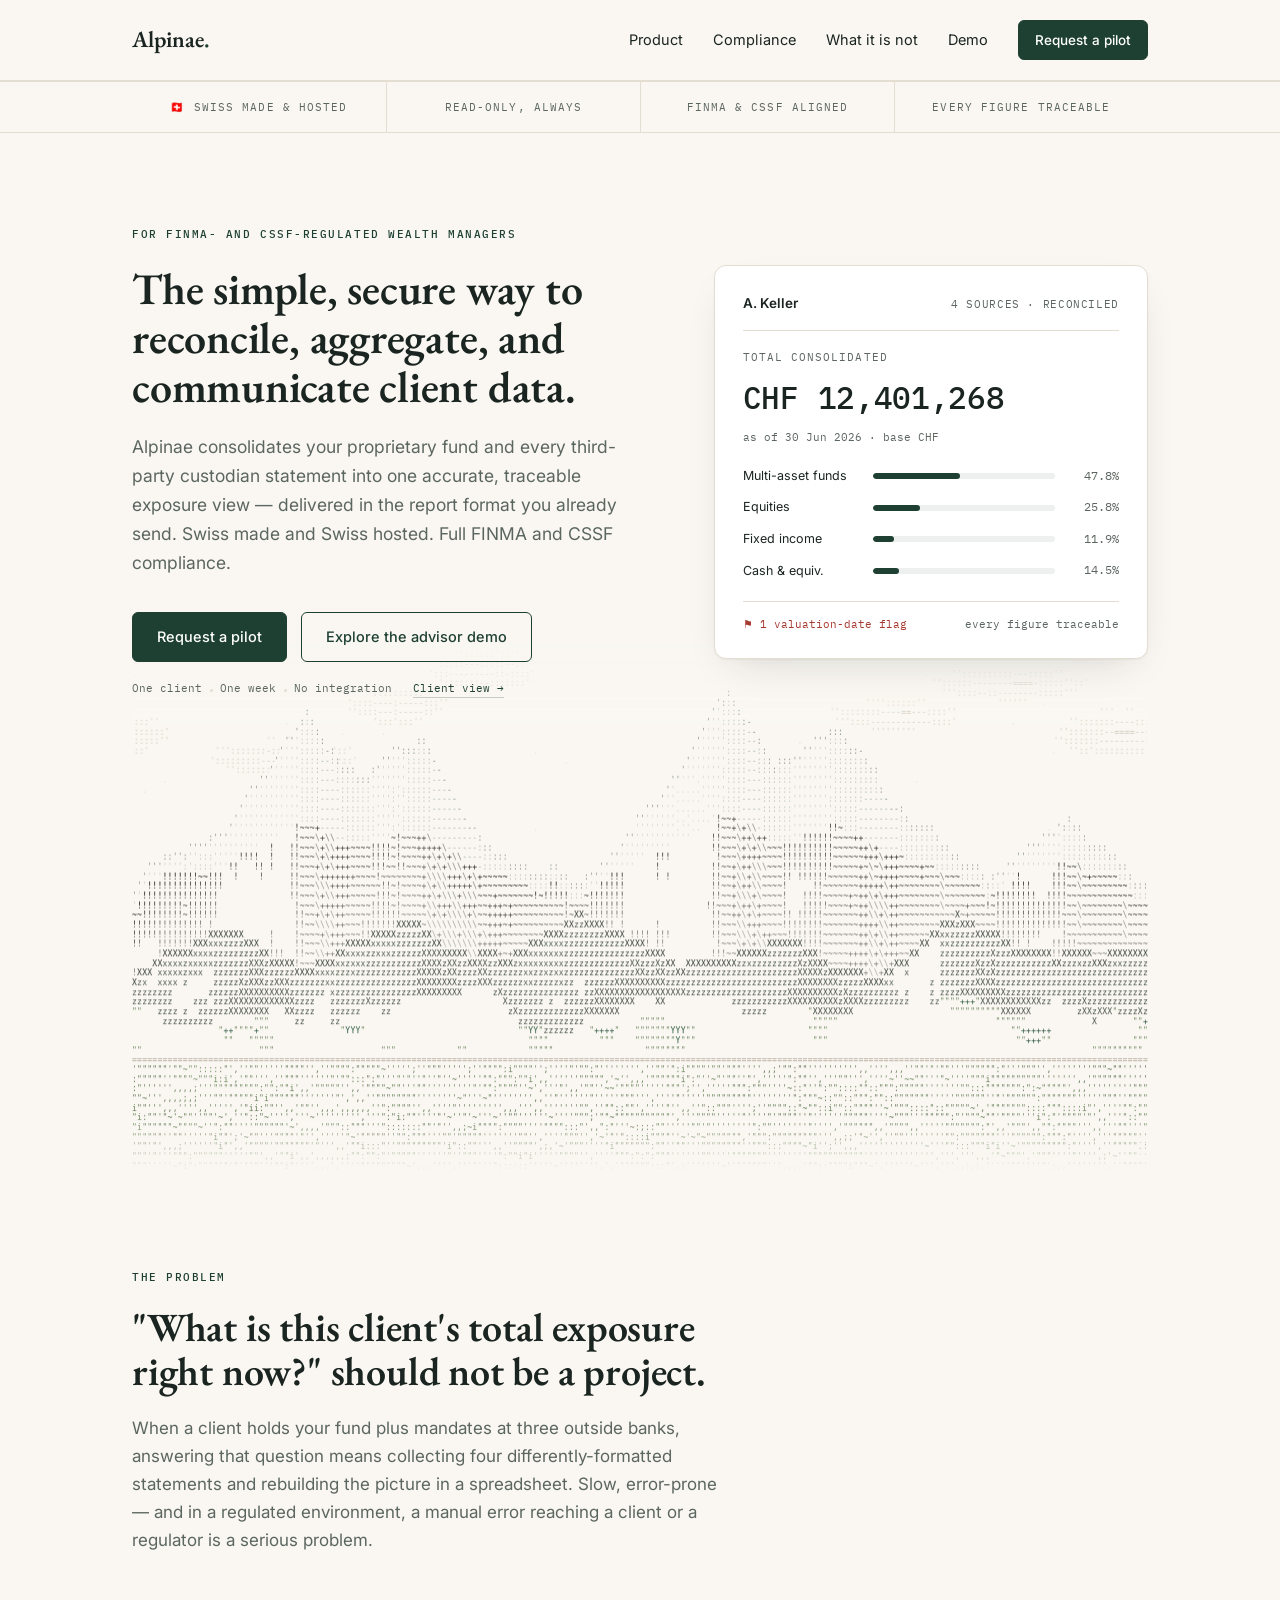
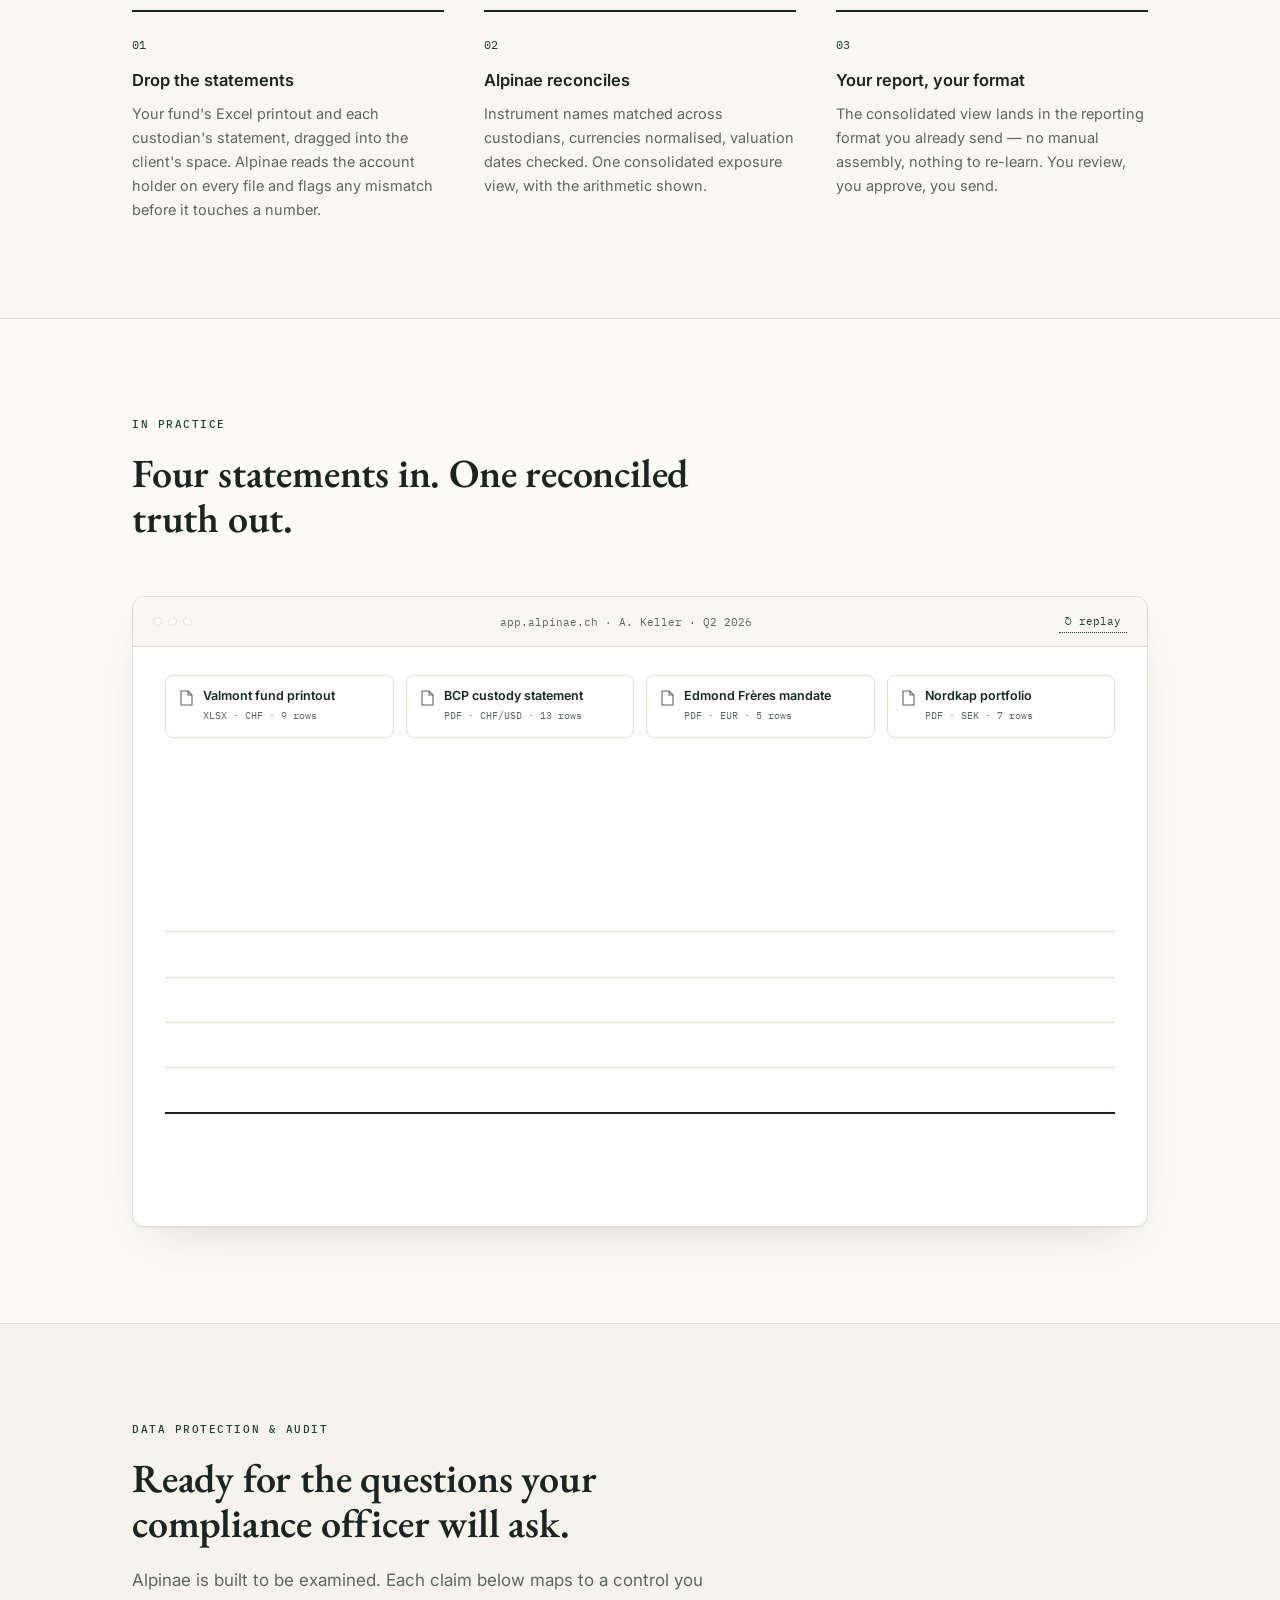
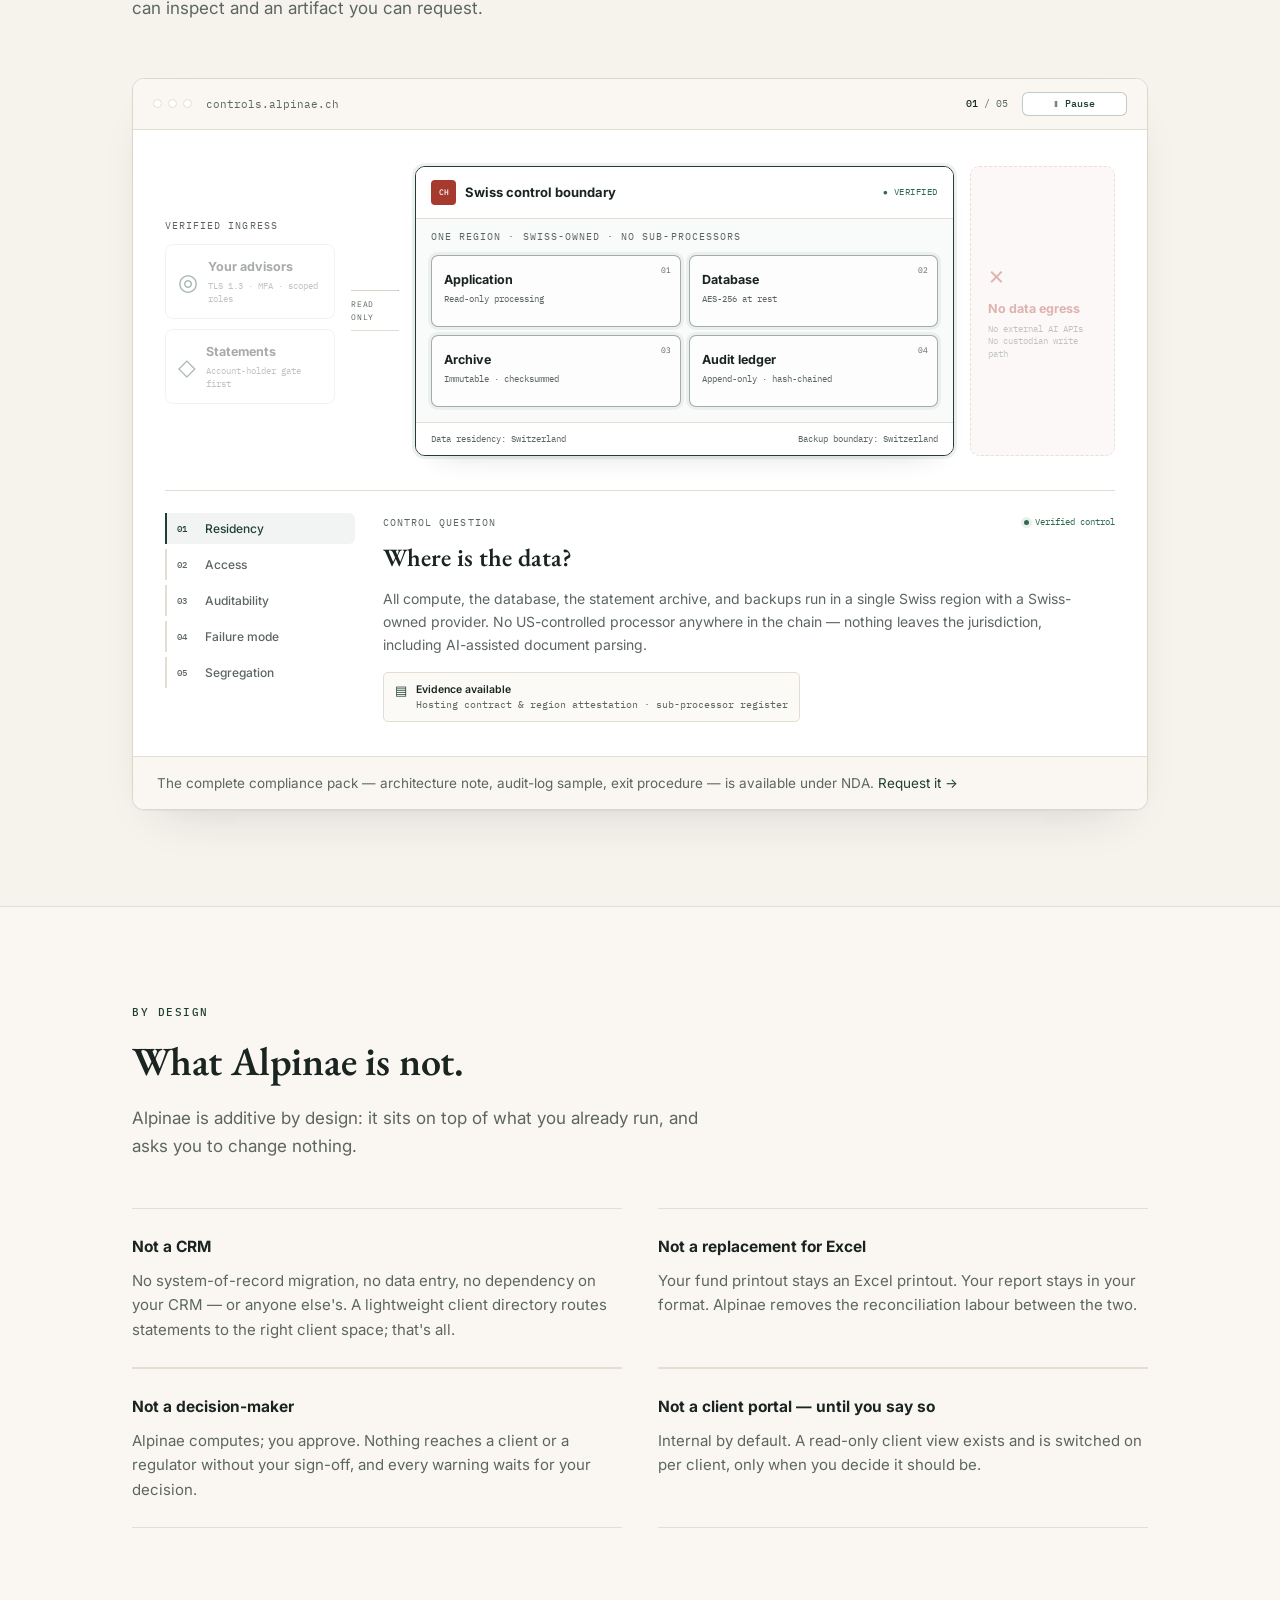
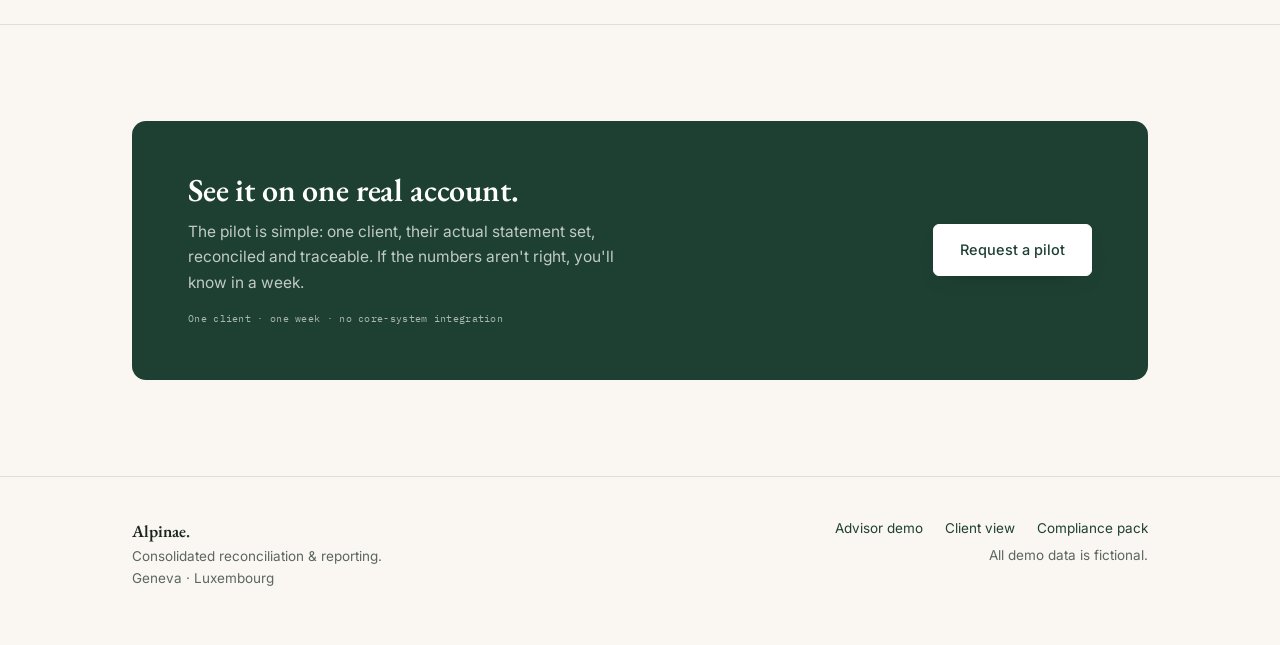
==== commit 574b3406: "Hero: animated ASCII alpine band; fact strip under nav - Replace the hand-drawn alpine SVG with a pr" ====
--- a/index.html
+++ b/index.html
@@ -28,6 +28,15 @@
   </div>
 </nav>
 
+<div class="facts">
+  <div class="container facts-inner">
+    <span class="fact">🇨🇭 Swiss made &amp; hosted</span>
+    <span class="fact">Read-only, always</span>
+    <span class="fact">FINMA &amp; CSSF aligned</span>
+    <span class="fact">Every figure traceable</span>
+  </div>
+</div>
+
 <header class="hero">
   <div class="container hero-grid">
     <div>
@@ -68,241 +77,10 @@
   </div>
 </header>
 
-<div class="facts">
-  <div class="container facts-inner">
-    <span class="fact">🇨🇭 Swiss made &amp; hosted</span>
-    <span class="fact">Read-only, always</span>
-    <span class="fact">FINMA &amp; CSSF aligned</span>
-    <span class="fact">Every figure traceable</span>
-  </div>
-</div>
-
-<section class="alpine-band" aria-label="Swiss alpine landscape">
-  <svg class="alpine-scene" viewBox="0 0 1200 430" preserveAspectRatio="xMidYMid slice" role="img"
-       aria-labelledby="alpine-title alpine-description" xmlns="http://www.w3.org/2000/svg">
-    <title id="alpine-title">A train crossing a Swiss alpine valley</title>
-    <desc id="alpine-description">A calm, layered mountain landscape drawn in Alpinae cream, forest green, charcoal and warm ochre.</desc>
-    <defs>
-      <linearGradient id="alpine-sky" x1="0" y1="0" x2="0" y2="1">
-        <stop offset="0" stop-color="#FAF7F2"/><stop offset="1" stop-color="#EAE4D9"/>
-      </linearGradient>
-      <linearGradient id="alpine-meadow" x1="0" y1="0" x2="1" y2="1">
-        <stop offset="0" stop-color="#708060"/><stop offset="1" stop-color="#3F5B46"/>
-      </linearGradient>
-      <clipPath id="alpine-clip"><rect width="1200" height="430" rx="12"/></clipPath>
-      <filter id="alpine-shadow" x="-20%" y="-50%" width="140%" height="200%">
-        <feDropShadow dx="0" dy="2" stdDeviation="2" flood-color="#142B23" flood-opacity=".24"/>
-      </filter>
-      <symbol id="alpine-pine" viewBox="0 0 20 38">
-        <path d="M10 0 4.5 12H8L2 24h6v14h4V24h6l-6-12h3.5Z" fill="#17382E"/>
-      </symbol>
-      <symbol id="alpine-car" viewBox="0 0 82 25">
-        <rect x="1" y="1" width="80" height="20" rx="3" fill="#B78D43" stroke="#17382E" stroke-width="2"/>
-        <path d="M7 6h67v8H7Z" fill="#203C34"/>
-        <g fill="#F2EADF"><rect x="10" y="7" width="10" height="6" rx="1"/><rect x="24" y="7" width="10" height="6" rx="1"/><rect x="38" y="7" width="10" height="6" rx="1"/><rect x="52" y="7" width="10" height="6" rx="1"/><rect x="66" y="7" width="5" height="6" rx="1"/></g>
-        <circle cx="16" cy="22" r="2.5" fill="#142B23"/><circle cx="66" cy="22" r="2.5" fill="#142B23"/>
-      </symbol>
-    </defs>
-
-    <g clip-path="url(#alpine-clip)">
-      <rect width="1200" height="430" fill="url(#alpine-sky)"/>
-      <circle cx="797" cy="87" r="58" fill="#F5EFE5"/>
-
-      <!-- Restrained cloud groups leave breathing room around the peaks. -->
-      <g fill="#FFFFFF" opacity=".9">
-        <path d="M45 83c13-27 53-31 72-7 15-34 65-39 88-7 35-8 67 12 72 42H27c1-12 7-21 18-28Z"/>
-        <path d="M459 70c11-22 43-26 60-7 15-28 56-29 73-2 29-5 54 11 59 35H445c0-11 5-20 14-26Z"/>
-        <path d="M937 61c13-26 51-30 70-7 20-31 67-28 82 6 29-3 54 14 57 40H918c1-17 7-30 19-39Z"/>
-      </g>
-
-      <!-- Distant left range: broad forms rather than a row of spikes. -->
-      <path d="M0 264 84 194l50 30 74-92 89 100 80-64 104 102 68 26v72H0Z" fill="#7C837A"/>
-      <path d="m0 264 84-70 50 30 74-92 28 98 61 2 80-64 41 108 63-6 68 26v74H0Z" fill="#5C6660"/>
-      <path d="m151 202 57-70 58 65-43-25-22 36-29 12Z" fill="#F8F4ED"/>
-      <path d="m332 204 45-36 61 60-45-23-25 24Z" fill="#EAE4D9"/>
-
-      <!-- Central snow massif frames the valley opening. -->
-      <path d="M394 304 497 220l64 35 105-142 90 113 75-60 117 129v74H381Z" fill="#69716A"/>
-      <path d="m497 220 64 35 105-142 90 113 75-60 50 55-55-22-46 50-46-29-68 91-52-55-63 36Z" fill="#FEFCF8"/>
-      <path d="m561 255 53 1 52-143 27 130 41-23 46 103 51-157 42 120 75 9v77H526Z" fill="#4D5751"/>
-      <path d="m666 113 27 130-20-23-18 18-24-8 13-63Z" fill="#F8F4ED"/>
-      <path d="m614 256 52-143 27 130-29 29-28 52Z" fill="#737A70"/>
-
-      <!-- The right wall echoes the Eiger without becoming a black block. -->
-      <path d="M815 303 866 245l23-104 56-42 41-99h214v316l-177 51Z" fill="#515952"/>
-      <path d="m906 270 29-126 54-38L1028 0h172v284l-113 54Z" fill="#343F38"/>
-      <path d="m1033 0-40 109 65-30-8 76 66-31-18 88 102-36V0Z" fill="#26332D"/>
-      <g fill="#F8F4ED">
-        <path d="m914 162 22-44 53-12-24 46-45 31Z"/>
-        <path d="m970 250 38-57 43-4-29 39 70-25-38 45-58 22Z"/>
-        <path d="m834 286 52-45 42 11-39 39Z"/>
-      </g>
-      <g fill="none" stroke="#687069" stroke-width="3" opacity=".55">
-        <path d="m1082 28-14 78 22 53-25 85"/><path d="m1137 18-12 82 18 52-19 76"/>
-        <path d="m987 118-7 65 19 37"/><path d="m931 160-1 62 18 40"/>
-      </g>
-
-      <!-- Soft, overlapping hill contours pull the eye into the centre. -->
-      <path d="M0 300c148-67 287-39 418 17 110 47 202 50 322 5 166-62 302-91 460-60v168H0Z" fill="#8B9770"/>
-      <path d="M0 327c141-48 278-24 410 28 115 45 222 45 343 2 163-58 310-67 447-38v111H0Z" fill="url(#alpine-meadow)"/>
-      <path d="M0 365c124-37 255-25 378 16 139 46 260 48 398 7 161-48 302-46 424-17v59H0Z" fill="#214236"/>
-      <path d="M0 307c106-22 205-10 299 25 68 25 128 36 181 31-106 9-197 2-278-17C128 329 60 327 0 342Z" fill="#A0A97A" opacity=".7"/>
-      <path d="M684 353c137-57 310-75 516-46v42c-162-24-302-10-421 29Z" fill="#97A36F" opacity=".72"/>
-
-      <!-- Pine clusters are intentionally small and irregular. -->
-      <g opacity=".96">
-        <use href="#alpine-pine" x="61" y="317" width="14" height="27"/><use href="#alpine-pine" x="84" y="305" width="18" height="34"/>
-        <use href="#alpine-pine" x="119" y="322" width="13" height="25"/><use href="#alpine-pine" x="154" y="307" width="19" height="36"/>
-        <use href="#alpine-pine" x="197" y="324" width="14" height="27"/><use href="#alpine-pine" x="237" y="333" width="12" height="23"/>
-        <use href="#alpine-pine" x="280" y="330" width="15" height="29"/><use href="#alpine-pine" x="336" y="341" width="17" height="32"/>
-        <use href="#alpine-pine" x="774" y="327" width="13" height="25"/><use href="#alpine-pine" x="816" y="312" width="17" height="32"/>
-        <use href="#alpine-pine" x="862" y="300" width="19" height="36"/><use href="#alpine-pine" x="912" y="306" width="15" height="28"/>
-        <use href="#alpine-pine" x="957" y="290" width="18" height="34"/><use href="#alpine-pine" x="1007" y="298" width="14" height="27"/>
-        <use href="#alpine-pine" x="1052" y="286" width="18" height="35"/><use href="#alpine-pine" x="1110" y="300" width="15" height="29"/>
-      </g>
-
-      <!-- Foreground textures, winding track and a small dark-green tarn. -->
-      <path d="M0 392c156-31 295-9 426 23 113 27 229 21 358-14 159-43 298-41 416-17v46H0Z" fill="#17382E"/>
-      <path d="M0 414c174-23 330-7 466 16H0Z" fill="#142B23"/>
-      <path d="M963 384c27-13 69-14 97-3 25 10 18 26-11 34-31 9-82 5-97-8-8-7-3-15 11-23Z" fill="#183B32"/>
-      <path d="M972 386c23-6 55-7 78-1-16 7-60 11-84 7Z" fill="#667B68" opacity=".72"/>
-      <g fill="none" stroke="#CFC19E" stroke-linecap="round">
-        <path d="M1124 319c-37 29-64 62-81 101" stroke-width="7"/><path d="M1124 319c-37 29-64 62-81 101" stroke="#526052" stroke-width="1.5"/>
-        <path d="M18 397c108-24 194-23 272-4" stroke-width="1" opacity=".65"/>
-        <path d="M718 378c120-29 230-30 328-11" stroke-width="1" opacity=".6"/>
-      </g>
-
-      <path d="M118 423c165-39 322-42 472-25 158 19 314 14 477-23" fill="none" stroke="#142B23" stroke-width="10"/>
-      <path d="M118 421c165-39 322-42 472-25 158 19 314 14 477-23" fill="none" stroke="#D1C29F" stroke-width="5"/>
-      <path d="M118 419c165-39 322-42 472-25 158 19 314 14 477-23" fill="none" stroke="#FAF7F2" stroke-width="1"/>
-
-      <!-- A smaller train acts as a focal accent instead of dominating the scene. -->
-      <g transform="translate(311 384) rotate(-1)" filter="url(#alpine-shadow)">
-        <use href="#alpine-car" x="0" y="4" width="82" height="25"/><use href="#alpine-car" x="79" y="1" width="82" height="25"/>
-        <use href="#alpine-car" x="158" y="0" width="82" height="25"/><use href="#alpine-car" x="237" y="2" width="82" height="25"/>
-      </g>
-
-      <!-- Final art direction: editorial alpine engraving. The restrained linework,
-           hatching and contour fields replace the earlier flat poster treatment. -->
-      <g id="alpine-engraving">
-        <defs>
-          <pattern id="rock-hatch" width="9" height="9" patternUnits="userSpaceOnUse" patternTransform="rotate(18)">
-            <line x1="0" y1="0" x2="0" y2="9" stroke="#1E4033" stroke-width="1" opacity=".2"/>
-          </pattern>
-          <pattern id="rock-crosshatch" width="12" height="12" patternUnits="userSpaceOnUse">
-            <path d="M0 12 12 0M-3 3 3-3M9 15l6-6" fill="none" stroke="#1E4033" stroke-width=".8" opacity=".14"/>
-          </pattern>
-          <symbol id="engraved-pine" viewBox="0 0 14 30">
-            <path d="M7 0 3 9h2L1.5 17h3L1 24h5v6h2v-6h5l-3.5-7h3L9 9h2Z" fill="#1E4033"/>
-          </symbol>
-          <symbol id="alpine-fir" viewBox="0 0 20 46">
-            <path d="M10 0c-1 5-3 9-6 13l3-1c-2 5-4 9-7 13l5-2c-1 5-3 9-5 13l8-3v13h4V33l8 3c-3-5-4-9-5-13l5 2c-4-5-6-9-7-13l3 1c-3-4-5-8-6-13Z" fill="currentColor"/>
-            <path d="M10 8v31" stroke="#142B23" stroke-width=".65" opacity=".5"/>
-          </symbol>
-          <symbol id="fir-stand" viewBox="0 0 160 66">
-            <g color="#44614C" opacity=".55">
-              <use href="#alpine-fir" x="9" y="19" width="17" height="40"/><use href="#alpine-fir" x="31" y="13" width="19" height="45"/>
-              <use href="#alpine-fir" x="58" y="20" width="16" height="38"/><use href="#alpine-fir" x="82" y="11" width="20" height="47"/>
-              <use href="#alpine-fir" x="113" y="17" width="18" height="42"/><use href="#alpine-fir" x="137" y="23" width="15" height="36"/>
-            </g>
-            <g color="#17382E">
-              <use href="#alpine-fir" x="0" y="24" width="16" height="38"/><use href="#alpine-fir" x="19" y="8" width="22" height="52"/>
-              <use href="#alpine-fir" x="47" y="17" width="18" height="43"/><use href="#alpine-fir" x="68" y="2" width="25" height="58"/>
-              <use href="#alpine-fir" x="98" y="14" width="20" height="47"/><use href="#alpine-fir" x="124" y="7" width="23" height="54"/>
-              <use href="#alpine-fir" x="146" y="26" width="14" height="34"/>
-            </g>
-          </symbol>
-        </defs>
-
-        <rect width="1200" height="430" fill="#F8F5EF"/>
-        <g fill="none" stroke="#BDB5A8" stroke-width=".75" opacity=".42">
-          <path d="M0 54c173 12 320 8 443-12 147-24 308-22 483 6 94 15 185 17 274 7"/>
-          <path d="M0 72c146 9 282 4 408-15 158-23 329-20 513 10 101 17 194 19 279 11"/>
-        </g>
-        <g fill="#FDFBF7" stroke="#D7CFC3" stroke-width="1">
-          <path d="M46 104c9-23 36-33 58-21 15-29 56-33 76-7 24-8 50 6 56 29Z"/>
-          <path d="M393 77c11-25 43-32 65-14 18-31 65-29 79 7 27-2 47 12 54 34H376c1-11 6-20 17-27Z"/>
-          <path d="M807 92c10-22 39-28 58-12 18-27 57-24 71 6 22 1 39 12 46 31H791c1-10 6-18 16-25Z"/>
-        </g>
-
-        <!-- The distant valley is softly modelled; only the right rock face carries dense hatch. -->
-        <path d="M0 288 68 231l49 24 71-73 69 62 59-36 82 71 61 22v62H0Z" fill="#E7E4DB" stroke="#526058" stroke-width="1.2"/>
-        <path d="m0 288 68-57 49 24 71-73 20 69 49-7 59-36 25 77 57-6 61 22v62H0Z" fill="url(#rock-crosshatch)"/>
-        <path d="m145 226 43-44 38 34-30-14-18 25-18 8Z" fill="#FDFBF7"/>
-        <path d="M365 320 449 260l67 22 72-82 59 48 63-51 86 107v59H352Z" fill="#E2E1D8" stroke="#526058" stroke-width="1.15"/>
-        <path d="m449 260 67 22 72-82 59 48 63-51 42 51-47-19-29 35-32-17-46 54-35-32-53 34Z" fill="#FDFBF7"/>
-        <path d="m516 282 47 21 25-103 20 79 39-31 38 80 25-131 42 106 44 1v59H501Z" fill="url(#rock-hatch)" stroke="#526058" stroke-width="1"/>
-
-        <path d="M742 323 801 270l24-107 55-37 47-126h273v315l-196 59Z" fill="#D9DAD2" stroke="#354B41" stroke-width="1.5"/>
-        <path d="m839 294 24-121 55-39L966 0h234v289l-145 58Z" fill="url(#rock-hatch)"/>
-        <path d="m966 0-48 134 55-27 3 79 57-32-15 84 88-35 94-10V0Z" fill="url(#rock-crosshatch)"/>
-        <g fill="#FDFBF7" stroke="#D8D1C6" stroke-width=".7">
-          <path d="m828 203 34-47 56-22-31 57-44 30Z"/>
-          <path d="m908 286 38-62 45-6-30 42 78-29-43 51-65 20Z"/>
-          <path d="m752 309 54-42 39 9-31 37Z"/>
-        </g>
-        <g fill="none" stroke="#1E4033" stroke-width="1" opacity=".38">
-          <path d="m995 28-17 71 17 43-25 91"/><path d="m1038 17-16 83 20 51-23 91"/>
-          <path d="m1084 9-14 91 18 57-21 77"/><path d="m1132 4-13 77 22 64-25 85"/>
-          <path d="m911 142-10 65 18 49"/><path d="m860 170-5 58 16 48"/>
-        </g>
-
-        <!-- Depth follows the reference: overlapping meadow shoulders descend into a distant valley. -->
-        <path d="M0 303C154 256 328 276 489 319c53 14 94 20 126 16 125-17 256-82 377-91 76-6 144 1 208 17v169H0Z" fill="#DCE2D5" stroke="#526058" stroke-width="1"/>
-        <path d="M0 335c137-35 274-19 407 25 93 31 169 36 238 18 154-41 288-91 420-87 50 1 95 8 135 19v120H0Z" fill="#AEBB93"/>
-        <path d="M0 369c126-29 248-17 370 20 112 34 221 42 330 19 160-34 315-50 500-18v40H0Z" fill="#6E876B"/>
-        <path d="M0 402c135-31 263-19 384 9 105 24 219 25 339 2 155-29 306-32 477-2v19H0Z" fill="#214236"/>
-        <path d="M0 381c96-29 186-28 269-4-104-5-194 7-269 33Z" fill="#355943" opacity=".72"/>
-        <path d="M697 408c133-40 282-52 503-27v29c-188-21-341-9-461 20Z" fill="#355943" opacity=".68"/>
-
-        <!-- Contours wrap the rolling slopes and compress naturally toward the valley floor. -->
-        <g fill="none" stroke="#526C5B" stroke-width="1" opacity=".76">
-          <path d="M0 317c143-38 290-19 431 25 82 25 149 31 202 22 138-24 270-83 399-89 62-3 118 2 168 13"/>
-          <path d="M0 345c132-31 264-15 395 27 101 32 187 37 264 20 145-34 281-75 412-71 46 1 89 7 129 16"/>
-          <path d="M0 375c124-26 246-13 366 23 116 35 226 40 333 18 156-33 309-42 501-11"/>
-        </g>
-        <g fill="none" stroke="#E8E2D7" stroke-width=".8" opacity=".66">
-          <path d="M24 392c94-18 182-14 264 8"/><path d="M41 408c88-14 166-8 238 10"/>
-          <path d="M747 398c119-24 236-27 351-12"/><path d="M781 415c94-17 190-18 287-7"/>
-        </g>
-
-        <!-- Dense fir stands shrink and soften toward the valley, creating a forest rather than icon rows. -->
-        <g>
-          <use href="#fir-stand" x="18" y="318" width="205" height="84"/>
-          <use href="#fir-stand" x="176" y="321" width="157" height="65" opacity=".9"/>
-          <use href="#fir-stand" x="310" y="316" width="112" height="46" opacity=".75"/>
-          <use href="#fir-stand" x="415" y="314" width="72" height="30" opacity=".58"/>
-          <use href="#fir-stand" x="689" y="311" width="67" height="28" opacity=".56"/>
-          <use href="#fir-stand" x="747" y="308" width="98" height="40" opacity=".7"/>
-          <use href="#fir-stand" x="827" y="301" width="137" height="56" opacity=".84"/>
-          <use href="#fir-stand" x="938" y="280" width="205" height="84"/>
-        </g>
-
-        <!-- A narrow walking trail bends through the meadow; it is deliberately not road-width. -->
-        <path d="M625 361c77 12 134 29 178 69" fill="none" stroke="#D1C19B" stroke-width="4" stroke-linecap="round"/>
-        <path d="M625 361c77 12 134 29 178 69" fill="none" stroke="#526058" stroke-width=".8" stroke-linecap="round"/>
-        <path d="M926 399c28-12 69-12 95-1 22 9 15 22-12 28-29 7-72 2-86-9-8-7-6-12 3-18Z" fill="#17382E"/>
-
-        <!-- The railway follows the lower hillside contour, then curves away on the right as in the reference. -->
-        <path d="M58 429c178-37 349-48 518-37 160 10 305 0 438-32 61-15 101-41 127-78" fill="none" stroke="#17382E" stroke-width="9"/>
-        <path d="M58 426c178-37 349-48 518-37 160 10 305 0 438-32 61-15 101-41 127-78" fill="none" stroke="#D1C19B" stroke-width="4.5"/>
-        <path d="M58 424c178-37 349-48 518-37 160 10 305 0 438-32 61-15 101-41 127-78" fill="none" stroke="#F8F5EF" stroke-width=".8"/>
-        <g filter="url(#alpine-shadow)">
-          <use href="#alpine-car" transform="translate(176 399) rotate(-6) scale(1.02 .97)" width="82" height="25"/>
-          <use href="#alpine-car" transform="translate(258 391) rotate(-4) scale(.96 .92)" width="82" height="25"/>
-          <use href="#alpine-car" transform="translate(336 386) rotate(-2) scale(.9 .87)" width="82" height="25"/>
-          <use href="#alpine-car" transform="translate(408 383) rotate(0) scale(.84 .82)" width="82" height="25"/>
-          <use href="#alpine-car" transform="translate(476 383) rotate(1) scale(.78 .77)" width="82" height="25"/>
-        </g>
-
-        <g font-family="'IBM Plex Mono', monospace" font-size="8" letter-spacing="1.2" fill="#5C6660">
-          <text x="32" y="29">ALPINE TRANSIT · BERNESE OBERLAND</text>
-          <text x="1168" y="29" text-anchor="end">46.584° N · 8.006° E</text>
-        </g>
-      </g>
-    </g>
-  </svg>
-</section>
+<figure class="ascii-band" id="ascii-band" role="img" aria-label="A Swiss alpine valley with a passing train, rendered in animated ASCII characters">
+  <canvas id="ascii-scene" aria-hidden="true"></canvas>
+  <figcaption class="sr-only">Snow-capped peaks, drifting clouds, wind moving over the meadow, and a small train crossing the valley floor — drawn entirely in coloured monospace characters.</figcaption>
+</figure>
 
 <section class="section" id="product">
   <div class="container">
@@ -797,5 +575,473 @@
 
 </script>
 
+<script>
+(() => {
+  "use strict";
+
+  const COLS = 200;
+  const ROWS = 56;
+  const CELL_ASPECT = 1.9;               // cell height / cell width
+  const PAPER = "#FAF7F2";
+
+  // Curated per-region ramps — a single global ramp puts punctuation noise
+  // ("?][}{") in the midtones, which reads as static rather than terrain.
+  const SNOW_RAMP = "`.':-=";
+  const FAR_RAMP = ".,:;!~+=zx";
+  const NEAR_RAMP = ":;~+=xzXH#8";
+  const FOREST_RAMP = "!iy+YT#";
+  const MEADOW_RAMP = ".,'\":;~ii";
+  const FPS_INTERVAL = 80;               // ~12 fps — ASCII reads better slightly stepped
+
+  const TRACK_Y = ROWS - 12;             // rail row; train rides on TRACK_Y - 1
+  const MEADOW_Y = TRACK_Y + 1;
+
+  const stage = document.getElementById("ascii-band");
+  const canvas = document.getElementById("ascii-scene");
+  const ctx = canvas.getContext("2d", { alpha: false });
+
+  const staticC = document.createElement("canvas");
+  const staticX = staticC.getContext("2d", { alpha: false });
+  const cloudC = document.createElement("canvas");
+  const cloudX = cloudC.getContext("2d");
+
+  let seed = 1913;                       // year the Lötschberg line opened
+  let scene = null;
+  let cellW = 0, cellH = 0, fontSize = 0;
+  let running = !matchMedia("(prefers-reduced-motion: reduce)").matches;
+  let visible = true;
+  let lastFrame = -Infinity;
+
+  // ---------- deterministic noise ----------
+
+  function hash(x, y) {
+    let h = (x * 374761393 + y * 668265263 + seed * 974634211) | 0;
+    h = Math.imul(h ^ (h >>> 13), 1274126177);
+    return ((h ^ (h >>> 16)) >>> 0) / 4294967296;
+  }
+
+  function noise(x, y) {
+    const xi = Math.floor(x), yi = Math.floor(y);
+    const xf = x - xi, yf = y - yi;
+    const u = xf * xf * (3 - 2 * xf), v = yf * yf * (3 - 2 * yf);
+    const a = hash(xi, yi), b = hash(xi + 1, yi);
+    const c = hash(xi, yi + 1), d = hash(xi + 1, yi + 1);
+    return a + (b - a) * u + (c - a) * v + (a - b - c + d) * u * v;
+  }
+
+  function fbm(x, y, octaves) {
+    let sum = 0, amp = 0.5, freq = 1;
+    for (let i = 0; i < octaves; i += 1) {
+      sum += amp * noise(x * freq, y * freq);
+      freq *= 2;
+      amp *= 0.5;
+    }
+    return sum;
+  }
+
+  // Ridgelines are art-directed, not generated: noise alone has no
+  // composition. Control points define the silhouette; noise only jitters it.
+  const FAR_PTS = [
+    [0, 26], [18, 20], [34, 9], [44, 15], [56, 11], [70, 22], [88, 26],
+    [104, 17], [117, 6], [126, 13], [139, 10], [152, 19], [168, 25],
+    [184, 20], [199, 26],
+  ];
+  const NEAR_PTS = [
+    [0, 36], [16, 31], [34, 35], [52, 30], [72, 34], [90, 29], [108, 35],
+    [126, 32], [144, 36], [162, 30], [182, 34], [199, 32],
+  ];
+
+  function polyline(points, x) {
+    for (let p = 0; p < points.length - 1; p += 1) {
+      const [x0, y0] = points[p], [x1, y1] = points[p + 1];
+      if (x >= x0 && x <= x1) return y0 + (y1 - y0) * (x - x0) / (x1 - x0);
+    }
+    return points[points.length - 1][1];
+  }
+
+  // ---------- palette helpers ----------
+
+  function mix(hexA, hexB, t) {
+    t = Math.max(0, Math.min(1, t));
+    const a = parseInt(hexA.slice(1), 16), b = parseInt(hexB.slice(1), 16);
+    const r = Math.round((a >> 16) + (((b >> 16) & 255) - (a >> 16)) * t);
+    const g = Math.round(((a >> 8) & 255) + (((b >> 8) & 255) - ((a >> 8) & 255)) * t);
+    const bl = Math.round((a & 255) + ((b & 255) - (a & 255)) * t);
+    return `rgb(${r} ${g} ${bl})`;
+  }
+
+  const MEADOW = ["#5B7150", "#637B57", "#6C855E", "#758F66", "#7E986E"];
+
+  function pick(ramp, t) {
+    const i = Math.max(0, Math.min(ramp.length - 1, Math.round(t * (ramp.length - 1))));
+    return ramp[i];
+  }
+
+  const clamp = (v, a, b) => (v < a ? a : v > b ? b : v);
+
+  // ---------- scene build (pure data, resolution-independent) ----------
+
+  function buildScene() {
+    const chars = new Array(COLS * ROWS).fill(" ");
+    const colors = new Array(COLS * ROWS).fill(PAPER);
+    const meadowCells = [];               // { x, y, rampIndex, color }
+
+    const farCrest = new Array(COLS);
+    const nearCrest = new Array(COLS);
+    const forestTop = new Array(COLS);
+    const skyTop = new Array(COLS);       // cloud clip line
+
+    for (let x = 0; x < COLS; x += 1) {
+      farCrest[x] = Math.round(polyline(FAR_PTS, x) + 1.6 * (noise(x * 0.35, 21) - 0.5));
+      nearCrest[x] = Math.round(polyline(NEAR_PTS, x) + 1.6 * (noise(x * 0.3, 63) - 0.5));
+      // fingered forest edge — two octaves so the treeline isn't a flat rule
+      forestTop[x] = Math.round(TRACK_Y - 5
+        + 4.5 * (noise(x * 0.09, 77) - 0.5)
+        + 2.0 * (noise(x * 0.28, 131) - 0.5));
+      skyTop[x] = Math.min(farCrest[x], nearCrest[x]);
+    }
+
+    const slopeAt = (arr, x) =>
+      (arr[Math.min(COLS - 1, x + 2)] - arr[Math.max(0, x - 2)]) / 4;
+
+    // Directional light (upper-left): a face whose crest descends to the right
+    // turns away from the light → shadow; a rising face is lit. Smoothed over a
+    // wide window so the whole flank shares one tone instead of speckling.
+    // 0 = deep shadow, 1 = full sun.
+    const lightAt = (arr, x) => {
+      const s = (arr[Math.min(COLS - 1, x + 4)] - arr[Math.max(0, x - 4)]) / 8;
+      return clamp(0.5 - s * 0.52, 0.05, 0.97);
+    };
+    const farLit = new Array(COLS);
+    const nearLit = new Array(COLS);
+    for (let x = 0; x < COLS; x += 1) {
+      farLit[x] = lightAt(farCrest, x);
+      nearLit[x] = lightAt(nearCrest, x);
+    }
+
+    for (let y = 0; y < ROWS; y += 1) {
+      for (let x = 0; x < COLS; x += 1) {
+        const i = y * COLS + x;
+        // x/y frequencies compensate for tall cells so the noise is
+        // isotropic on screen — otherwise it bands horizontally
+        const tex = fbm(x * 0.11, y * 0.21, 4);
+
+        if (y > TRACK_Y) {
+          // meadow — light and airy, animated by gusts
+          let t = 0.7 * fbm(x * 0.3, y * 0.55, 3);
+          if (hash(x * 7 + 2, y * 3 + 1) > 0.95) t += 0.45;   // odd tuft
+          const shade = Math.max(0, Math.min(MEADOW.length - 1,
+            Math.floor(fbm(x * 0.08, y * 0.2, 2) * MEADOW.length)));
+          chars[i] = pick(MEADOW_RAMP, t);
+          colors[i] = MEADOW[shade];
+          meadowCells.push({
+            x, y,
+            rampIndex: Math.max(0, Math.min(MEADOW_RAMP.length - 1,
+              Math.round(t * (MEADOW_RAMP.length - 1)))),
+            color: MEADOW[shade],
+          });
+
+        } else if (y === TRACK_Y) {
+          chars[i] = "=";
+          colors[i] = "#A79D8C";
+
+        } else if (y >= forestTop[x]) {
+          // forest band — scattered pine clumps over meadow, so the treeline
+          // reads as stippled stands rather than a solid dark rule
+          const clump = fbm(x * 0.14, y * 0.34, 2);
+          if (clump < 0.52) {
+            continue;                                                  // meadow gap → paper
+          } else if (clump < 0.6) {
+            chars[i] = pick(MEADOW_RAMP, 0.4);                         // sparse scrub
+            colors[i] = MEADOW[2];
+          } else {
+            chars[i] = pick(FOREST_RAMP, 0.3 + 0.55 * tex);
+            colors[i] = mix("#265039", "#37664B", tex);
+          }
+
+        } else if (y >= nearCrest[x]) {
+          // near ridge — solid dark foothill mass, one tone per lit/shadow face
+          const depth = y - nearCrest[x];
+          const lit = nearLit[x];
+          const slope = slopeAt(nearCrest, x);
+          const base = forestTop[x] - nearCrest[x];
+          const foot = base > 0 ? depth / base : 1;                   // 0 crest → 1 base
+          // shadow faces get denser glyphs; a valley-shadow gradient darkens the base
+          const t = clamp(0.4 + (1 - lit) * 0.34 + foot * 0.1 + (tex - 0.5) * 0.12, 0, 0.8);
+          if (depth === 0) {
+            chars[i] = pick(NEAR_RAMP, 0.72);                          // crisp crest edge
+            colors[i] = "#313A34";
+          } else if (lit > 0.5 && tex < 0.15 + (lit - 0.5) * 1.3) {
+            continue;                                                  // sunlit face goes porous
+          } else if (Math.abs(slope) > 0.55 && lit < 0.4 && hash(x * 5, y * 9) < 0.55) {
+            chars[i] = slope < 0 ? "/" : "\\";                         // shadowed flank striation
+            colors[i] = "#333D37";
+          } else {
+            chars[i] = pick(NEAR_RAMP, t);
+            // lit face → mossy green-grey, shadow face → deep pine
+            colors[i] = mix("#333D37", "#6B7867", lit - foot * 0.18 + (tex - 0.5) * 0.12);
+          }
+
+        } else if (y >= farCrest[x]) {
+          // far ridge — the star: snow-capped peaks with real light/shadow massing
+          const depth = y - farCrest[x];
+          const lit = farLit[x];
+          const slope = slopeAt(farCrest, x);
+          const height = 26 - farCrest[x];                            // 0 valley … ~20 summit
+          const snowDepth = Math.max(1.4, height * 0.62);
+          const band = nearCrest[x] - farCrest[x];
+          const haze = band > 0 ? depth / band : 0;                  // aerial fade toward base
+
+          if (depth < snowDepth) {
+            // snow: solid caps. Lit snow is cool grey (never paper-white, or it
+            // vanishes on ivory); shadow snow is a darker blue-grey giving volume.
+            const snowShade = clamp(0.4 + lit * 0.6 - (tex - 0.5) * 0.14, 0, 1);
+            chars[i] = pick(SNOW_RAMP, clamp(0.32 + (1 - lit) * 0.45 + (tex - 0.5) * 0.18, 0.14, 1));
+            colors[i] = mix("#8A968F", "#D2D8D2", snowShade);
+            if (depth === 0) colors[i] = "#828C86";                   // firm crest edge
+          } else {
+            // rock: strong lit/shadow bands; sunlit faces go porous so the massif
+            // reads as lit-left / shadow-right instead of a solid block.
+            const rockShade = clamp(0.36 + lit * 0.62, 0, 1);
+            if (lit > 0.52 && tex < 0.12 + (lit - 0.5) * 1.2 && haze > 0.15) {
+              // paper shows through on sunny flanks
+            } else if (Math.abs(slope) > 0.5 && lit < 0.45 && hash(x * 5, y * 9) < 0.6) {
+              chars[i] = slope < 0 ? "/" : "\\";                       // shadowed striation
+              colors[i] = mix("#5E6862", PAPER, haze * 0.5);
+            } else {
+              const t = clamp(0.35 + (1 - lit) * 0.34 + (tex - 0.5) * 0.2, 0, 0.72);
+              chars[i] = pick(FAR_RAMP, t);
+              const rock = mix("#5E6862", "#B2BAB2", rockShade);
+              colors[i] = mix(rock, PAPER, haze * 0.55);              // melt into distance
+            }
+          }
+
+        } else if (hash(x * 3 + 1, y * 5 + 2) > 0.992) {
+          // sky: near-empty, a few faint specks so it isn't a dead void
+          chars[i] = ".";
+          colors[i] = "#E7E1D5";
+        }
+      }
+    }
+
+    // clouds: soft ellipse blobs in the sky band, baked once
+    const clouds = [];
+    for (let c = 0; c < 6; c += 1) {
+      const cx = hash(c * 17 + 3, 5) * COLS;
+      const cy = 3 + hash(c * 29 + 7, 9) * 10;
+      const rx = 9 + hash(c * 41 + 1, 13) * 11;
+      const ry = 2 + hash(c * 53 + 5, 17) * 2;
+      for (let y = Math.max(0, Math.floor(cy - ry)); y <= Math.ceil(cy + ry); y += 1) {
+        for (let x = Math.floor(cx - rx); x <= Math.ceil(cx + rx); x += 1) {
+          const dx = (x - cx) / rx, dy = (y - cy) / ry;
+          const d = dx * dx + dy * dy;
+          if (d >= 1) continue;
+          const body = (1 - d) * (0.55 + 0.45 * noise(x * 0.4 + c * 9, y * 0.4));
+          if (body < 0.26) continue;
+          clouds.push({
+            x: ((x % COLS) + COLS) % COLS,
+            y,
+            char: pick(SNOW_RAMP, 0.2 + body * 0.8),
+            color: mix("#DAD3C6", "#C6BEAF", body),
+          });
+        }
+      }
+    }
+
+    return { chars, colors, meadowCells, skyTop, clouds };
+  }
+
+  // ---------- rendering ----------
+
+  function setFont(target) {
+    target.font = `500 ${fontSize}px "SF Mono", ui-monospace, Menlo, Consolas, monospace`;
+    target.textBaseline = "top";
+  }
+
+  function paintStatic() {
+    staticX.fillStyle = PAPER;
+    staticX.fillRect(0, 0, staticC.width, staticC.height);
+    setFont(staticX);
+    for (let y = 0; y < ROWS; y += 1) {
+      for (let x = 0; x < COLS; x += 1) {
+        const i = y * COLS + x;
+        if (scene.chars[i] === " ") continue;
+        staticX.fillStyle = scene.colors[i];
+        staticX.fillText(scene.chars[i], x * cellW, y * cellH);
+      }
+    }
+  }
+
+  function paintClouds() {
+    cloudX.clearRect(0, 0, cloudC.width, cloudC.height);
+    setFont(cloudX);
+    for (const cell of scene.clouds) {
+      cloudX.fillStyle = cell.color;
+      cloudX.fillText(cell.char, cell.x * cellW, cell.y * cellH);
+    }
+  }
+
+  function resize() {
+    const cssW = Math.max(320, canvas.clientWidth || stage.clientWidth || 1080);
+    const cssH = cssW * (ROWS * CELL_ASPECT) / COLS;
+    const dpr = Math.min(2, window.devicePixelRatio || 1);
+
+    canvas.style.height = `${cssH}px`;
+    canvas.width = Math.round(cssW * dpr);
+    canvas.height = Math.round(cssH * dpr);
+    staticC.width = cloudC.width = canvas.width;
+    staticC.height = cloudC.height = canvas.height;
+
+    cellW = canvas.width / COLS;
+    cellH = canvas.height / ROWS;
+    fontSize = Math.min(cellH * 1.05, cellW * 1.6);   // keep glyphs inside cells
+
+    paintStatic();
+    paintClouds();
+  }
+
+  // ---------- clouds drift, clipped above the ridgelines ----------
+
+  function drawClouds(now) {
+    const offset = running ? ((now % 140000) / 140000) * canvas.width : 0;
+    ctx.save();
+    ctx.beginPath();
+    ctx.moveTo(0, 0);
+    ctx.lineTo(canvas.width, 0);
+    for (let x = COLS - 1; x >= 0; x -= 1) {
+      ctx.lineTo((x + 0.5) * cellW, scene.skyTop[x] * cellH);
+    }
+    ctx.closePath();
+    ctx.clip();
+    ctx.drawImage(cloudC, -offset, 0);
+    ctx.drawImage(cloudC, canvas.width - offset, 0);
+    ctx.restore();
+  }
+
+  // ---------- wind gusts over the meadow ----------
+
+  const gusts = [];
+  let nextGustAt = 1500;
+
+  function spawnGust(now) {
+    gusts.push({
+      start: now,
+      duration: 9000 + hash(now | 0, 1) * 6000,
+      cy: MEADOW_Y + 2 + hash(now | 0, 2) * (ROWS - MEADOW_Y - 4),
+      rx: 16 + hash(now | 0, 3) * 22,
+      ry: 3 + hash(now | 0, 4) * 3.5,
+      dir: hash(now | 0, 5) < 0.5 ? -1 : 1,
+      strength: 0.5 + hash(now | 0, 6) * 0.4,
+    });
+    nextGustAt = now + 3000 + hash(now | 0, 7) * 5000;
+  }
+
+  function drawGusts(now) {
+    if (now >= nextGustAt && gusts.length < 3) spawnGust(now);
+    setFont(ctx);
+    for (let g = gusts.length - 1; g >= 0; g -= 1) {
+      const gust = gusts[g];
+      const progress = (now - gust.start) / gust.duration;
+      if (progress >= 1) { gusts.splice(g, 1); continue; }
+
+      const travel = COLS + gust.rx * 2;
+      const centerX = gust.dir > 0
+        ? -gust.rx + progress * travel
+        : COLS + gust.rx - progress * travel;
+      const envelope = Math.sin(Math.PI * progress) * gust.strength;
+      const phase = Math.floor(progress * 7);
+
+      for (const cell of scene.meadowCells) {
+        const dx = (cell.x - centerX) / gust.rx;
+        const dy = (cell.y - gust.cy) / gust.ry;
+        const d = dx * dx + dy * dy;
+        if (d >= 1) continue;
+        if (envelope * (1 - d) < 0.12) continue;
+
+        const flip = (cell.x * 13 + cell.y * 7 + phase) % 2 === 0 ? 2 : -2;
+        const j = Math.max(0, Math.min(MEADOW_RAMP.length - 1, cell.rampIndex + flip));
+
+        ctx.fillStyle = PAPER;
+        ctx.fillRect(cell.x * cellW, cell.y * cellH, cellW + 0.5, cellH + 0.5);
+        ctx.fillStyle = cell.color;
+        ctx.fillText(MEADOW_RAMP[j], cell.x * cellW, cell.y * cellH);
+      }
+    }
+  }
+
+  // ---------- the train ----------
+
+  const TRAIN_R = "[###][###][###]>";
+  const TRAIN_L = "<[###][###][###]";
+  const TRAIN_SPEED = 7.5;               // cells per second
+  let train = null;
+  let nextTrainAt = 4000;
+  let trainDir = 1;
+
+  function drawTrain(now) {
+    if (!train && now >= nextTrainAt) {
+      train = { start: now, dir: trainDir };
+      trainDir = -trainDir;
+    }
+    if (!train) return;
+
+    const body = train.dir > 0 ? TRAIN_R : TRAIN_L;
+    const traveled = ((now - train.start) / 1000) * TRAIN_SPEED;
+    const head = train.dir > 0 ? -body.length + traveled : COLS - traveled;
+
+    if (traveled > COLS + body.length) {
+      train = null;
+      nextTrainAt = now + 16000 + hash(now | 0, 8) * 18000;
+      return;
+    }
+
+    setFont(ctx);
+    const y = TRACK_Y - 1;
+    for (let k = 0; k < body.length; k += 1) {
+      const x = Math.round(head) + k;
+      if (x < 0 || x >= COLS) continue;
+      ctx.fillStyle = PAPER;
+      ctx.fillRect(x * cellW, y * cellH, cellW + 0.5, cellH + 0.5);
+      ctx.fillStyle = "#142B23";
+      ctx.fillText(body[k], x * cellW, y * cellH);
+    }
+  }
+
+  // ---------- frame loop ----------
+
+  function drawFrame(now) {
+    ctx.drawImage(staticC, 0, 0);
+    drawClouds(now);
+    if (running) {
+      drawGusts(now);
+      drawTrain(now);
+    }
+  }
+
+  function tick(now) {
+    if (running && visible && now - lastFrame >= FPS_INTERVAL) {
+      drawFrame(now);
+      lastFrame = now;
+    }
+    requestAnimationFrame(tick);
+  }
+
+  // ---------- wiring ----------
+
+  function rebuild() {
+    scene = buildScene();
+    resize();
+    drawFrame(performance.now());
+  }
+
+  new ResizeObserver(() => { resize(); drawFrame(performance.now()); }).observe(stage);
+  new IntersectionObserver(entries => { visible = entries[0].isIntersecting; }).observe(stage);
+  document.addEventListener("visibilitychange", () => { visible = !document.hidden; });
+
+  rebuild();
+  requestAnimationFrame(tick);
+})();
+</script>
+
 </body>
 </html>
--- a/assets/landing.css
+++ b/assets/landing.css
@@ -251,24 +251,50 @@
   .fact:nth-child(3), .fact:nth-child(4) { border-top: 1px solid var(--hairline); }
 }
 
-/* ---------- Alpine landscape ---------- */
-
-.alpine-band {
-  max-width: 1200px;
-  margin: 0 auto;
-  padding: 48px 32px 0;
-}
-.alpine-scene {
+/* ---------- Alpine landscape (animated ASCII) ---------- */
+
+/* The scene sits below the hero but pulls up into it, so its drifting clouds
+   pass behind the CTA band. Hero content is lifted above it; the band never
+   intercepts pointer events. Top and bottom fade into paper. */
+.hero { position: relative; z-index: 1; }
+
+.ascii-band {
+  position: relative;
+  z-index: 0;
+  max-width: 1080px;
+  margin: -150px auto 0;
+  padding: 0 32px;
+  pointer-events: none;
+  -webkit-mask-image: linear-gradient(to bottom, transparent 0, #000 18%, #000 90%, transparent 100%);
+          mask-image: linear-gradient(to bottom, transparent 0, #000 18%, #000 90%, transparent 100%);
+}
+.ascii-band canvas {
   display: block;
   width: 100%;
-  height: 330px;
-  border: 1px solid var(--hairline);
-  border-radius: 12px;
-  box-shadow: 0 1px 2px rgb(26 36 32 / 0.05), 0 22px 55px -30px rgb(20 43 35 / 0.28);
+  background: var(--paper);
+}
+/* Once the hero stacks (≤920px) the snapshot card sits directly above the
+   band, so the desktop-only "clouds behind the CTAs" pull-up would drag the
+   scene over the card. Drop the overlap and let it sit cleanly below. */
+@media (max-width: 920px) {
+  .ascii-band { margin-top: 16px; }
 }
 @media (max-width: 640px) {
-  .alpine-band { padding: 28px 20px 0; }
-  .alpine-scene { height: 210px; min-height: 0; }
+  .ascii-band { padding: 0 20px; }
+}
+@media (prefers-reduced-motion: reduce) {
+  /* no motion to justify the pull-up; keep the still frame fully below the hero */
+  .ascii-band { margin-top: 24px; }
+}
+
+.sr-only {
+  position: absolute;
+  width: 1px; height: 1px;
+  padding: 0; margin: -1px;
+  overflow: hidden;
+  clip: rect(0 0 0 0);
+  white-space: nowrap;
+  border: 0;
 }
 
 /* ---------- Sections ---------- */
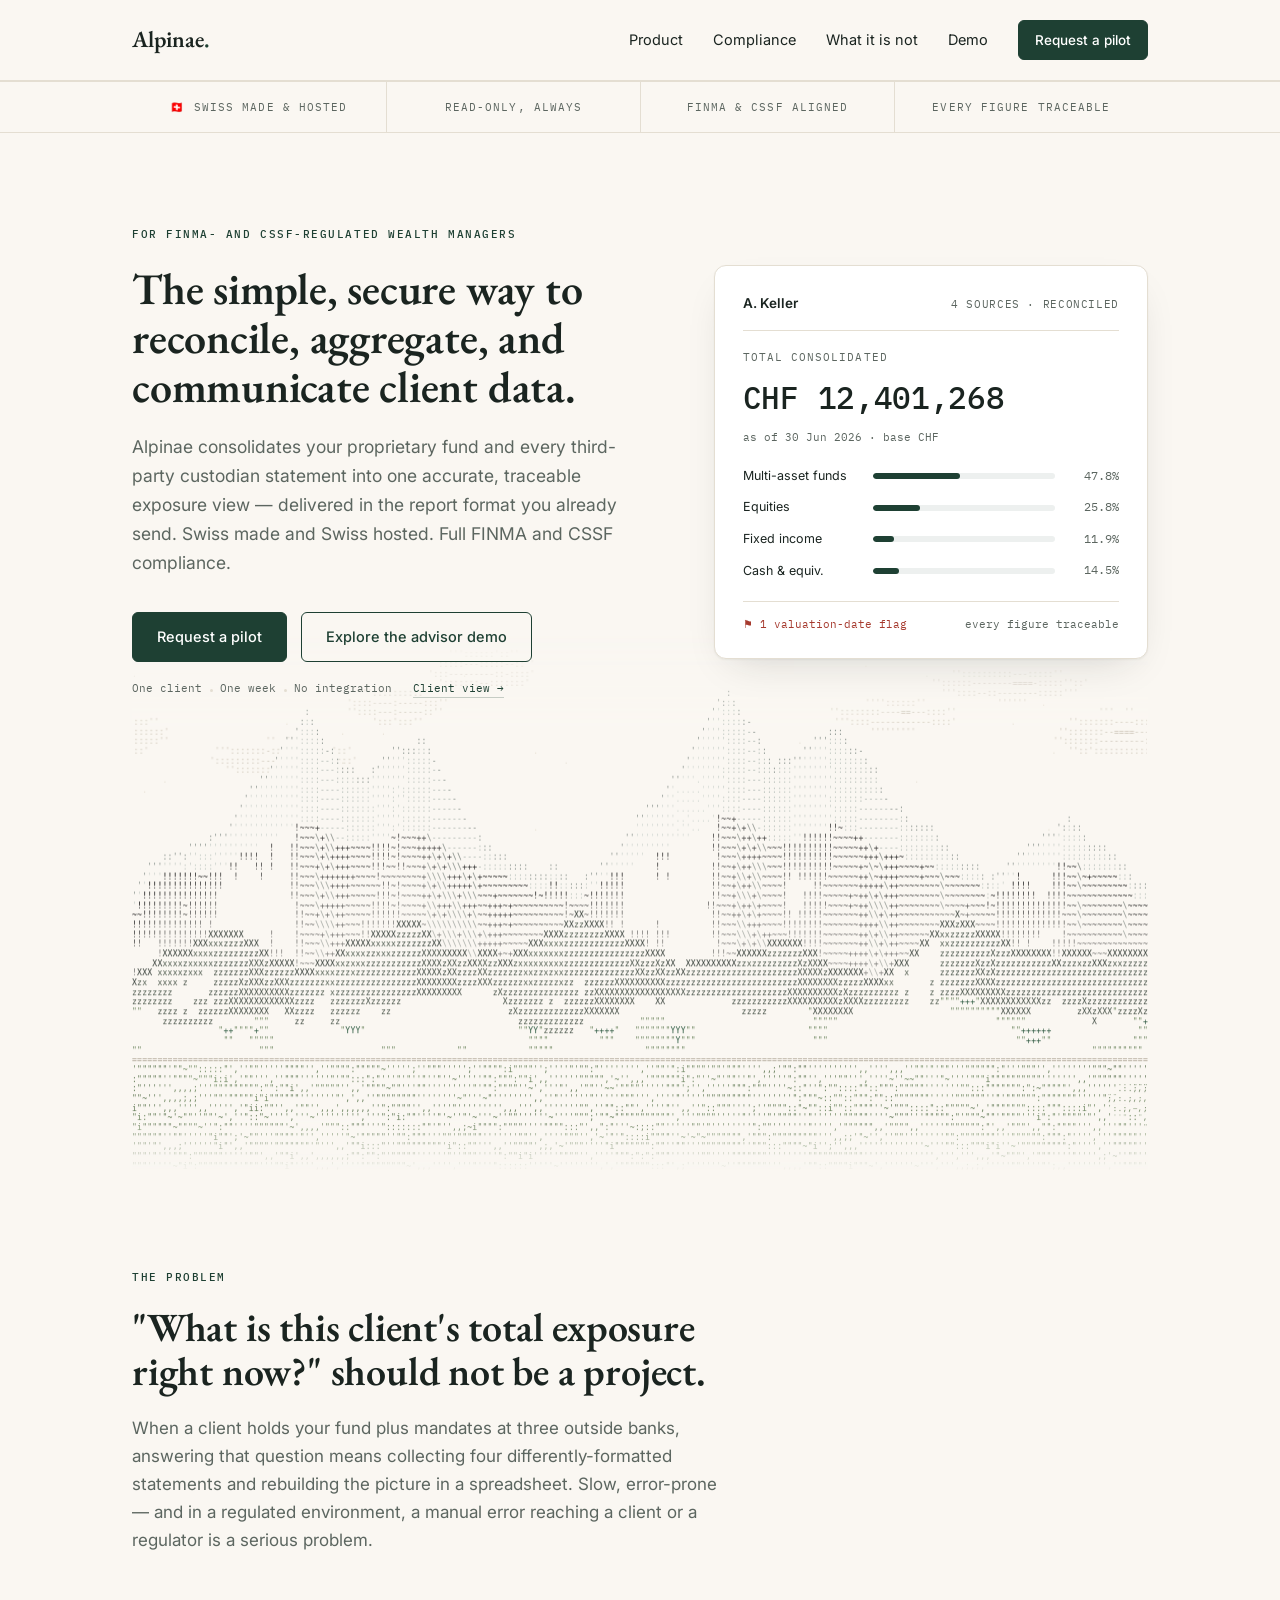
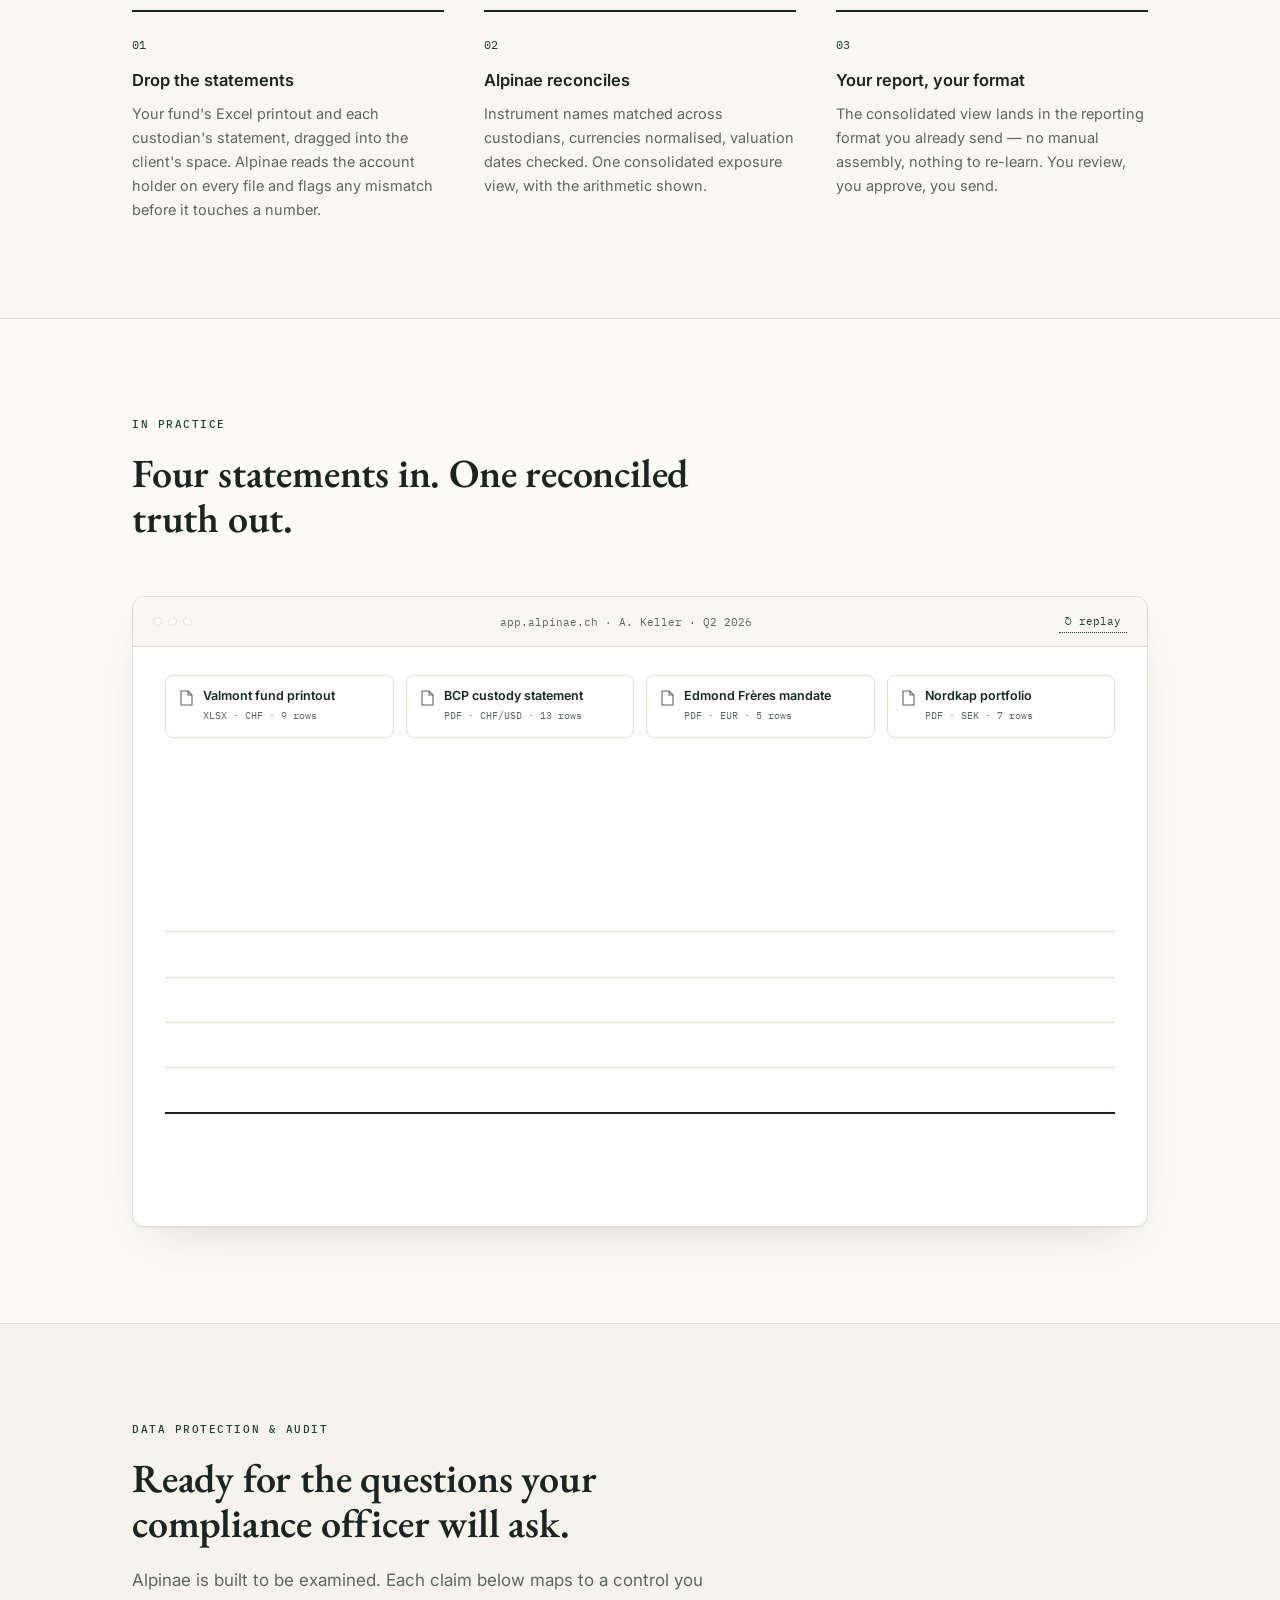
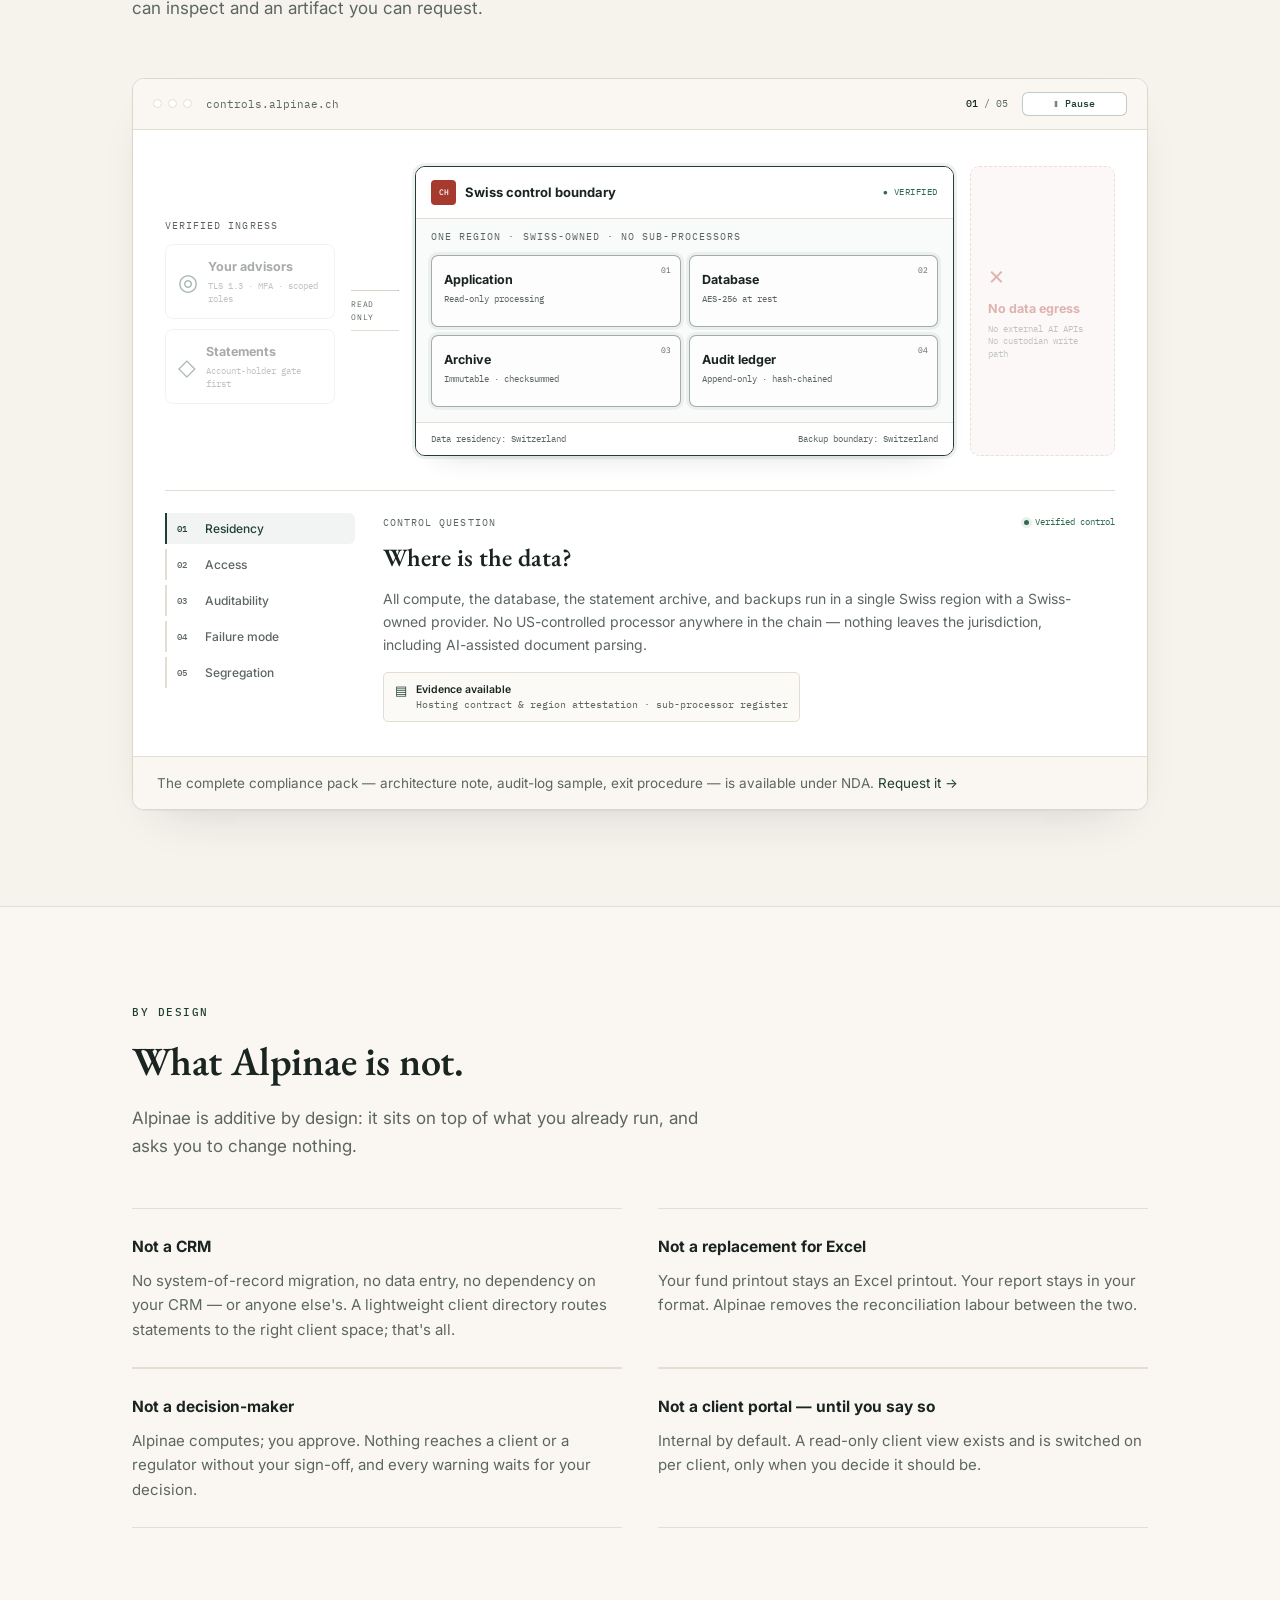
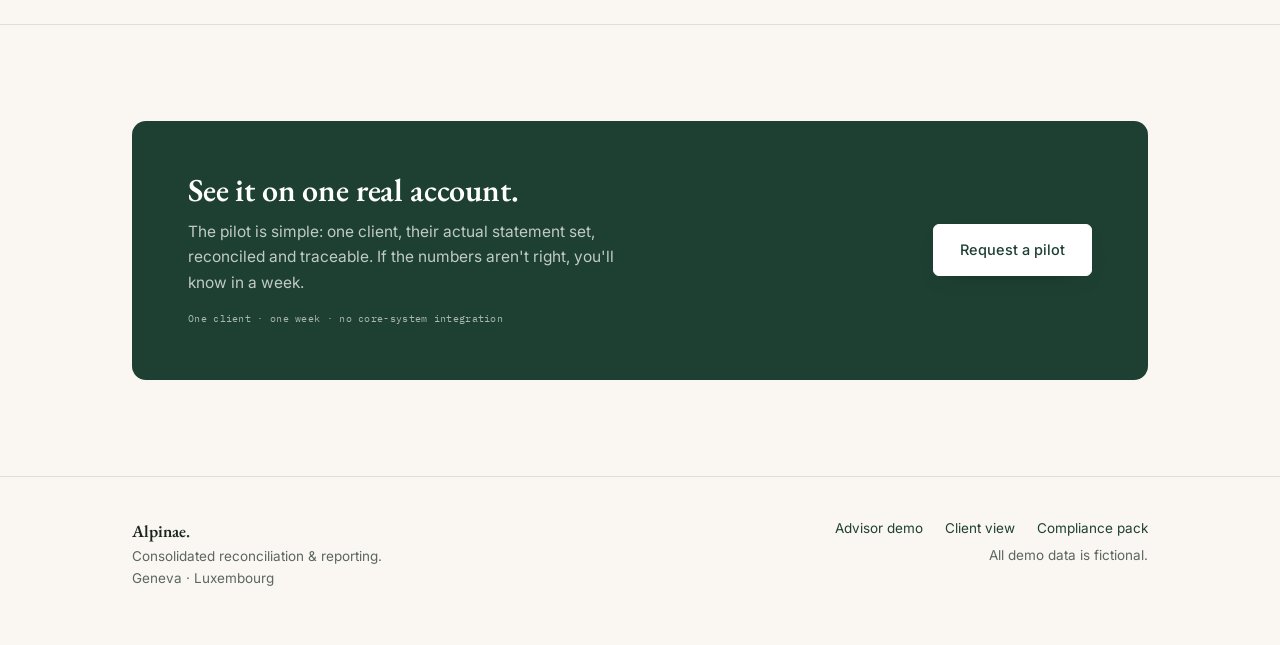
==== commit b57adb55: "Bump landing.css cache token for ASCII band styles The ?v token was unchanged after editing landing." ====
--- a/index.html
+++ b/index.html
@@ -8,7 +8,7 @@
 <link rel="preconnect" href="https://fonts.googleapis.com">
 <link rel="preconnect" href="https://fonts.gstatic.com" crossorigin>
 <link href="https://fonts.googleapis.com/css2?family=EB+Garamond:wght@500;600&family=Inter:wght@400;500;600&family=IBM+Plex+Mono:wght@400;500&display=swap" rel="stylesheet">
-<link rel="stylesheet" href="assets/landing.css?v=20260713-2">
+<link rel="stylesheet" href="assets/landing.css?v=20260713-3">
 </head>
 <body>
 
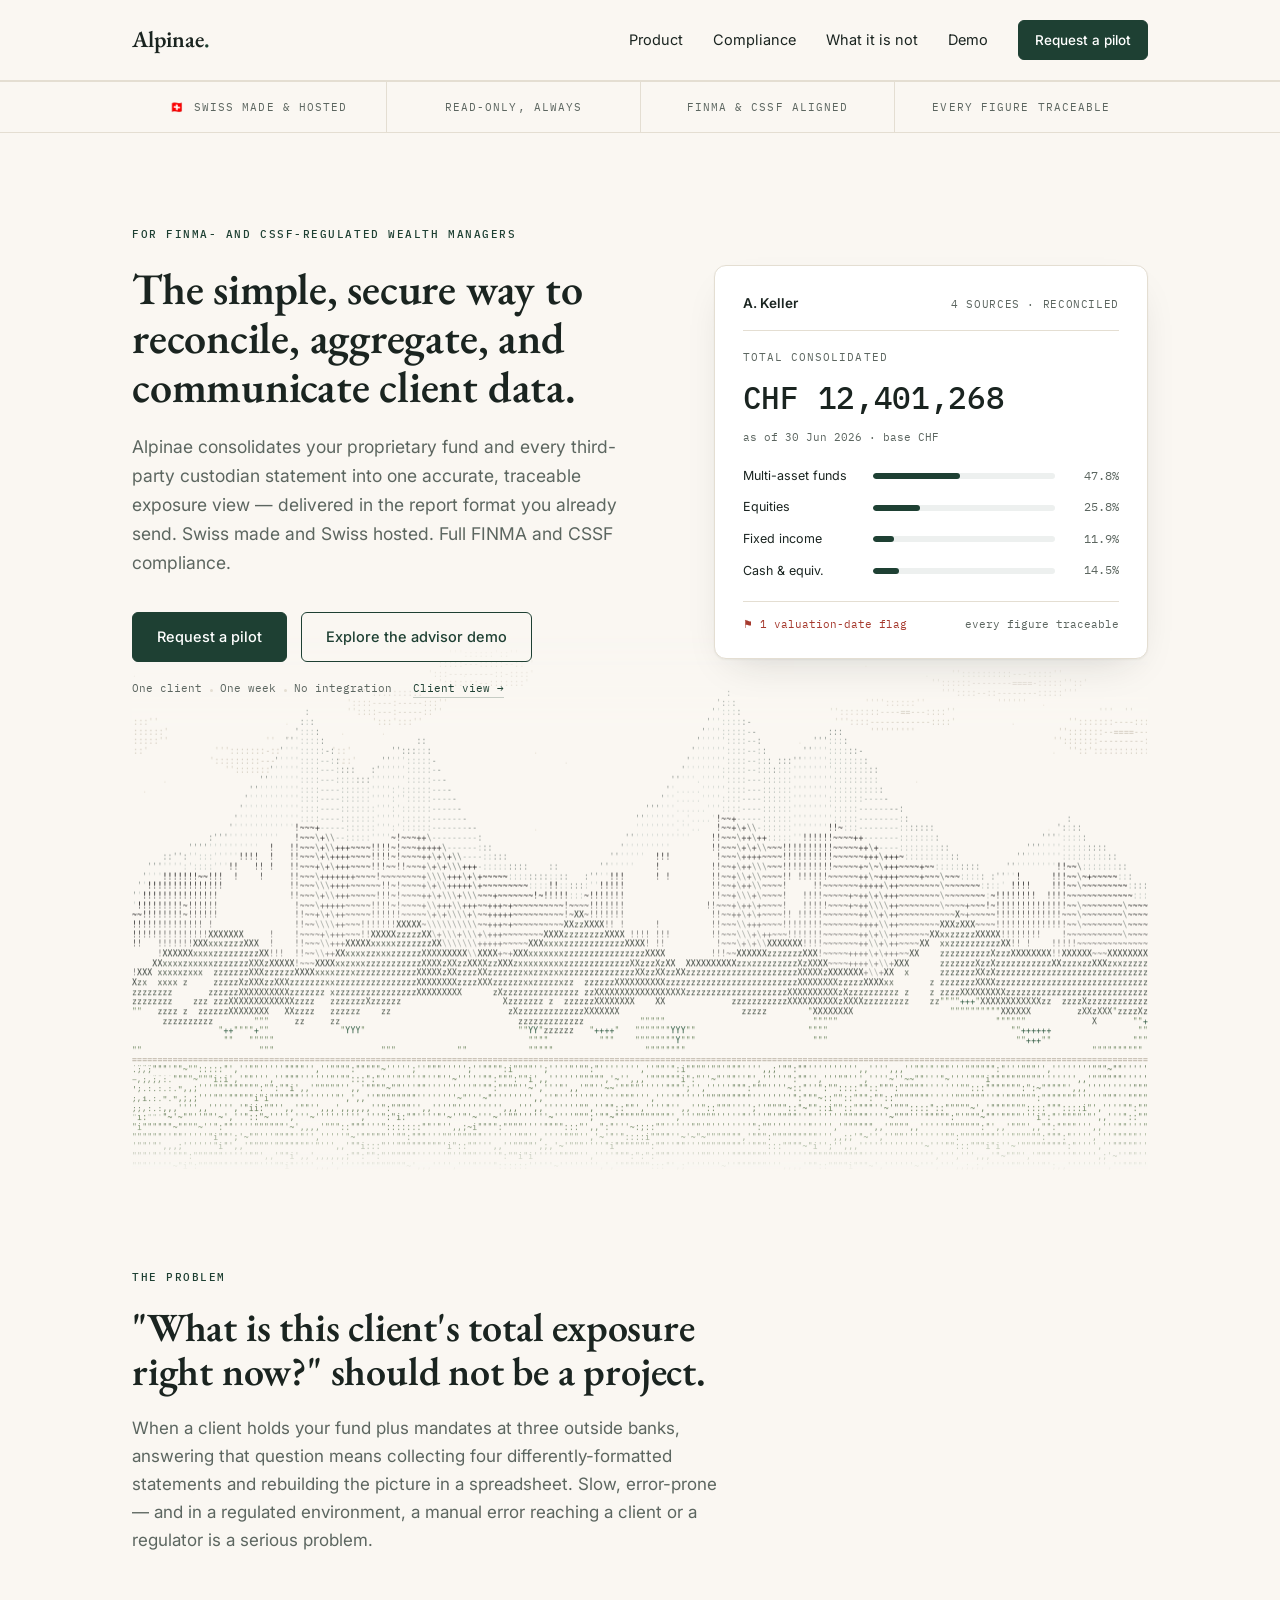
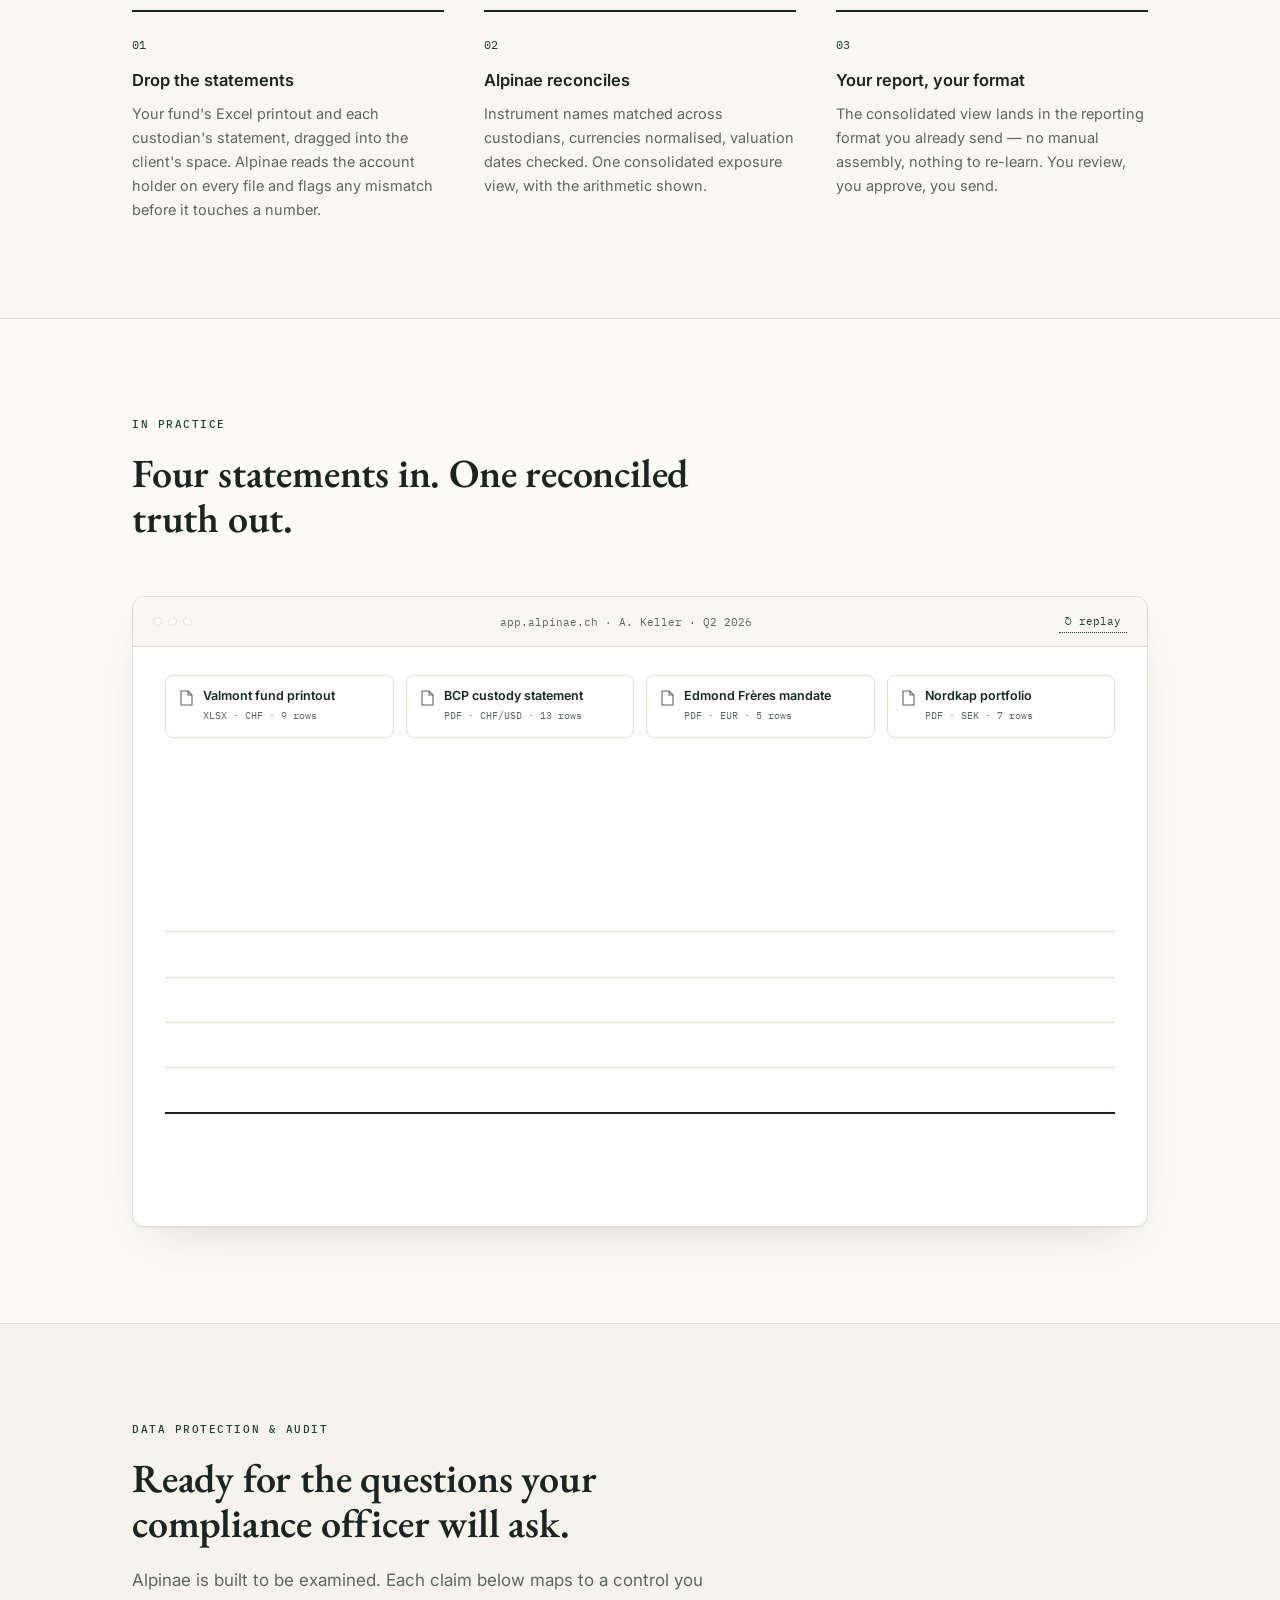
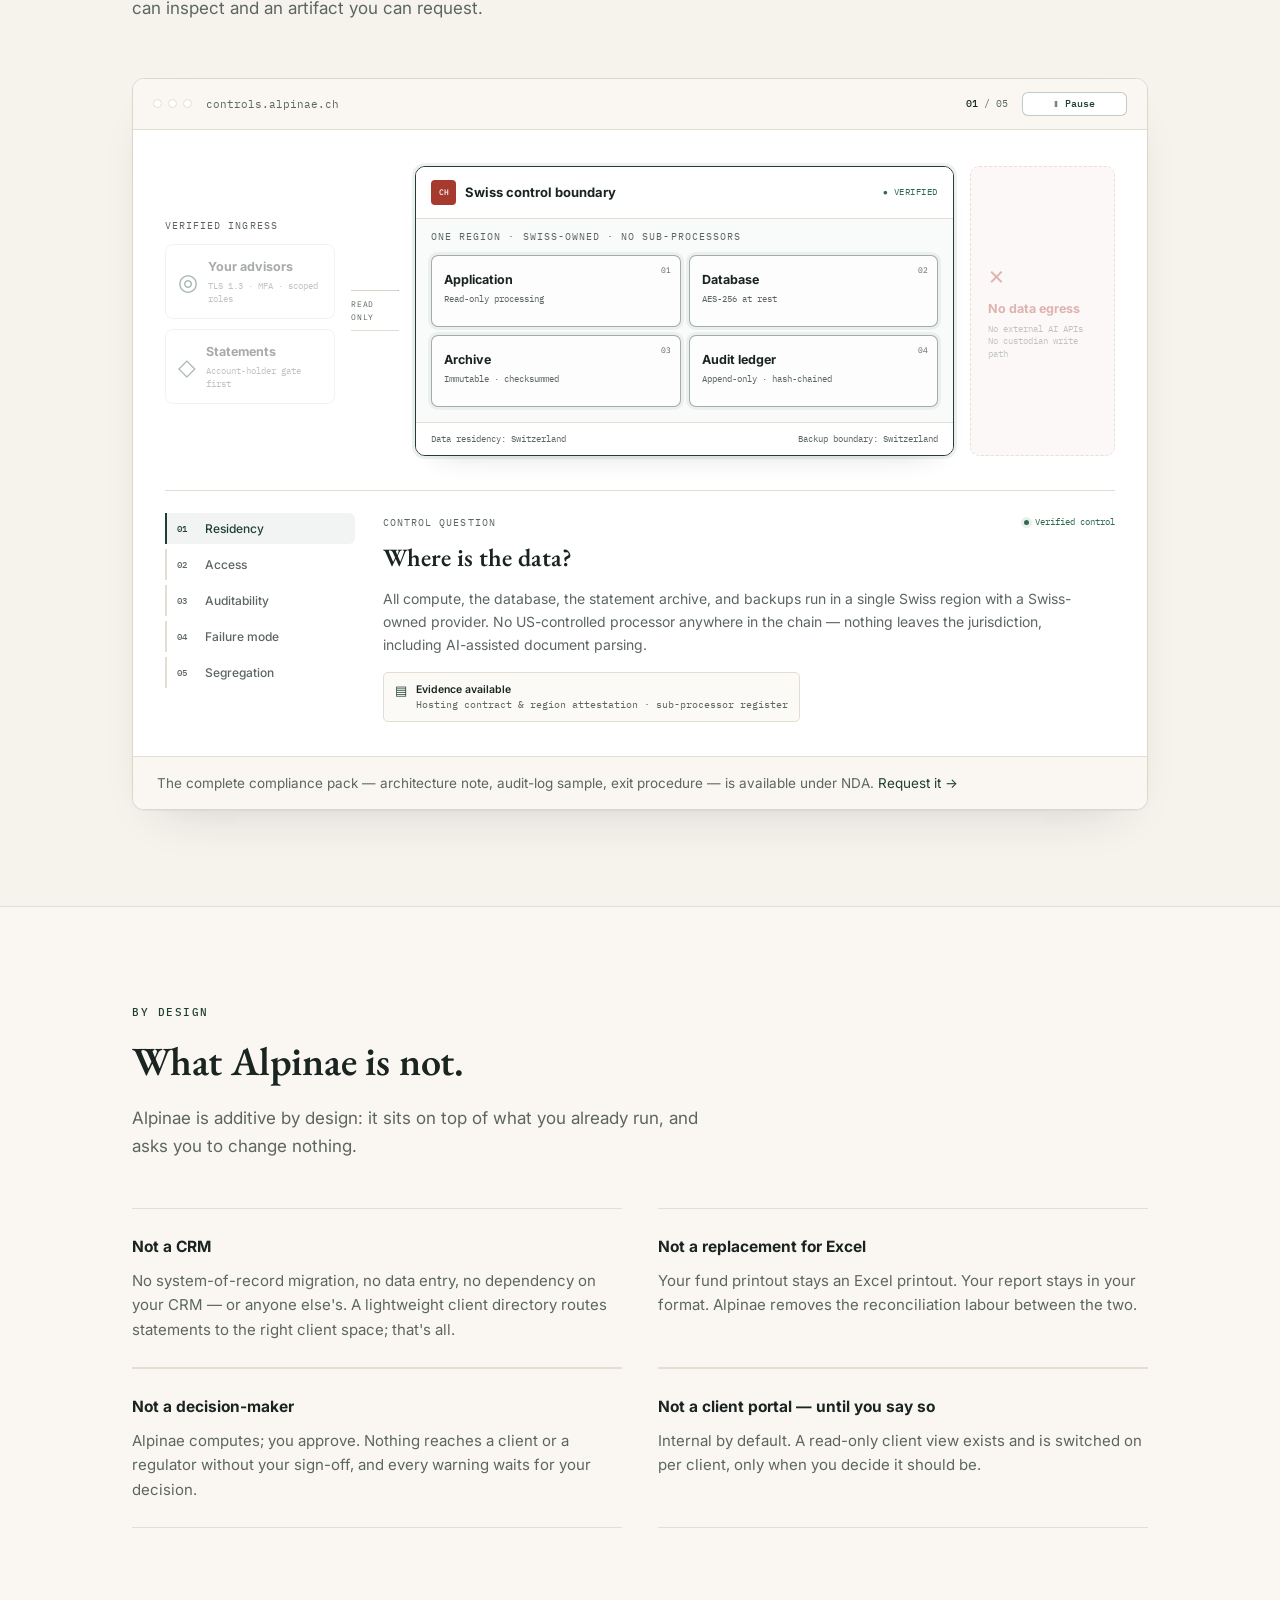
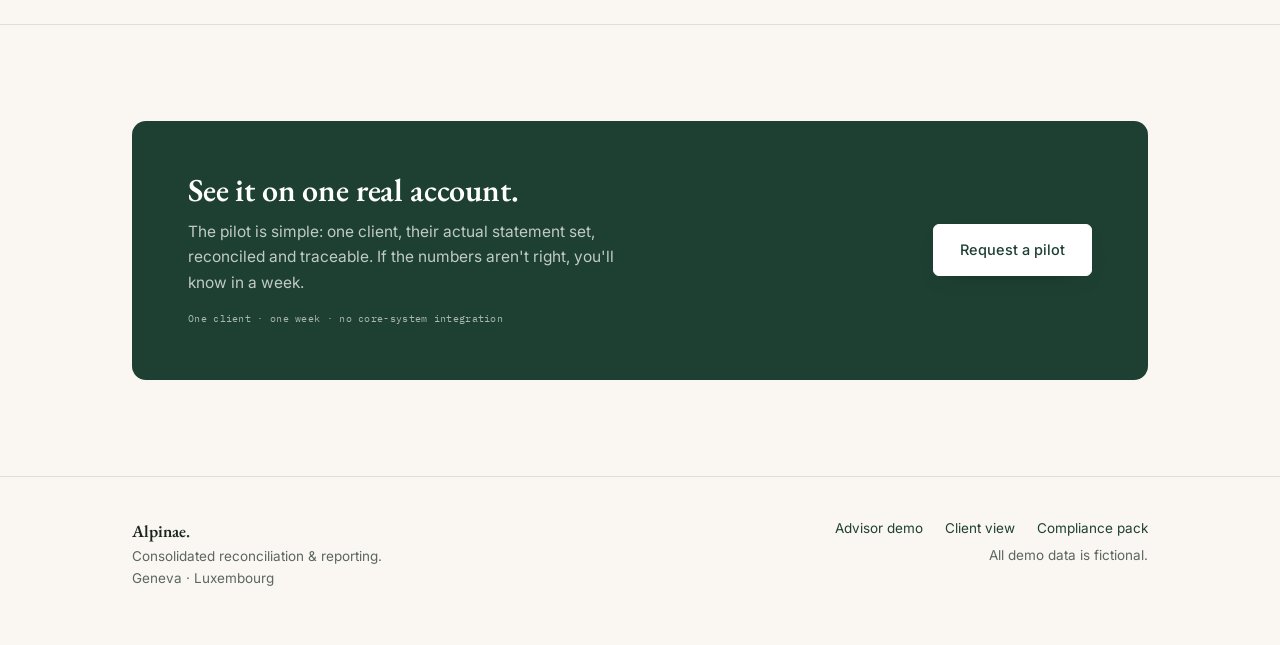
==== commit f0e12a8b: "Fix landing page jumping to compliance section on load The compliance walkthrough's initial paint (s" ====
--- a/index.html
+++ b/index.html
@@ -469,6 +469,7 @@
   var timer = null;
   var active = 0;
   var hasPlayed = false;
+  var initialised = false; // the initial paint must never scroll the page
 
   function paintStep(n) {
     active = n;
@@ -479,7 +480,7 @@
       c.setAttribute('aria-selected', k === n ? 'true' : 'false');
       c.tabIndex = k === n ? 0 : -1;
     });
-    if (window.innerWidth <= 640) {
+    if (initialised && window.innerWidth <= 640) {
       chips[n].scrollIntoView({ behavior: reduced ? 'auto' : 'smooth', block: 'nearest', inline: 'nearest' });
     }
     ALL.forEach(function (id) {
@@ -561,6 +562,7 @@
   });
 
   setStep(0, true);
+  initialised = true;
   if (!reduced && 'IntersectionObserver' in window) {
     var observer = new IntersectionObserver(function (entries) {
       if (!hasPlayed && entries[0].isIntersecting) {
